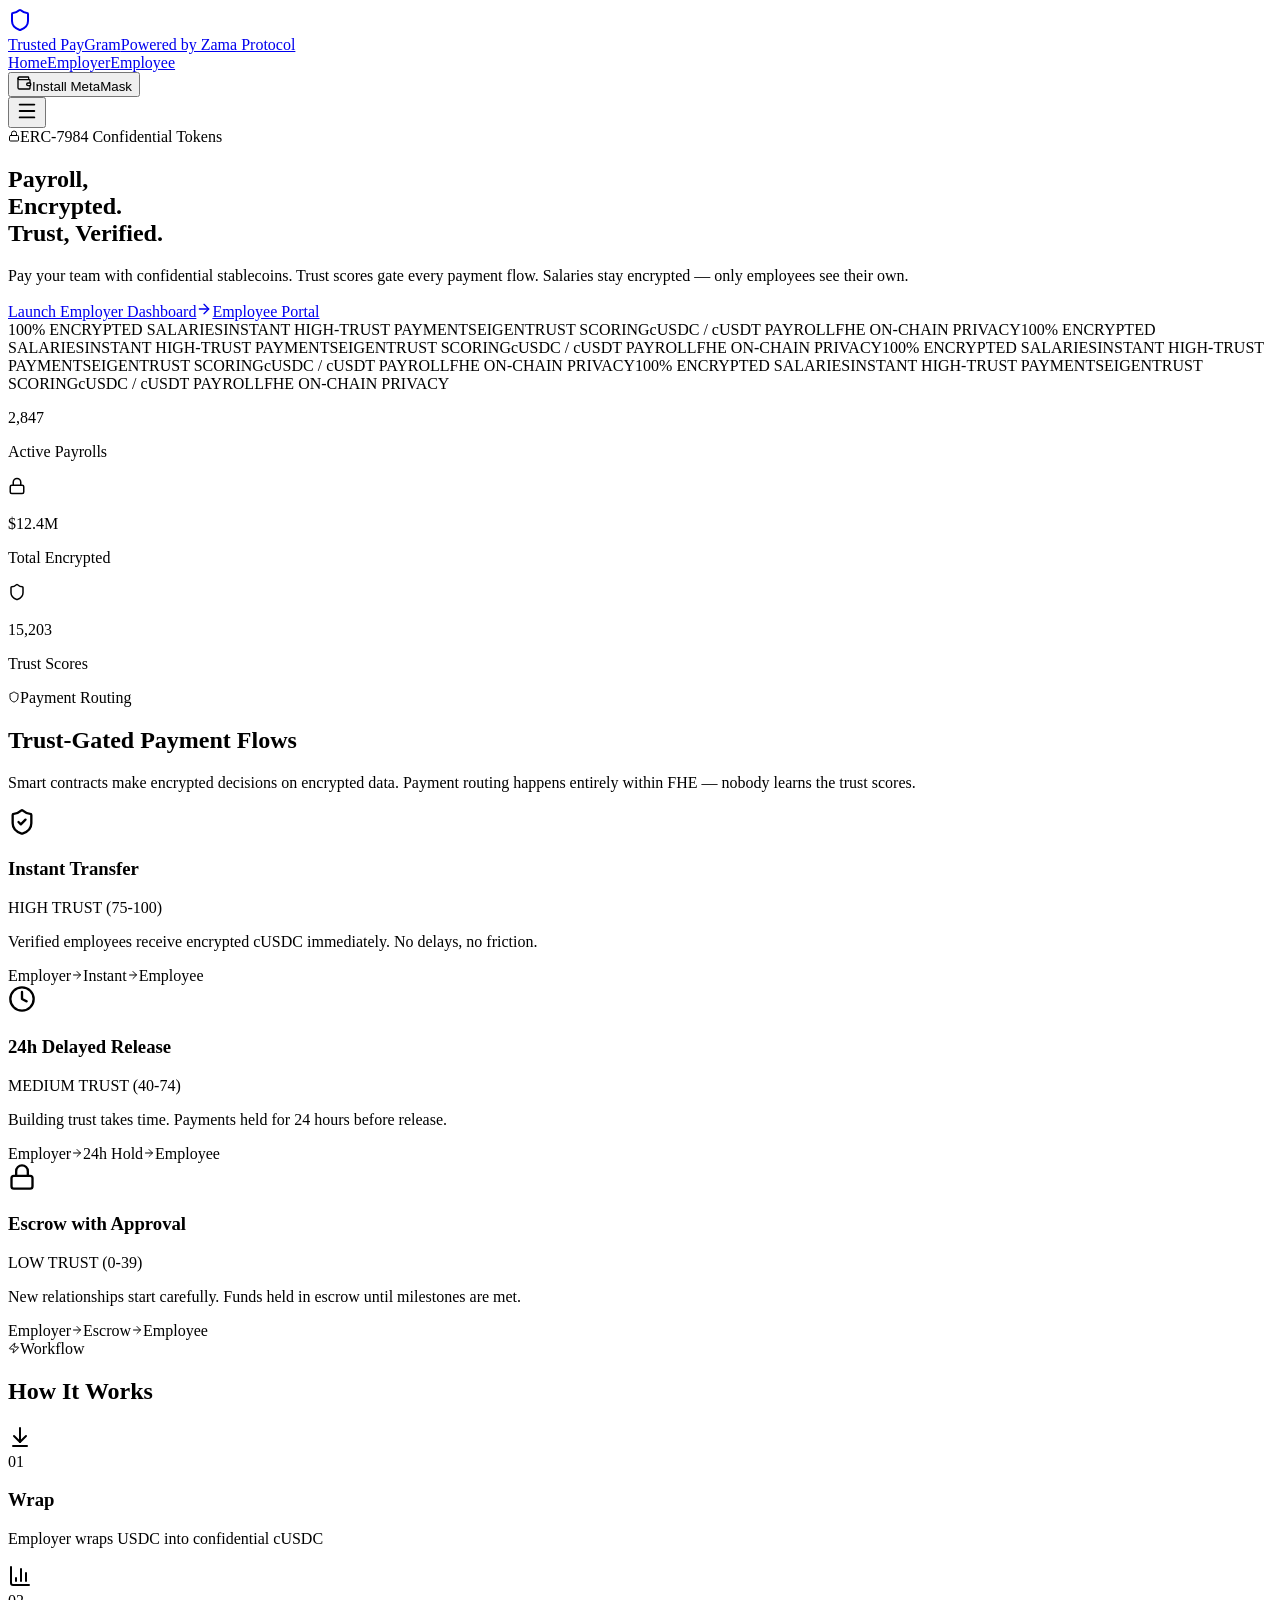
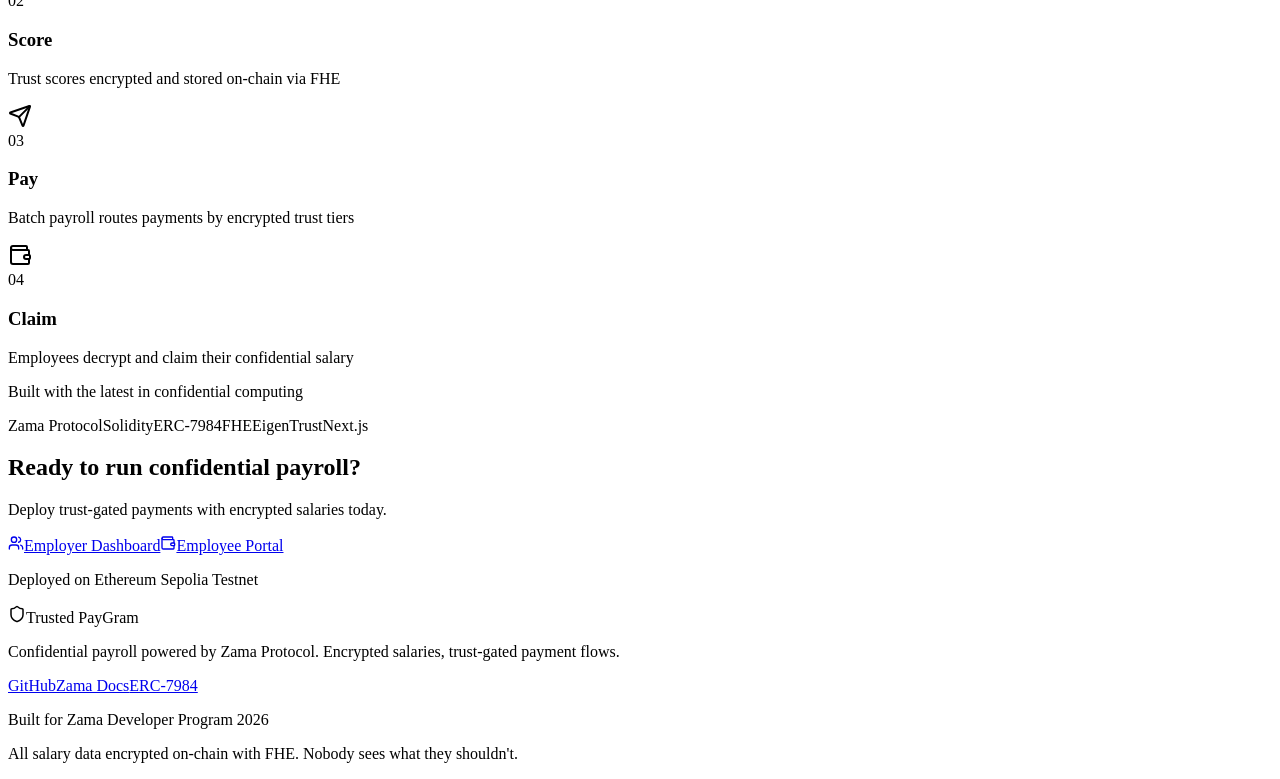
==== frontend/.next/server/app/index.html @ 5e756fe1 "feat: plaintext trust tier display and contract upgrade" ====
<!DOCTYPE html><html lang="en" class="__variable_37ef13 __variable_154f82 __variable_6d24ac"><head><meta charSet="utf-8"/><meta name="viewport" content="width=device-width, initial-scale=1"/><link rel="stylesheet" href="/_next/static/css/9f494b7a1682a3f2.css" data-precedence="next"/><link rel="preload" as="script" fetchPriority="low" href="/_next/static/chunks/webpack-3024bd38b01b03bd.js"/><script src="/_next/static/chunks/fd9d1056-b9b281d6c2728617.js" async=""></script><script src="/_next/static/chunks/117-48a2f1a945f634b1.js" async=""></script><script src="/_next/static/chunks/main-app-bf0496cb8c775556.js" async=""></script><script src="/_next/static/chunks/598-3f960936d96f4559.js" async=""></script><script src="/_next/static/chunks/app/page-cce313a6eec0b99a.js" async=""></script><script src="/_next/static/chunks/543-262f74180fcce4cf.js" async=""></script><script src="/_next/static/chunks/684-938313903425e395.js" async=""></script><script src="/_next/static/chunks/app/layout-7a5e8a3c4c52c84d.js" async=""></script><meta name="theme-color" content="#0a0a0f"/><title>Trusted PayGram — Confidential Trust-Gated Payroll</title><meta name="description" content="Pay your team with encrypted stablecoins. Trust scores gate every payment flow. Built on Zama Protocol with ERC-7984."/><meta property="og:title" content="Trusted PayGram — Confidential Trust-Gated Payroll"/><meta property="og:description" content="Pay your team with encrypted stablecoins. Trust scores gate every payment flow. Built on Zama Protocol with ERC-7984."/><meta property="og:url" content="https://trusted-paygram.vercel.app"/><meta property="og:site_name" content="Trusted PayGram"/><meta property="og:image" content="http://localhost:3000/og-image.png"/><meta property="og:image:width" content="1200"/><meta property="og:image:height" content="630"/><meta property="og:image:alt" content="Trusted PayGram — Confidential Trust-Gated Payroll on Zama FHEVM"/><meta property="og:type" content="website"/><meta name="twitter:card" content="summary_large_image"/><meta name="twitter:title" content="Trusted PayGram — Confidential Trust-Gated Payroll"/><meta name="twitter:description" content="Pay your team with encrypted stablecoins. Trust scores gate every payment flow. Built on Zama Protocol with ERC-7984."/><meta name="twitter:image" content="http://localhost:3000/og-image.png"/><link rel="icon" href="/favicon.svg" type="image/svg+xml"/><link rel="icon" href="/favicon.ico" sizes="32x32"/><link rel="apple-touch-icon" href="/apple-touch-icon.png"/><script src="/_next/static/chunks/polyfills-42372ed130431b0a.js" noModule=""></script></head><body class="__className_37ef13"><div class="flex flex-col min-h-screen"><nav class="glass-nav sticky top-0 z-50"><div class="max-w-7xl mx-auto px-4 sm:px-6 lg:px-8"><div class="flex items-center justify-between h-16"><a class="flex items-center gap-2.5 shrink-0 group" href="/"><div class="relative"><svg xmlns="http://www.w3.org/2000/svg" width="24" height="24" viewBox="0 0 24 24" fill="none" stroke="currentColor" stroke-width="2" stroke-linecap="round" stroke-linejoin="round" class="lucide lucide-shield text-primary transition-colors group-hover:text-primary-hover" aria-hidden="true"><path d="M20 13c0 5-3.5 7.5-7.66 8.95a1 1 0 0 1-.67-.01C7.5 20.5 4 18 4 13V6a1 1 0 0 1 1-1c2 0 4.5-1.2 6.24-2.72a1.17 1.17 0 0 1 1.52 0C14.51 3.81 17 5 19 5a1 1 0 0 1 1 1z"></path></svg><div class="absolute inset-0 bg-primary/20 blur-lg rounded-full opacity-0 group-hover:opacity-100 transition-opacity"></div></div><div class="flex flex-col"><span class="text-base font-heading font-bold text-text leading-tight">Trusted PayGram</span><span class="text-[9px] text-text-muted leading-tight tracking-wider uppercase">Powered by Zama Protocol</span></div></a><div class="hidden md:flex items-center gap-1"><a class="relative px-4 py-2 text-sm font-medium rounded-lg transition-all duration-200 text-text" href="/">Home<span class="absolute bottom-0 left-1/2 -translate-x-1/2 w-6 h-0.5 bg-primary rounded-full"></span></a><a class="relative px-4 py-2 text-sm font-medium rounded-lg transition-all duration-200 text-text-muted hover:text-text-secondary" href="/employer">Employer</a><a class="relative px-4 py-2 text-sm font-medium rounded-lg transition-all duration-200 text-text-muted hover:text-text-secondary" href="/employee">Employee</a></div><div class="flex items-center gap-3"><div class="hidden md:block"><button type="button" class="inline-flex items-center gap-2 px-4 py-2 rounded-xl text-sm font-semibold bg-primary text-black hover:bg-primary-hover active:scale-[0.98] transition-all duration-200 shadow-lg shadow-primary/20"><svg xmlns="http://www.w3.org/2000/svg" width="16" height="16" viewBox="0 0 24 24" fill="none" stroke="currentColor" stroke-width="2" stroke-linecap="round" stroke-linejoin="round" class="lucide lucide-wallet" aria-hidden="true"><path d="M19 7V4a1 1 0 0 0-1-1H5a2 2 0 0 0 0 4h15a1 1 0 0 1 1 1v4h-3a2 2 0 0 0 0 4h3a1 1 0 0 0 1-1v-2a1 1 0 0 0-1-1"></path><path d="M3 5v14a2 2 0 0 0 2 2h15a1 1 0 0 0 1-1v-4"></path></svg>Install MetaMask</button></div><button type="button" class="md:hidden p-2 rounded-lg text-text-muted hover:text-text hover:bg-white/5 transition-colors" aria-label="Toggle menu"><svg xmlns="http://www.w3.org/2000/svg" width="22" height="22" viewBox="0 0 24 24" fill="none" stroke="currentColor" stroke-width="2" stroke-linecap="round" stroke-linejoin="round" class="lucide lucide-menu" aria-hidden="true"><path d="M4 5h16"></path><path d="M4 12h16"></path><path d="M4 19h16"></path></svg></button></div></div></div></nav><main class="flex-1"><div class="relative overflow-hidden"><section class="relative min-h-[90vh] flex flex-col items-center justify-center px-4 sm:px-6 lg:px-8 gradient-mesh dot-pattern"><div class="max-w-5xl mx-auto text-center relative z-10"><div class="inline-flex items-center gap-2 px-4 py-1.5 rounded-full glass-card-static text-xs font-medium text-primary mb-8 animate-fade-in"><svg xmlns="http://www.w3.org/2000/svg" width="12" height="12" viewBox="0 0 24 24" fill="none" stroke="currentColor" stroke-width="2" stroke-linecap="round" stroke-linejoin="round" class="lucide lucide-lock" aria-hidden="true"><rect width="18" height="11" x="3" y="11" rx="2" ry="2"></rect><path d="M7 11V7a5 5 0 0 1 10 0v4"></path></svg>ERC-7984 Confidential Tokens</div><h1 class="font-heading font-extrabold tracking-tight leading-[1.1] animate-fade-in text-4xl sm:text-5xl md:text-6xl lg:text-7xl xl:text-8xl"><span class="text-text">Payroll,</span><br/><span class="text-primary">Encrypted.</span><br class="sm:hidden"/><span class="text-text"> Trust, </span><span class="text-secondary">Verified.</span></h1><p class="mt-6 max-w-2xl mx-auto text-base sm:text-lg text-text-secondary leading-relaxed opacity-0 animate-slide-up" style="animation-delay:0.2s">Pay your team with confidential stablecoins. Trust scores gate every payment flow. Salaries stay encrypted — only employees see their own.</p><div class="mt-10 flex flex-col sm:flex-row items-center justify-center gap-4 opacity-0 animate-slide-up" style="animation-delay:0.4s"><a class="inline-flex items-center gap-2 px-7 py-3.5 rounded-xl text-sm font-semibold bg-primary text-black hover:bg-primary-hover active:scale-[0.98] transition-all duration-200 shadow-lg shadow-primary/20" href="/employer">Launch Employer Dashboard<svg xmlns="http://www.w3.org/2000/svg" width="16" height="16" viewBox="0 0 24 24" fill="none" stroke="currentColor" stroke-width="2" stroke-linecap="round" stroke-linejoin="round" class="lucide lucide-arrow-right" aria-hidden="true"><path d="M5 12h14"></path><path d="m12 5 7 7-7 7"></path></svg></a><a class="inline-flex items-center gap-2 px-7 py-3.5 rounded-xl text-sm font-medium glass-card-static text-text hover:border-white/[0.12] transition-all duration-200" href="/employee">Employee Portal</a></div></div><div class="w-full max-w-5xl mx-auto"><div class="w-full overflow-hidden glass-card-static py-3 my-12"><div class="flex gap-8 animate-marquee" style="--duration:25s"><span class="flex items-center gap-2 text-xs font-mono font-medium text-text-muted whitespace-nowrap tracking-widest uppercase"><span class="h-1 w-1 rounded-full bg-primary"></span>100% ENCRYPTED SALARIES</span><span class="flex items-center gap-2 text-xs font-mono font-medium text-text-muted whitespace-nowrap tracking-widest uppercase"><span class="h-1 w-1 rounded-full bg-primary"></span>INSTANT HIGH-TRUST PAYMENTS</span><span class="flex items-center gap-2 text-xs font-mono font-medium text-text-muted whitespace-nowrap tracking-widest uppercase"><span class="h-1 w-1 rounded-full bg-primary"></span>EIGENTRUST SCORING</span><span class="flex items-center gap-2 text-xs font-mono font-medium text-text-muted whitespace-nowrap tracking-widest uppercase"><span class="h-1 w-1 rounded-full bg-primary"></span>cUSDC / cUSDT PAYROLL</span><span class="flex items-center gap-2 text-xs font-mono font-medium text-text-muted whitespace-nowrap tracking-widest uppercase"><span class="h-1 w-1 rounded-full bg-primary"></span>FHE ON-CHAIN PRIVACY</span><span class="flex items-center gap-2 text-xs font-mono font-medium text-text-muted whitespace-nowrap tracking-widest uppercase"><span class="h-1 w-1 rounded-full bg-primary"></span>100% ENCRYPTED SALARIES</span><span class="flex items-center gap-2 text-xs font-mono font-medium text-text-muted whitespace-nowrap tracking-widest uppercase"><span class="h-1 w-1 rounded-full bg-primary"></span>INSTANT HIGH-TRUST PAYMENTS</span><span class="flex items-center gap-2 text-xs font-mono font-medium text-text-muted whitespace-nowrap tracking-widest uppercase"><span class="h-1 w-1 rounded-full bg-primary"></span>EIGENTRUST SCORING</span><span class="flex items-center gap-2 text-xs font-mono font-medium text-text-muted whitespace-nowrap tracking-widest uppercase"><span class="h-1 w-1 rounded-full bg-primary"></span>cUSDC / cUSDT PAYROLL</span><span class="flex items-center gap-2 text-xs font-mono font-medium text-text-muted whitespace-nowrap tracking-widest uppercase"><span class="h-1 w-1 rounded-full bg-primary"></span>FHE ON-CHAIN PRIVACY</span><span class="flex items-center gap-2 text-xs font-mono font-medium text-text-muted whitespace-nowrap tracking-widest uppercase"><span class="h-1 w-1 rounded-full bg-primary"></span>100% ENCRYPTED SALARIES</span><span class="flex items-center gap-2 text-xs font-mono font-medium text-text-muted whitespace-nowrap tracking-widest uppercase"><span class="h-1 w-1 rounded-full bg-primary"></span>INSTANT HIGH-TRUST PAYMENTS</span><span class="flex items-center gap-2 text-xs font-mono font-medium text-text-muted whitespace-nowrap tracking-widest uppercase"><span class="h-1 w-1 rounded-full bg-primary"></span>EIGENTRUST SCORING</span><span class="flex items-center gap-2 text-xs font-mono font-medium text-text-muted whitespace-nowrap tracking-widest uppercase"><span class="h-1 w-1 rounded-full bg-primary"></span>cUSDC / cUSDT PAYROLL</span><span class="flex items-center gap-2 text-xs font-mono font-medium text-text-muted whitespace-nowrap tracking-widest uppercase"><span class="h-1 w-1 rounded-full bg-primary"></span>FHE ON-CHAIN PRIVACY</span><span class="flex items-center gap-2 text-xs font-mono font-medium text-text-muted whitespace-nowrap tracking-widest uppercase"><span class="h-1 w-1 rounded-full bg-primary"></span>100% ENCRYPTED SALARIES</span><span class="flex items-center gap-2 text-xs font-mono font-medium text-text-muted whitespace-nowrap tracking-widest uppercase"><span class="h-1 w-1 rounded-full bg-primary"></span>INSTANT HIGH-TRUST PAYMENTS</span><span class="flex items-center gap-2 text-xs font-mono font-medium text-text-muted whitespace-nowrap tracking-widest uppercase"><span class="h-1 w-1 rounded-full bg-primary"></span>EIGENTRUST SCORING</span><span class="flex items-center gap-2 text-xs font-mono font-medium text-text-muted whitespace-nowrap tracking-widest uppercase"><span class="h-1 w-1 rounded-full bg-primary"></span>cUSDC / cUSDT PAYROLL</span><span class="flex items-center gap-2 text-xs font-mono font-medium text-text-muted whitespace-nowrap tracking-widest uppercase"><span class="h-1 w-1 rounded-full bg-primary"></span>FHE ON-CHAIN PRIVACY</span></div></div></div><div class="w-full max-w-4xl mx-auto grid grid-cols-1 sm:grid-cols-3 gap-4 pb-12"><div class="glass-card px-5 py-4 opacity-0 animate-slide-up" style="animation-delay:0.6s"><div class="flex items-center gap-3"><div class="text-primary"><span class="relative inline-flex h-2 w-2"><span class="absolute inline-flex h-full w-full rounded-full opacity-75 animate-ping bg-primary"></span><span class="relative inline-flex rounded-full h-2 w-2 bg-primary"></span></span></div><div><p class="text-lg font-heading font-bold text-text">2,847</p><p class="text-[11px] text-text-muted">Active Payrolls</p></div></div></div><div class="glass-card px-5 py-4 opacity-0 animate-slide-up" style="animation-delay:0.7s"><div class="flex items-center gap-3"><div class="text-primary"><svg xmlns="http://www.w3.org/2000/svg" width="18" height="18" viewBox="0 0 24 24" fill="none" stroke="currentColor" stroke-width="2" stroke-linecap="round" stroke-linejoin="round" class="lucide lucide-lock" aria-hidden="true"><rect width="18" height="11" x="3" y="11" rx="2" ry="2"></rect><path d="M7 11V7a5 5 0 0 1 10 0v4"></path></svg></div><div><p class="text-lg font-heading font-bold text-text">$12.4M</p><p class="text-[11px] text-text-muted">Total Encrypted</p></div></div></div><div class="glass-card px-5 py-4 opacity-0 animate-slide-up" style="animation-delay:0.8s"><div class="flex items-center gap-3"><div class="text-primary"><svg xmlns="http://www.w3.org/2000/svg" width="18" height="18" viewBox="0 0 24 24" fill="none" stroke="currentColor" stroke-width="2" stroke-linecap="round" stroke-linejoin="round" class="lucide lucide-shield" aria-hidden="true"><path d="M20 13c0 5-3.5 7.5-7.66 8.95a1 1 0 0 1-.67-.01C7.5 20.5 4 18 4 13V6a1 1 0 0 1 1-1c2 0 4.5-1.2 6.24-2.72a1.17 1.17 0 0 1 1.52 0C14.51 3.81 17 5 19 5a1 1 0 0 1 1 1z"></path></svg></div><div><p class="text-lg font-heading font-bold text-text">15,203</p><p class="text-[11px] text-text-muted">Trust Scores</p></div></div></div></div></section><section class="py-24 px-4 sm:px-6 lg:px-8 relative"><div class="max-w-6xl mx-auto"><div class="text-center mb-14"><span class="inline-flex items-center gap-1 rounded-full border font-medium bg-primary-muted text-primary border-primary/20 px-2.5 py-0.5 text-xs mb-4"><svg xmlns="http://www.w3.org/2000/svg" width="12" height="12" viewBox="0 0 24 24" fill="none" stroke="currentColor" stroke-width="2" stroke-linecap="round" stroke-linejoin="round" class="lucide lucide-shield" aria-hidden="true"><path d="M20 13c0 5-3.5 7.5-7.66 8.95a1 1 0 0 1-.67-.01C7.5 20.5 4 18 4 13V6a1 1 0 0 1 1-1c2 0 4.5-1.2 6.24-2.72a1.17 1.17 0 0 1 1.52 0C14.51 3.81 17 5 19 5a1 1 0 0 1 1 1z"></path></svg>Payment Routing</span><h2 class="text-3xl sm:text-4xl font-heading font-bold text-text">Trust-Gated Payment Flows</h2><p class="mt-3 text-sm text-text-secondary max-w-lg mx-auto">Smart contracts make encrypted decisions on encrypted data. Payment routing happens entirely within FHE — nobody learns the trust scores.</p></div><div class="grid md:grid-cols-3 gap-6"><div class="glass-card p-6 opacity-0 animate-slide-up glow-green" style="animation-delay:0.1s"><div class="inline-flex p-3 rounded-xl mb-4 bg-primary-muted"><svg xmlns="http://www.w3.org/2000/svg" width="28" height="28" viewBox="0 0 24 24" fill="none" stroke="currentColor" stroke-width="2" stroke-linecap="round" stroke-linejoin="round" class="lucide lucide-shield-check text-primary" aria-hidden="true"><path d="M20 13c0 5-3.5 7.5-7.66 8.95a1 1 0 0 1-.67-.01C7.5 20.5 4 18 4 13V6a1 1 0 0 1 1-1c2 0 4.5-1.2 6.24-2.72a1.17 1.17 0 0 1 1.52 0C14.51 3.81 17 5 19 5a1 1 0 0 1 1 1z"></path><path d="m9 12 2 2 4-4"></path></svg></div><h3 class="text-lg font-heading font-bold text-text mb-1">Instant Transfer</h3><p class="text-xs font-mono font-medium mb-3 text-primary">HIGH TRUST (75-100)</p><p class="text-sm text-text-secondary leading-relaxed mb-4">Verified employees receive encrypted cUSDC immediately. No delays, no friction.</p><div class="flex items-center gap-2 text-xs text-text-muted"><span class="px-2 py-0.5 rounded bg-white/[0.03] border border-white/[0.06]">Employer</span><svg xmlns="http://www.w3.org/2000/svg" width="12" height="12" viewBox="0 0 24 24" fill="none" stroke="currentColor" stroke-width="2" stroke-linecap="round" stroke-linejoin="round" class="lucide lucide-arrow-right text-primary" aria-hidden="true"><path d="M5 12h14"></path><path d="m12 5 7 7-7 7"></path></svg><span class="px-2 py-0.5 rounded border bg-primary-muted border-primary/20 text-primary">Instant</span><svg xmlns="http://www.w3.org/2000/svg" width="12" height="12" viewBox="0 0 24 24" fill="none" stroke="currentColor" stroke-width="2" stroke-linecap="round" stroke-linejoin="round" class="lucide lucide-arrow-right text-primary" aria-hidden="true"><path d="M5 12h14"></path><path d="m12 5 7 7-7 7"></path></svg><span class="px-2 py-0.5 rounded bg-white/[0.03] border border-white/[0.06]">Employee</span></div></div><div class="glass-card p-6 opacity-0 animate-slide-up glow-yellow" style="animation-delay:0.2s"><div class="inline-flex p-3 rounded-xl mb-4 bg-warning-muted"><svg xmlns="http://www.w3.org/2000/svg" width="28" height="28" viewBox="0 0 24 24" fill="none" stroke="currentColor" stroke-width="2" stroke-linecap="round" stroke-linejoin="round" class="lucide lucide-clock text-warning" aria-hidden="true"><circle cx="12" cy="12" r="10"></circle><path d="M12 6v6l4 2"></path></svg></div><h3 class="text-lg font-heading font-bold text-text mb-1">24h Delayed Release</h3><p class="text-xs font-mono font-medium mb-3 text-warning">MEDIUM TRUST (40-74)</p><p class="text-sm text-text-secondary leading-relaxed mb-4">Building trust takes time. Payments held for 24 hours before release.</p><div class="flex items-center gap-2 text-xs text-text-muted"><span class="px-2 py-0.5 rounded bg-white/[0.03] border border-white/[0.06]">Employer</span><svg xmlns="http://www.w3.org/2000/svg" width="12" height="12" viewBox="0 0 24 24" fill="none" stroke="currentColor" stroke-width="2" stroke-linecap="round" stroke-linejoin="round" class="lucide lucide-arrow-right text-warning" aria-hidden="true"><path d="M5 12h14"></path><path d="m12 5 7 7-7 7"></path></svg><span class="px-2 py-0.5 rounded border bg-warning-muted border-warning/20 text-warning">24h Hold</span><svg xmlns="http://www.w3.org/2000/svg" width="12" height="12" viewBox="0 0 24 24" fill="none" stroke="currentColor" stroke-width="2" stroke-linecap="round" stroke-linejoin="round" class="lucide lucide-arrow-right text-warning" aria-hidden="true"><path d="M5 12h14"></path><path d="m12 5 7 7-7 7"></path></svg><span class="px-2 py-0.5 rounded bg-white/[0.03] border border-white/[0.06]">Employee</span></div></div><div class="glass-card p-6 opacity-0 animate-slide-up glow-red" style="animation-delay:0.3s"><div class="inline-flex p-3 rounded-xl mb-4 bg-danger-muted"><svg xmlns="http://www.w3.org/2000/svg" width="28" height="28" viewBox="0 0 24 24" fill="none" stroke="currentColor" stroke-width="2" stroke-linecap="round" stroke-linejoin="round" class="lucide lucide-lock text-danger" aria-hidden="true"><rect width="18" height="11" x="3" y="11" rx="2" ry="2"></rect><path d="M7 11V7a5 5 0 0 1 10 0v4"></path></svg></div><h3 class="text-lg font-heading font-bold text-text mb-1">Escrow with Approval</h3><p class="text-xs font-mono font-medium mb-3 text-danger">LOW TRUST (0-39)</p><p class="text-sm text-text-secondary leading-relaxed mb-4">New relationships start carefully. Funds held in escrow until milestones are met.</p><div class="flex items-center gap-2 text-xs text-text-muted"><span class="px-2 py-0.5 rounded bg-white/[0.03] border border-white/[0.06]">Employer</span><svg xmlns="http://www.w3.org/2000/svg" width="12" height="12" viewBox="0 0 24 24" fill="none" stroke="currentColor" stroke-width="2" stroke-linecap="round" stroke-linejoin="round" class="lucide lucide-arrow-right text-danger" aria-hidden="true"><path d="M5 12h14"></path><path d="m12 5 7 7-7 7"></path></svg><span class="px-2 py-0.5 rounded border bg-danger-muted border-danger/20 text-danger">Escrow</span><svg xmlns="http://www.w3.org/2000/svg" width="12" height="12" viewBox="0 0 24 24" fill="none" stroke="currentColor" stroke-width="2" stroke-linecap="round" stroke-linejoin="round" class="lucide lucide-arrow-right text-danger" aria-hidden="true"><path d="M5 12h14"></path><path d="m12 5 7 7-7 7"></path></svg><span class="px-2 py-0.5 rounded bg-white/[0.03] border border-white/[0.06]">Employee</span></div></div></div></div></section><section class="py-24 px-4 sm:px-6 lg:px-8 dot-pattern"><div class="max-w-4xl mx-auto"><div class="text-center mb-14"><span class="inline-flex items-center gap-1 rounded-full border font-medium bg-secondary-muted text-secondary border-secondary/20 px-2.5 py-0.5 text-xs mb-4"><svg xmlns="http://www.w3.org/2000/svg" width="12" height="12" viewBox="0 0 24 24" fill="none" stroke="currentColor" stroke-width="2" stroke-linecap="round" stroke-linejoin="round" class="lucide lucide-zap" aria-hidden="true"><path d="M4 14a1 1 0 0 1-.78-1.63l9.9-10.2a.5.5 0 0 1 .86.46l-1.92 6.02A1 1 0 0 0 13 10h7a1 1 0 0 1 .78 1.63l-9.9 10.2a.5.5 0 0 1-.86-.46l1.92-6.02A1 1 0 0 0 11 14z"></path></svg>Workflow</span><h2 class="text-3xl sm:text-4xl font-heading font-bold text-text">How It Works</h2></div><div class="grid grid-cols-2 md:grid-cols-4 gap-8"><div class="relative flex flex-col items-center text-center"><div class="hidden md:block absolute top-8 left-[calc(50%+40px)] w-[calc(100%-80px)] h-px bg-gradient-to-r from-primary/30 to-secondary/30"></div><div class="relative mb-4"><div class="w-16 h-16 rounded-2xl glass-card-static flex items-center justify-center"><svg xmlns="http://www.w3.org/2000/svg" width="24" height="24" viewBox="0 0 24 24" fill="none" stroke="currentColor" stroke-width="2" stroke-linecap="round" stroke-linejoin="round" class="lucide lucide-arrow-down-to-line text-primary" aria-hidden="true"><path d="M12 17V3"></path><path d="m6 11 6 6 6-6"></path><path d="M19 21H5"></path></svg></div><span class="absolute -top-2 -right-2 w-6 h-6 rounded-full bg-surface border border-primary/30 flex items-center justify-center text-[10px] font-mono font-bold text-primary">01</span></div><h3 class="text-sm font-heading font-bold text-text mb-1.5">Wrap</h3><p class="text-xs text-text-secondary leading-relaxed max-w-[200px]">Employer wraps USDC into confidential cUSDC</p></div><div class="relative flex flex-col items-center text-center"><div class="hidden md:block absolute top-8 left-[calc(50%+40px)] w-[calc(100%-80px)] h-px bg-gradient-to-r from-primary/30 to-secondary/30"></div><div class="relative mb-4"><div class="w-16 h-16 rounded-2xl glass-card-static flex items-center justify-center"><svg xmlns="http://www.w3.org/2000/svg" width="24" height="24" viewBox="0 0 24 24" fill="none" stroke="currentColor" stroke-width="2" stroke-linecap="round" stroke-linejoin="round" class="lucide lucide-chart-column text-primary" aria-hidden="true"><path d="M3 3v16a2 2 0 0 0 2 2h16"></path><path d="M18 17V9"></path><path d="M13 17V5"></path><path d="M8 17v-3"></path></svg></div><span class="absolute -top-2 -right-2 w-6 h-6 rounded-full bg-surface border border-primary/30 flex items-center justify-center text-[10px] font-mono font-bold text-primary">02</span></div><h3 class="text-sm font-heading font-bold text-text mb-1.5">Score</h3><p class="text-xs text-text-secondary leading-relaxed max-w-[200px]">Trust scores encrypted and stored on-chain via FHE</p></div><div class="relative flex flex-col items-center text-center"><div class="hidden md:block absolute top-8 left-[calc(50%+40px)] w-[calc(100%-80px)] h-px bg-gradient-to-r from-primary/30 to-secondary/30"></div><div class="relative mb-4"><div class="w-16 h-16 rounded-2xl glass-card-static flex items-center justify-center"><svg xmlns="http://www.w3.org/2000/svg" width="24" height="24" viewBox="0 0 24 24" fill="none" stroke="currentColor" stroke-width="2" stroke-linecap="round" stroke-linejoin="round" class="lucide lucide-send text-primary" aria-hidden="true"><path d="M14.536 21.686a.5.5 0 0 0 .937-.024l6.5-19a.496.496 0 0 0-.635-.635l-19 6.5a.5.5 0 0 0-.024.937l7.93 3.18a2 2 0 0 1 1.112 1.11z"></path><path d="m21.854 2.147-10.94 10.939"></path></svg></div><span class="absolute -top-2 -right-2 w-6 h-6 rounded-full bg-surface border border-primary/30 flex items-center justify-center text-[10px] font-mono font-bold text-primary">03</span></div><h3 class="text-sm font-heading font-bold text-text mb-1.5">Pay</h3><p class="text-xs text-text-secondary leading-relaxed max-w-[200px]">Batch payroll routes payments by encrypted trust tiers</p></div><div class="relative flex flex-col items-center text-center"><div class="relative mb-4"><div class="w-16 h-16 rounded-2xl glass-card-static flex items-center justify-center"><svg xmlns="http://www.w3.org/2000/svg" width="24" height="24" viewBox="0 0 24 24" fill="none" stroke="currentColor" stroke-width="2" stroke-linecap="round" stroke-linejoin="round" class="lucide lucide-wallet text-primary" aria-hidden="true"><path d="M19 7V4a1 1 0 0 0-1-1H5a2 2 0 0 0 0 4h15a1 1 0 0 1 1 1v4h-3a2 2 0 0 0 0 4h3a1 1 0 0 0 1-1v-2a1 1 0 0 0-1-1"></path><path d="M3 5v14a2 2 0 0 0 2 2h15a1 1 0 0 0 1-1v-4"></path></svg></div><span class="absolute -top-2 -right-2 w-6 h-6 rounded-full bg-surface border border-primary/30 flex items-center justify-center text-[10px] font-mono font-bold text-primary">04</span></div><h3 class="text-sm font-heading font-bold text-text mb-1.5">Claim</h3><p class="text-xs text-text-secondary leading-relaxed max-w-[200px]">Employees decrypt and claim their confidential salary</p></div></div></div></section><section class="py-16 px-4 sm:px-6 lg:px-8"><div class="max-w-3xl mx-auto text-center"><p class="text-xs text-text-muted uppercase tracking-widest mb-6">Built with the latest in confidential computing</p><div class="flex flex-wrap items-center justify-center gap-3"><span class="px-4 py-2 rounded-full glass-card-static text-xs font-medium text-text-secondary hover:text-text hover:border-white/[0.12] transition-all duration-200 cursor-default">Zama Protocol</span><span class="px-4 py-2 rounded-full glass-card-static text-xs font-medium text-text-secondary hover:text-text hover:border-white/[0.12] transition-all duration-200 cursor-default">Solidity</span><span class="px-4 py-2 rounded-full glass-card-static text-xs font-medium text-text-secondary hover:text-text hover:border-white/[0.12] transition-all duration-200 cursor-default">ERC-7984</span><span class="px-4 py-2 rounded-full glass-card-static text-xs font-medium text-text-secondary hover:text-text hover:border-white/[0.12] transition-all duration-200 cursor-default">FHE</span><span class="px-4 py-2 rounded-full glass-card-static text-xs font-medium text-text-secondary hover:text-text hover:border-white/[0.12] transition-all duration-200 cursor-default">EigenTrust</span><span class="px-4 py-2 rounded-full glass-card-static text-xs font-medium text-text-secondary hover:text-text hover:border-white/[0.12] transition-all duration-200 cursor-default">Next.js</span></div></div></section><section class="py-24 px-4 sm:px-6 lg:px-8"><div class="max-w-2xl mx-auto"><div class="glass-card glow-green p-10 text-center"><h2 class="text-2xl sm:text-3xl font-heading font-bold text-text mb-3">Ready to run confidential payroll?</h2><p class="text-sm text-text-secondary mb-8">Deploy trust-gated payments with encrypted salaries today.</p><div class="flex flex-col sm:flex-row items-center justify-center gap-4"><a class="inline-flex items-center gap-2 px-6 py-3 rounded-xl text-sm font-semibold bg-primary text-black hover:bg-primary-hover active:scale-[0.98] transition-all duration-200 shadow-lg shadow-primary/20" href="/employer"><svg xmlns="http://www.w3.org/2000/svg" width="16" height="16" viewBox="0 0 24 24" fill="none" stroke="currentColor" stroke-width="2" stroke-linecap="round" stroke-linejoin="round" class="lucide lucide-users" aria-hidden="true"><path d="M16 21v-2a4 4 0 0 0-4-4H6a4 4 0 0 0-4 4v2"></path><path d="M16 3.128a4 4 0 0 1 0 7.744"></path><path d="M22 21v-2a4 4 0 0 0-3-3.87"></path><circle cx="9" cy="7" r="4"></circle></svg>Employer Dashboard</a><a class="inline-flex items-center gap-2 px-6 py-3 rounded-xl text-sm font-medium bg-white/[0.05] border border-white/[0.08] text-text hover:border-white/[0.15] transition-all duration-200" href="/employee"><svg xmlns="http://www.w3.org/2000/svg" width="16" height="16" viewBox="0 0 24 24" fill="none" stroke="currentColor" stroke-width="2" stroke-linecap="round" stroke-linejoin="round" class="lucide lucide-wallet" aria-hidden="true"><path d="M19 7V4a1 1 0 0 0-1-1H5a2 2 0 0 0 0 4h15a1 1 0 0 1 1 1v4h-3a2 2 0 0 0 0 4h3a1 1 0 0 0 1-1v-2a1 1 0 0 0-1-1"></path><path d="M3 5v14a2 2 0 0 0 2 2h15a1 1 0 0 0 1-1v-4"></path></svg>Employee Portal</a></div><p class="mt-6 text-xs text-text-muted">Deployed on Ethereum Sepolia Testnet</p></div></div></section></div></main><footer class="relative dot-pattern"><div class="h-px bg-gradient-to-r from-transparent via-primary/30 to-transparent"></div><div class="max-w-7xl mx-auto px-4 sm:px-6 lg:px-8 py-10"><div class="grid grid-cols-1 md:grid-cols-3 gap-8 items-start"><div class="space-y-2"><div class="flex items-center gap-2"><svg xmlns="http://www.w3.org/2000/svg" width="18" height="18" viewBox="0 0 24 24" fill="none" stroke="currentColor" stroke-width="2" stroke-linecap="round" stroke-linejoin="round" class="lucide lucide-shield text-primary" aria-hidden="true"><path d="M20 13c0 5-3.5 7.5-7.66 8.95a1 1 0 0 1-.67-.01C7.5 20.5 4 18 4 13V6a1 1 0 0 1 1-1c2 0 4.5-1.2 6.24-2.72a1.17 1.17 0 0 1 1.52 0C14.51 3.81 17 5 19 5a1 1 0 0 1 1 1z"></path></svg><span class="font-heading font-bold text-text">Trusted PayGram</span></div><p class="text-xs text-text-muted leading-relaxed max-w-xs">Confidential payroll powered by Zama Protocol. Encrypted salaries, trust-gated payment flows.</p></div><div class="flex items-center justify-start md:justify-center gap-6"><a href="https://github.com" target="_blank" rel="noopener noreferrer" class="text-sm text-text-muted hover:text-text transition-colors">GitHub</a><a href="https://docs.zama.ai/fhevm" target="_blank" rel="noopener noreferrer" class="text-sm text-text-muted hover:text-text transition-colors">Zama Docs</a><a href="https://eips.ethereum.org/EIPS/eip-7984" target="_blank" rel="noopener noreferrer" class="text-sm text-text-muted hover:text-text transition-colors">ERC-7984</a></div><div class="text-left md:text-right"><p class="text-xs text-text-muted">Built for Zama Developer Program 2026</p></div></div><div class="mt-8 pt-6 border-t border-white/[0.04]"><p class="text-center text-[11px] text-text-muted">All salary data encrypted on-chain with FHE. Nobody sees what they shouldn&#x27;t.</p></div></div></footer></div><script src="/_next/static/chunks/webpack-3024bd38b01b03bd.js" async=""></script><script>(self.__next_f=self.__next_f||[]).push([0]);self.__next_f.push([2,null])</script><script>self.__next_f.push([1,"1:HL[\"/_next/static/css/9f494b7a1682a3f2.css\",\"style\"]\n"])</script><script>self.__next_f.push([1,"2:I[2846,[],\"\"]\n4:I[9107,[],\"ClientPageRoot\"]\n5:I[4016,[\"598\",\"static/chunks/598-3f960936d96f4559.js\",\"931\",\"static/chunks/app/page-cce313a6eec0b99a.js\"],\"default\",1]\n6:I[3478,[\"598\",\"static/chunks/598-3f960936d96f4559.js\",\"543\",\"static/chunks/543-262f74180fcce4cf.js\",\"684\",\"static/chunks/684-938313903425e395.js\",\"185\",\"static/chunks/app/layout-7a5e8a3c4c52c84d.js\"],\"Web3Provider\"]\n7:I[4308,[\"598\",\"static/chunks/598-3f960936d96f4559.js\",\"543\",\"static/chunks/543-262f74180fcce4cf.js\",\"684\",\"static/chunks/684-938313903425e395.js\",\"185\",\"static/chunks/app/layout-7a5e8a3c4c52c84d.js\"],\"default\"]\n8:I[4707,[],\"\"]\n9:I[6423,[],\"\"]\nb:I[1060,[],\"\"]\nc:[]\n"])</script><script>self.__next_f.push([1,"0:[\"$\",\"$L2\",null,{\"buildId\":\"_Fw-3cd2JGjOew0PUAkHX\",\"assetPrefix\":\"\",\"urlParts\":[\"\",\"\"],\"initialTree\":[\"\",{\"children\":[\"__PAGE__\",{}]},\"$undefined\",\"$undefined\",true],\"initialSeedData\":[\"\",{\"children\":[\"__PAGE__\",{},[[\"$L3\",[\"$\",\"$L4\",null,{\"props\":{\"params\":{},\"searchParams\":{}},\"Component\":\"$5\"}],null],null],null]},[[[[\"$\",\"link\",\"0\",{\"rel\":\"stylesheet\",\"href\":\"/_next/static/css/9f494b7a1682a3f2.css\",\"precedence\":\"next\",\"crossOrigin\":\"$undefined\"}]],[\"$\",\"html\",null,{\"lang\":\"en\",\"className\":\"__variable_37ef13 __variable_154f82 __variable_6d24ac\",\"children\":[\"$\",\"body\",null,{\"className\":\"__className_37ef13\",\"children\":[\"$\",\"$L6\",null,{\"children\":[\"$\",\"div\",null,{\"className\":\"flex flex-col min-h-screen\",\"children\":[[\"$\",\"$L7\",null,{}],[\"$\",\"main\",null,{\"className\":\"flex-1\",\"children\":[\"$\",\"$L8\",null,{\"parallelRouterKey\":\"children\",\"segmentPath\":[\"children\"],\"error\":\"$undefined\",\"errorStyles\":\"$undefined\",\"errorScripts\":\"$undefined\",\"template\":[\"$\",\"$L9\",null,{}],\"templateStyles\":\"$undefined\",\"templateScripts\":\"$undefined\",\"notFound\":[[\"$\",\"title\",null,{\"children\":\"404: This page could not be found.\"}],[\"$\",\"div\",null,{\"style\":{\"fontFamily\":\"system-ui,\\\"Segoe UI\\\",Roboto,Helvetica,Arial,sans-serif,\\\"Apple Color Emoji\\\",\\\"Segoe UI Emoji\\\"\",\"height\":\"100vh\",\"textAlign\":\"center\",\"display\":\"flex\",\"flexDirection\":\"column\",\"alignItems\":\"center\",\"justifyContent\":\"center\"},\"children\":[\"$\",\"div\",null,{\"children\":[[\"$\",\"style\",null,{\"dangerouslySetInnerHTML\":{\"__html\":\"body{color:#000;background:#fff;margin:0}.next-error-h1{border-right:1px solid rgba(0,0,0,.3)}@media (prefers-color-scheme:dark){body{color:#fff;background:#000}.next-error-h1{border-right:1px solid rgba(255,255,255,.3)}}\"}}],[\"$\",\"h1\",null,{\"className\":\"next-error-h1\",\"style\":{\"display\":\"inline-block\",\"margin\":\"0 20px 0 0\",\"padding\":\"0 23px 0 0\",\"fontSize\":24,\"fontWeight\":500,\"verticalAlign\":\"top\",\"lineHeight\":\"49px\"},\"children\":\"404\"}],[\"$\",\"div\",null,{\"style\":{\"display\":\"inline-block\"},\"children\":[\"$\",\"h2\",null,{\"style\":{\"fontSize\":14,\"fontWeight\":400,\"lineHeight\":\"49px\",\"margin\":0},\"children\":\"This page could not be found.\"}]}]]}]}]],\"notFoundStyles\":[]}]}],[\"$\",\"footer\",null,{\"className\":\"relative dot-pattern\",\"children\":[[\"$\",\"div\",null,{\"className\":\"h-px bg-gradient-to-r from-transparent via-primary/30 to-transparent\"}],[\"$\",\"div\",null,{\"className\":\"max-w-7xl mx-auto px-4 sm:px-6 lg:px-8 py-10\",\"children\":[[\"$\",\"div\",null,{\"className\":\"grid grid-cols-1 md:grid-cols-3 gap-8 items-start\",\"children\":[[\"$\",\"div\",null,{\"className\":\"space-y-2\",\"children\":[[\"$\",\"div\",null,{\"className\":\"flex items-center gap-2\",\"children\":[[\"$\",\"svg\",null,{\"xmlns\":\"http://www.w3.org/2000/svg\",\"width\":18,\"height\":18,\"viewBox\":\"0 0 24 24\",\"fill\":\"none\",\"stroke\":\"currentColor\",\"strokeWidth\":2,\"strokeLinecap\":\"round\",\"strokeLinejoin\":\"round\",\"className\":\"lucide lucide-shield text-primary\",\"aria-hidden\":\"true\",\"children\":[[\"$\",\"path\",\"oel41y\",{\"d\":\"M20 13c0 5-3.5 7.5-7.66 8.95a1 1 0 0 1-.67-.01C7.5 20.5 4 18 4 13V6a1 1 0 0 1 1-1c2 0 4.5-1.2 6.24-2.72a1.17 1.17 0 0 1 1.52 0C14.51 3.81 17 5 19 5a1 1 0 0 1 1 1z\"}],\"$undefined\"]}],[\"$\",\"span\",null,{\"className\":\"font-heading font-bold text-text\",\"children\":\"Trusted PayGram\"}]]}],[\"$\",\"p\",null,{\"className\":\"text-xs text-text-muted leading-relaxed max-w-xs\",\"children\":\"Confidential payroll powered by Zama Protocol. Encrypted salaries, trust-gated payment flows.\"}]]}],[\"$\",\"div\",null,{\"className\":\"flex items-center justify-start md:justify-center gap-6\",\"children\":[[\"$\",\"a\",null,{\"href\":\"https://github.com\",\"target\":\"_blank\",\"rel\":\"noopener noreferrer\",\"className\":\"text-sm text-text-muted hover:text-text transition-colors\",\"children\":\"GitHub\"}],[\"$\",\"a\",null,{\"href\":\"https://docs.zama.ai/fhevm\",\"target\":\"_blank\",\"rel\":\"noopener noreferrer\",\"className\":\"text-sm text-text-muted hover:text-text transition-colors\",\"children\":\"Zama Docs\"}],[\"$\",\"a\",null,{\"href\":\"https://eips.ethereum.org/EIPS/eip-7984\",\"target\":\"_blank\",\"rel\":\"noopener noreferrer\",\"className\":\"text-sm text-text-muted hover:text-text transition-colors\",\"children\":\"ERC-7984\"}]]}],[\"$\",\"div\",null,{\"className\":\"text-left md:text-right\",\"children\":[\"$\",\"p\",null,{\"className\":\"text-xs text-text-muted\",\"children\":\"Built for Zama Developer Program 2026\"}]}]]}],[\"$\",\"div\",null,{\"className\":\"mt-8 pt-6 border-t border-white/[0.04]\",\"children\":[\"$\",\"p\",null,{\"className\":\"text-center text-[11px] text-text-muted\",\"children\":\"All salary data encrypted on-chain with FHE. Nobody sees what they shouldn't.\"}]}]]}]]}]]}]}]}]}]],null],null],\"couldBeIntercepted\":false,\"initialHead\":[null,\"$La\"],\"globalErrorComponent\":\"$b\",\"missingSlots\":\"$Wc\"}]\n"])</script><script>self.__next_f.push([1,"a:[[\"$\",\"meta\",\"0\",{\"name\":\"viewport\",\"content\":\"width=device-width, initial-scale=1\"}],[\"$\",\"meta\",\"1\",{\"name\":\"theme-color\",\"content\":\"#0a0a0f\"}],[\"$\",\"meta\",\"2\",{\"charSet\":\"utf-8\"}],[\"$\",\"title\",\"3\",{\"children\":\"Trusted PayGram — Confidential Trust-Gated Payroll\"}],[\"$\",\"meta\",\"4\",{\"name\":\"description\",\"content\":\"Pay your team with encrypted stablecoins. Trust scores gate every payment flow. Built on Zama Protocol with ERC-7984.\"}],[\"$\",\"meta\",\"5\",{\"property\":\"og:title\",\"content\":\"Trusted PayGram — Confidential Trust-Gated Payroll\"}],[\"$\",\"meta\",\"6\",{\"property\":\"og:description\",\"content\":\"Pay your team with encrypted stablecoins. Trust scores gate every payment flow. Built on Zama Protocol with ERC-7984.\"}],[\"$\",\"meta\",\"7\",{\"property\":\"og:url\",\"content\":\"https://trusted-paygram.vercel.app\"}],[\"$\",\"meta\",\"8\",{\"property\":\"og:site_name\",\"content\":\"Trusted PayGram\"}],[\"$\",\"meta\",\"9\",{\"property\":\"og:image\",\"content\":\"http://localhost:3000/og-image.png\"}],[\"$\",\"meta\",\"10\",{\"property\":\"og:image:width\",\"content\":\"1200\"}],[\"$\",\"meta\",\"11\",{\"property\":\"og:image:height\",\"content\":\"630\"}],[\"$\",\"meta\",\"12\",{\"property\":\"og:image:alt\",\"content\":\"Trusted PayGram — Confidential Trust-Gated Payroll on Zama FHEVM\"}],[\"$\",\"meta\",\"13\",{\"property\":\"og:type\",\"content\":\"website\"}],[\"$\",\"meta\",\"14\",{\"name\":\"twitter:card\",\"content\":\"summary_large_image\"}],[\"$\",\"meta\",\"15\",{\"name\":\"twitter:title\",\"content\":\"Trusted PayGram — Confidential Trust-Gated Payroll\"}],[\"$\",\"meta\",\"16\",{\"name\":\"twitter:description\",\"content\":\"Pay your team with encrypted stablecoins. Trust scores gate every payment flow. Built on Zama Protocol with ERC-7984.\"}],[\"$\",\"meta\",\"17\",{\"name\":\"twitter:image\",\"content\":\"http://localhost:3000/og-image.png\"}],[\"$\",\"link\",\"18\",{\"rel\":\"icon\",\"href\":\"/favicon.svg\",\"type\":\"image/svg+xml\"}],[\"$\",\"link\",\"19\",{\"rel\":\"icon\",\"href\":\"/favicon.ico\",\"sizes\":\"32x32\"}],[\"$\",\"link\",\"20\",{\"rel\":\"apple-touch-icon\",\"href\":\"/apple-touch-icon.png\"}]]\n3:null\n"])</script></body></html>
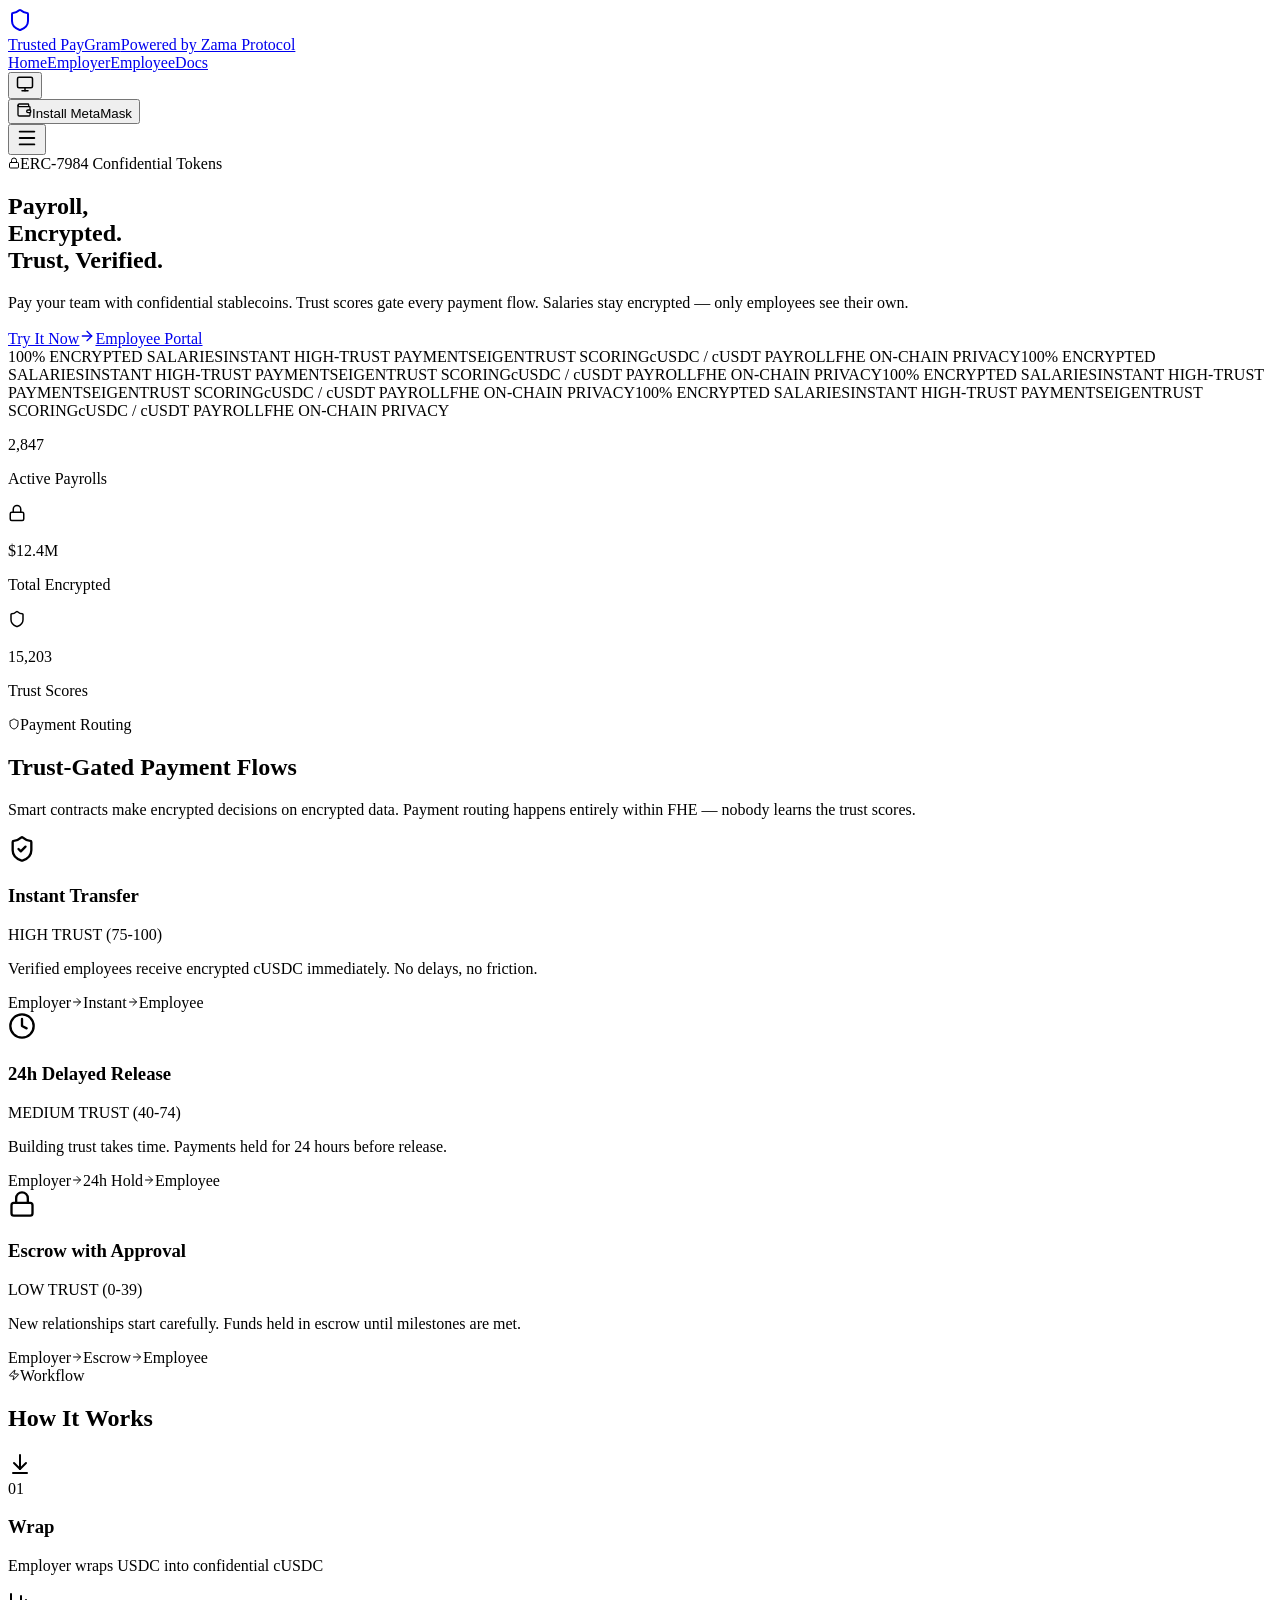
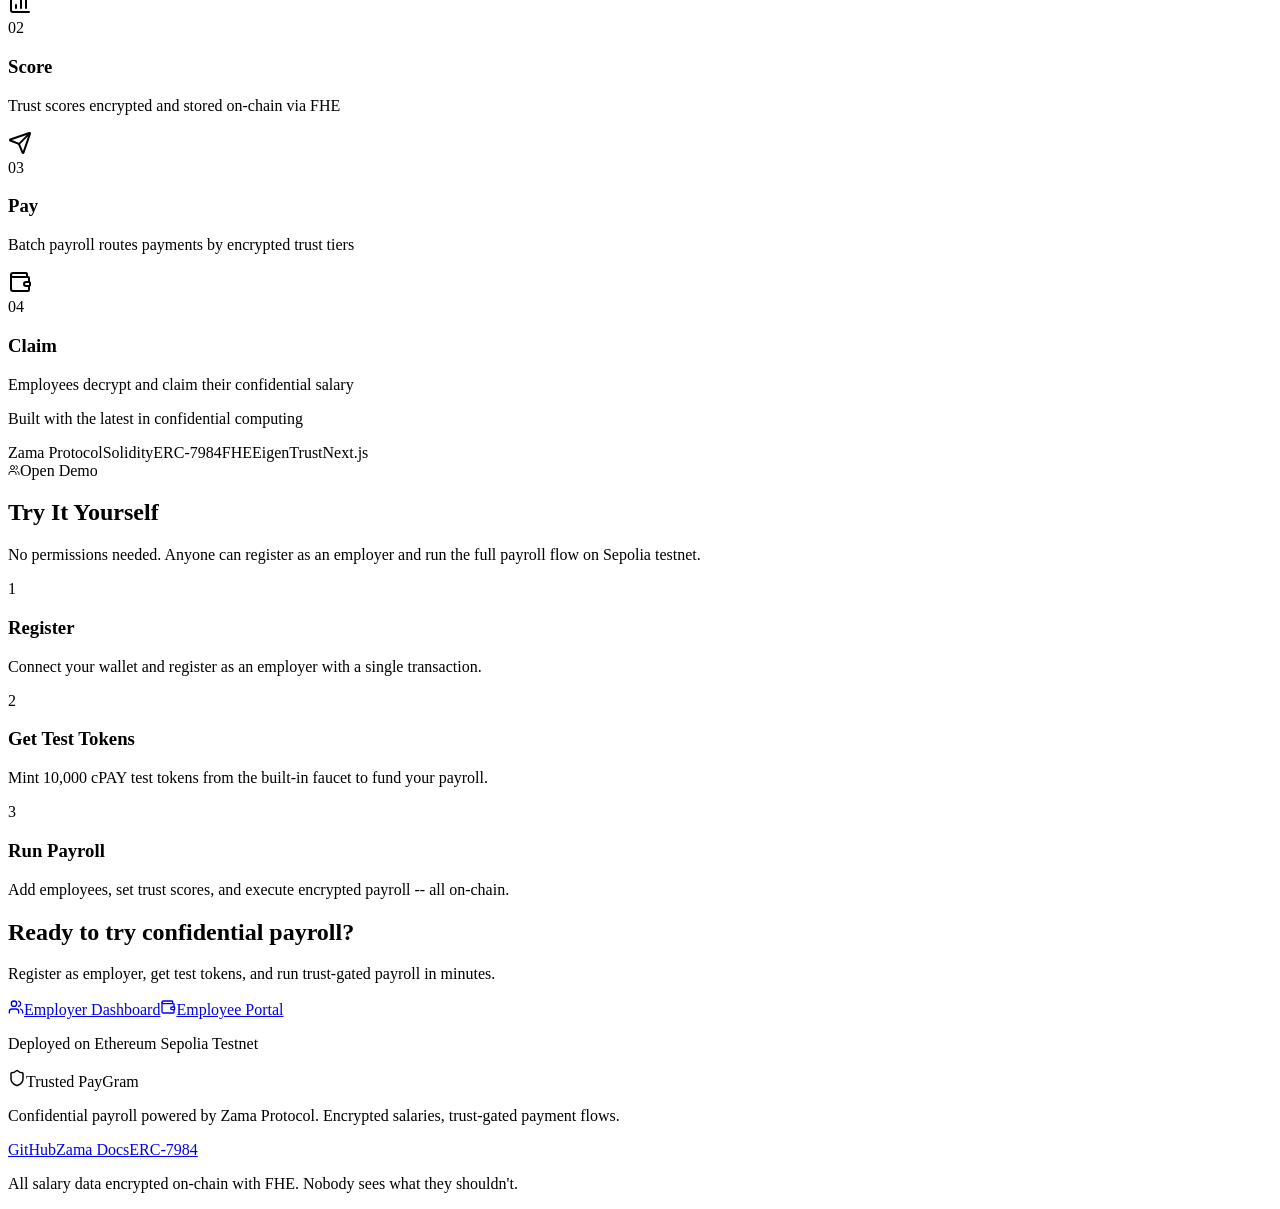
==== commit 94d2d1e5: "multi-employer support" ====
--- a/frontend/.next/server/app/index.html
+++ b/frontend/.next/server/app/index.html
@@ -1 +1 @@
-<!DOCTYPE html><html lang="en" class="__variable_37ef13 __variable_154f82 __variable_6d24ac"><head><meta charSet="utf-8"/><meta name="viewport" content="width=device-width, initial-scale=1"/><link rel="stylesheet" href="/_next/static/css/9f494b7a1682a3f2.css" data-precedence="next"/><link rel="preload" as="script" fetchPriority="low" href="/_next/static/chunks/webpack-3024bd38b01b03bd.js"/><script src="/_next/static/chunks/fd9d1056-b9b281d6c2728617.js" async=""></script><script src="/_next/static/chunks/117-48a2f1a945f634b1.js" async=""></script><script src="/_next/static/chunks/main-app-bf0496cb8c775556.js" async=""></script><script src="/_next/static/chunks/598-3f960936d96f4559.js" async=""></script><script src="/_next/static/chunks/app/page-cce313a6eec0b99a.js" async=""></script><script src="/_next/static/chunks/543-262f74180fcce4cf.js" async=""></script><script src="/_next/static/chunks/684-938313903425e395.js" async=""></script><script src="/_next/static/chunks/app/layout-7a5e8a3c4c52c84d.js" async=""></script><meta name="theme-color" content="#0a0a0f"/><title>Trusted PayGram — Confidential Trust-Gated Payroll</title><meta name="description" content="Pay your team with encrypted stablecoins. Trust scores gate every payment flow. Built on Zama Protocol with ERC-7984."/><meta property="og:title" content="Trusted PayGram — Confidential Trust-Gated Payroll"/><meta property="og:description" content="Pay your team with encrypted stablecoins. Trust scores gate every payment flow. Built on Zama Protocol with ERC-7984."/><meta property="og:url" content="https://trusted-paygram.vercel.app"/><meta property="og:site_name" content="Trusted PayGram"/><meta property="og:image" content="http://localhost:3000/og-image.png"/><meta property="og:image:width" content="1200"/><meta property="og:image:height" content="630"/><meta property="og:image:alt" content="Trusted PayGram — Confidential Trust-Gated Payroll on Zama FHEVM"/><meta property="og:type" content="website"/><meta name="twitter:card" content="summary_large_image"/><meta name="twitter:title" content="Trusted PayGram — Confidential Trust-Gated Payroll"/><meta name="twitter:description" content="Pay your team with encrypted stablecoins. Trust scores gate every payment flow. Built on Zama Protocol with ERC-7984."/><meta name="twitter:image" content="http://localhost:3000/og-image.png"/><link rel="icon" href="/favicon.svg" type="image/svg+xml"/><link rel="icon" href="/favicon.ico" sizes="32x32"/><link rel="apple-touch-icon" href="/apple-touch-icon.png"/><script src="/_next/static/chunks/polyfills-42372ed130431b0a.js" noModule=""></script></head><body class="__className_37ef13"><div class="flex flex-col min-h-screen"><nav class="glass-nav sticky top-0 z-50"><div class="max-w-7xl mx-auto px-4 sm:px-6 lg:px-8"><div class="flex items-center justify-between h-16"><a class="flex items-center gap-2.5 shrink-0 group" href="/"><div class="relative"><svg xmlns="http://www.w3.org/2000/svg" width="24" height="24" viewBox="0 0 24 24" fill="none" stroke="currentColor" stroke-width="2" stroke-linecap="round" stroke-linejoin="round" class="lucide lucide-shield text-primary transition-colors group-hover:text-primary-hover" aria-hidden="true"><path d="M20 13c0 5-3.5 7.5-7.66 8.95a1 1 0 0 1-.67-.01C7.5 20.5 4 18 4 13V6a1 1 0 0 1 1-1c2 0 4.5-1.2 6.24-2.72a1.17 1.17 0 0 1 1.52 0C14.51 3.81 17 5 19 5a1 1 0 0 1 1 1z"></path></svg><div class="absolute inset-0 bg-primary/20 blur-lg rounded-full opacity-0 group-hover:opacity-100 transition-opacity"></div></div><div class="flex flex-col"><span class="text-base font-heading font-bold text-text leading-tight">Trusted PayGram</span><span class="text-[9px] text-text-muted leading-tight tracking-wider uppercase">Powered by Zama Protocol</span></div></a><div class="hidden md:flex items-center gap-1"><a class="relative px-4 py-2 text-sm font-medium rounded-lg transition-all duration-200 text-text" href="/">Home<span class="absolute bottom-0 left-1/2 -translate-x-1/2 w-6 h-0.5 bg-primary rounded-full"></span></a><a class="relative px-4 py-2 text-sm font-medium rounded-lg transition-all duration-200 text-text-muted hover:text-text-secondary" href="/employer">Employer</a><a class="relative px-4 py-2 text-sm font-medium rounded-lg transition-all duration-200 text-text-muted hover:text-text-secondary" href="/employee">Employee</a></div><div class="flex items-center gap-3"><div class="hidden md:block"><button type="button" class="inline-flex items-center gap-2 px-4 py-2 rounded-xl text-sm font-semibold bg-primary text-black hover:bg-primary-hover active:scale-[0.98] transition-all duration-200 shadow-lg shadow-primary/20"><svg xmlns="http://www.w3.org/2000/svg" width="16" height="16" viewBox="0 0 24 24" fill="none" stroke="currentColor" stroke-width="2" stroke-linecap="round" stroke-linejoin="round" class="lucide lucide-wallet" aria-hidden="true"><path d="M19 7V4a1 1 0 0 0-1-1H5a2 2 0 0 0 0 4h15a1 1 0 0 1 1 1v4h-3a2 2 0 0 0 0 4h3a1 1 0 0 0 1-1v-2a1 1 0 0 0-1-1"></path><path d="M3 5v14a2 2 0 0 0 2 2h15a1 1 0 0 0 1-1v-4"></path></svg>Install MetaMask</button></div><button type="button" class="md:hidden p-2 rounded-lg text-text-muted hover:text-text hover:bg-white/5 transition-colors" aria-label="Toggle menu"><svg xmlns="http://www.w3.org/2000/svg" width="22" height="22" viewBox="0 0 24 24" fill="none" stroke="currentColor" stroke-width="2" stroke-linecap="round" stroke-linejoin="round" class="lucide lucide-menu" aria-hidden="true"><path d="M4 5h16"></path><path d="M4 12h16"></path><path d="M4 19h16"></path></svg></button></div></div></div></nav><main class="flex-1"><div class="relative overflow-hidden"><section class="relative min-h-[90vh] flex flex-col items-center justify-center px-4 sm:px-6 lg:px-8 gradient-mesh dot-pattern"><div class="max-w-5xl mx-auto text-center relative z-10"><div class="inline-flex items-center gap-2 px-4 py-1.5 rounded-full glass-card-static text-xs font-medium text-primary mb-8 animate-fade-in"><svg xmlns="http://www.w3.org/2000/svg" width="12" height="12" viewBox="0 0 24 24" fill="none" stroke="currentColor" stroke-width="2" stroke-linecap="round" stroke-linejoin="round" class="lucide lucide-lock" aria-hidden="true"><rect width="18" height="11" x="3" y="11" rx="2" ry="2"></rect><path d="M7 11V7a5 5 0 0 1 10 0v4"></path></svg>ERC-7984 Confidential Tokens</div><h1 class="font-heading font-extrabold tracking-tight leading-[1.1] animate-fade-in text-4xl sm:text-5xl md:text-6xl lg:text-7xl xl:text-8xl"><span class="text-text">Payroll,</span><br/><span class="text-primary">Encrypted.</span><br class="sm:hidden"/><span class="text-text"> Trust, </span><span class="text-secondary">Verified.</span></h1><p class="mt-6 max-w-2xl mx-auto text-base sm:text-lg text-text-secondary leading-relaxed opacity-0 animate-slide-up" style="animation-delay:0.2s">Pay your team with confidential stablecoins. Trust scores gate every payment flow. Salaries stay encrypted — only employees see their own.</p><div class="mt-10 flex flex-col sm:flex-row items-center justify-center gap-4 opacity-0 animate-slide-up" style="animation-delay:0.4s"><a class="inline-flex items-center gap-2 px-7 py-3.5 rounded-xl text-sm font-semibold bg-primary text-black hover:bg-primary-hover active:scale-[0.98] transition-all duration-200 shadow-lg shadow-primary/20" href="/employer">Launch Employer Dashboard<svg xmlns="http://www.w3.org/2000/svg" width="16" height="16" viewBox="0 0 24 24" fill="none" stroke="currentColor" stroke-width="2" stroke-linecap="round" stroke-linejoin="round" class="lucide lucide-arrow-right" aria-hidden="true"><path d="M5 12h14"></path><path d="m12 5 7 7-7 7"></path></svg></a><a class="inline-flex items-center gap-2 px-7 py-3.5 rounded-xl text-sm font-medium glass-card-static text-text hover:border-white/[0.12] transition-all duration-200" href="/employee">Employee Portal</a></div></div><div class="w-full max-w-5xl mx-auto"><div class="w-full overflow-hidden glass-card-static py-3 my-12"><div class="flex gap-8 animate-marquee" style="--duration:25s"><span class="flex items-center gap-2 text-xs font-mono font-medium text-text-muted whitespace-nowrap tracking-widest uppercase"><span class="h-1 w-1 rounded-full bg-primary"></span>100% ENCRYPTED SALARIES</span><span class="flex items-center gap-2 text-xs font-mono font-medium text-text-muted whitespace-nowrap tracking-widest uppercase"><span class="h-1 w-1 rounded-full bg-primary"></span>INSTANT HIGH-TRUST PAYMENTS</span><span class="flex items-center gap-2 text-xs font-mono font-medium text-text-muted whitespace-nowrap tracking-widest uppercase"><span class="h-1 w-1 rounded-full bg-primary"></span>EIGENTRUST SCORING</span><span class="flex items-center gap-2 text-xs font-mono font-medium text-text-muted whitespace-nowrap tracking-widest uppercase"><span class="h-1 w-1 rounded-full bg-primary"></span>cUSDC / cUSDT PAYROLL</span><span class="flex items-center gap-2 text-xs font-mono font-medium text-text-muted whitespace-nowrap tracking-widest uppercase"><span class="h-1 w-1 rounded-full bg-primary"></span>FHE ON-CHAIN PRIVACY</span><span class="flex items-center gap-2 text-xs font-mono font-medium text-text-muted whitespace-nowrap tracking-widest uppercase"><span class="h-1 w-1 rounded-full bg-primary"></span>100% ENCRYPTED SALARIES</span><span class="flex items-center gap-2 text-xs font-mono font-medium text-text-muted whitespace-nowrap tracking-widest uppercase"><span class="h-1 w-1 rounded-full bg-primary"></span>INSTANT HIGH-TRUST PAYMENTS</span><span class="flex items-center gap-2 text-xs font-mono font-medium text-text-muted whitespace-nowrap tracking-widest uppercase"><span class="h-1 w-1 rounded-full bg-primary"></span>EIGENTRUST SCORING</span><span class="flex items-center gap-2 text-xs font-mono font-medium text-text-muted whitespace-nowrap tracking-widest uppercase"><span class="h-1 w-1 rounded-full bg-primary"></span>cUSDC / cUSDT PAYROLL</span><span class="flex items-center gap-2 text-xs font-mono font-medium text-text-muted whitespace-nowrap tracking-widest uppercase"><span class="h-1 w-1 rounded-full bg-primary"></span>FHE ON-CHAIN PRIVACY</span><span class="flex items-center gap-2 text-xs font-mono font-medium text-text-muted whitespace-nowrap tracking-widest uppercase"><span class="h-1 w-1 rounded-full bg-primary"></span>100% ENCRYPTED SALARIES</span><span class="flex items-center gap-2 text-xs font-mono font-medium text-text-muted whitespace-nowrap tracking-widest uppercase"><span class="h-1 w-1 rounded-full bg-primary"></span>INSTANT HIGH-TRUST PAYMENTS</span><span class="flex items-center gap-2 text-xs font-mono font-medium text-text-muted whitespace-nowrap tracking-widest uppercase"><span class="h-1 w-1 rounded-full bg-primary"></span>EIGENTRUST SCORING</span><span class="flex items-center gap-2 text-xs font-mono font-medium text-text-muted whitespace-nowrap tracking-widest uppercase"><span class="h-1 w-1 rounded-full bg-primary"></span>cUSDC / cUSDT PAYROLL</span><span class="flex items-center gap-2 text-xs font-mono font-medium text-text-muted whitespace-nowrap tracking-widest uppercase"><span class="h-1 w-1 rounded-full bg-primary"></span>FHE ON-CHAIN PRIVACY</span><span class="flex items-center gap-2 text-xs font-mono font-medium text-text-muted whitespace-nowrap tracking-widest uppercase"><span class="h-1 w-1 rounded-full bg-primary"></span>100% ENCRYPTED SALARIES</span><span class="flex items-center gap-2 text-xs font-mono font-medium text-text-muted whitespace-nowrap tracking-widest uppercase"><span class="h-1 w-1 rounded-full bg-primary"></span>INSTANT HIGH-TRUST PAYMENTS</span><span class="flex items-center gap-2 text-xs font-mono font-medium text-text-muted whitespace-nowrap tracking-widest uppercase"><span class="h-1 w-1 rounded-full bg-primary"></span>EIGENTRUST SCORING</span><span class="flex items-center gap-2 text-xs font-mono font-medium text-text-muted whitespace-nowrap tracking-widest uppercase"><span class="h-1 w-1 rounded-full bg-primary"></span>cUSDC / cUSDT PAYROLL</span><span class="flex items-center gap-2 text-xs font-mono font-medium text-text-muted whitespace-nowrap tracking-widest uppercase"><span class="h-1 w-1 rounded-full bg-primary"></span>FHE ON-CHAIN PRIVACY</span></div></div></div><div class="w-full max-w-4xl mx-auto grid grid-cols-1 sm:grid-cols-3 gap-4 pb-12"><div class="glass-card px-5 py-4 opacity-0 animate-slide-up" style="animation-delay:0.6s"><div class="flex items-center gap-3"><div class="text-primary"><span class="relative inline-flex h-2 w-2"><span class="absolute inline-flex h-full w-full rounded-full opacity-75 animate-ping bg-primary"></span><span class="relative inline-flex rounded-full h-2 w-2 bg-primary"></span></span></div><div><p class="text-lg font-heading font-bold text-text">2,847</p><p class="text-[11px] text-text-muted">Active Payrolls</p></div></div></div><div class="glass-card px-5 py-4 opacity-0 animate-slide-up" style="animation-delay:0.7s"><div class="flex items-center gap-3"><div class="text-primary"><svg xmlns="http://www.w3.org/2000/svg" width="18" height="18" viewBox="0 0 24 24" fill="none" stroke="currentColor" stroke-width="2" stroke-linecap="round" stroke-linejoin="round" class="lucide lucide-lock" aria-hidden="true"><rect width="18" height="11" x="3" y="11" rx="2" ry="2"></rect><path d="M7 11V7a5 5 0 0 1 10 0v4"></path></svg></div><div><p class="text-lg font-heading font-bold text-text">$12.4M</p><p class="text-[11px] text-text-muted">Total Encrypted</p></div></div></div><div class="glass-card px-5 py-4 opacity-0 animate-slide-up" style="animation-delay:0.8s"><div class="flex items-center gap-3"><div class="text-primary"><svg xmlns="http://www.w3.org/2000/svg" width="18" height="18" viewBox="0 0 24 24" fill="none" stroke="currentColor" stroke-width="2" stroke-linecap="round" stroke-linejoin="round" class="lucide lucide-shield" aria-hidden="true"><path d="M20 13c0 5-3.5 7.5-7.66 8.95a1 1 0 0 1-.67-.01C7.5 20.5 4 18 4 13V6a1 1 0 0 1 1-1c2 0 4.5-1.2 6.24-2.72a1.17 1.17 0 0 1 1.52 0C14.51 3.81 17 5 19 5a1 1 0 0 1 1 1z"></path></svg></div><div><p class="text-lg font-heading font-bold text-text">15,203</p><p class="text-[11px] text-text-muted">Trust Scores</p></div></div></div></div></section><section class="py-24 px-4 sm:px-6 lg:px-8 relative"><div class="max-w-6xl mx-auto"><div class="text-center mb-14"><span class="inline-flex items-center gap-1 rounded-full border font-medium bg-primary-muted text-primary border-primary/20 px-2.5 py-0.5 text-xs mb-4"><svg xmlns="http://www.w3.org/2000/svg" width="12" height="12" viewBox="0 0 24 24" fill="none" stroke="currentColor" stroke-width="2" stroke-linecap="round" stroke-linejoin="round" class="lucide lucide-shield" aria-hidden="true"><path d="M20 13c0 5-3.5 7.5-7.66 8.95a1 1 0 0 1-.67-.01C7.5 20.5 4 18 4 13V6a1 1 0 0 1 1-1c2 0 4.5-1.2 6.24-2.72a1.17 1.17 0 0 1 1.52 0C14.51 3.81 17 5 19 5a1 1 0 0 1 1 1z"></path></svg>Payment Routing</span><h2 class="text-3xl sm:text-4xl font-heading font-bold text-text">Trust-Gated Payment Flows</h2><p class="mt-3 text-sm text-text-secondary max-w-lg mx-auto">Smart contracts make encrypted decisions on encrypted data. Payment routing happens entirely within FHE — nobody learns the trust scores.</p></div><div class="grid md:grid-cols-3 gap-6"><div class="glass-card p-6 opacity-0 animate-slide-up glow-green" style="animation-delay:0.1s"><div class="inline-flex p-3 rounded-xl mb-4 bg-primary-muted"><svg xmlns="http://www.w3.org/2000/svg" width="28" height="28" viewBox="0 0 24 24" fill="none" stroke="currentColor" stroke-width="2" stroke-linecap="round" stroke-linejoin="round" class="lucide lucide-shield-check text-primary" aria-hidden="true"><path d="M20 13c0 5-3.5 7.5-7.66 8.95a1 1 0 0 1-.67-.01C7.5 20.5 4 18 4 13V6a1 1 0 0 1 1-1c2 0 4.5-1.2 6.24-2.72a1.17 1.17 0 0 1 1.52 0C14.51 3.81 17 5 19 5a1 1 0 0 1 1 1z"></path><path d="m9 12 2 2 4-4"></path></svg></div><h3 class="text-lg font-heading font-bold text-text mb-1">Instant Transfer</h3><p class="text-xs font-mono font-medium mb-3 text-primary">HIGH TRUST (75-100)</p><p class="text-sm text-text-secondary leading-relaxed mb-4">Verified employees receive encrypted cUSDC immediately. No delays, no friction.</p><div class="flex items-center gap-2 text-xs text-text-muted"><span class="px-2 py-0.5 rounded bg-white/[0.03] border border-white/[0.06]">Employer</span><svg xmlns="http://www.w3.org/2000/svg" width="12" height="12" viewBox="0 0 24 24" fill="none" stroke="currentColor" stroke-width="2" stroke-linecap="round" stroke-linejoin="round" class="lucide lucide-arrow-right text-primary" aria-hidden="true"><path d="M5 12h14"></path><path d="m12 5 7 7-7 7"></path></svg><span class="px-2 py-0.5 rounded border bg-primary-muted border-primary/20 text-primary">Instant</span><svg xmlns="http://www.w3.org/2000/svg" width="12" height="12" viewBox="0 0 24 24" fill="none" stroke="currentColor" stroke-width="2" stroke-linecap="round" stroke-linejoin="round" class="lucide lucide-arrow-right text-primary" aria-hidden="true"><path d="M5 12h14"></path><path d="m12 5 7 7-7 7"></path></svg><span class="px-2 py-0.5 rounded bg-white/[0.03] border border-white/[0.06]">Employee</span></div></div><div class="glass-card p-6 opacity-0 animate-slide-up glow-yellow" style="animation-delay:0.2s"><div class="inline-flex p-3 rounded-xl mb-4 bg-warning-muted"><svg xmlns="http://www.w3.org/2000/svg" width="28" height="28" viewBox="0 0 24 24" fill="none" stroke="currentColor" stroke-width="2" stroke-linecap="round" stroke-linejoin="round" class="lucide lucide-clock text-warning" aria-hidden="true"><circle cx="12" cy="12" r="10"></circle><path d="M12 6v6l4 2"></path></svg></div><h3 class="text-lg font-heading font-bold text-text mb-1">24h Delayed Release</h3><p class="text-xs font-mono font-medium mb-3 text-warning">MEDIUM TRUST (40-74)</p><p class="text-sm text-text-secondary leading-relaxed mb-4">Building trust takes time. Payments held for 24 hours before release.</p><div class="flex items-center gap-2 text-xs text-text-muted"><span class="px-2 py-0.5 rounded bg-white/[0.03] border border-white/[0.06]">Employer</span><svg xmlns="http://www.w3.org/2000/svg" width="12" height="12" viewBox="0 0 24 24" fill="none" stroke="currentColor" stroke-width="2" stroke-linecap="round" stroke-linejoin="round" class="lucide lucide-arrow-right text-warning" aria-hidden="true"><path d="M5 12h14"></path><path d="m12 5 7 7-7 7"></path></svg><span class="px-2 py-0.5 rounded border bg-warning-muted border-warning/20 text-warning">24h Hold</span><svg xmlns="http://www.w3.org/2000/svg" width="12" height="12" viewBox="0 0 24 24" fill="none" stroke="currentColor" stroke-width="2" stroke-linecap="round" stroke-linejoin="round" class="lucide lucide-arrow-right text-warning" aria-hidden="true"><path d="M5 12h14"></path><path d="m12 5 7 7-7 7"></path></svg><span class="px-2 py-0.5 rounded bg-white/[0.03] border border-white/[0.06]">Employee</span></div></div><div class="glass-card p-6 opacity-0 animate-slide-up glow-red" style="animation-delay:0.3s"><div class="inline-flex p-3 rounded-xl mb-4 bg-danger-muted"><svg xmlns="http://www.w3.org/2000/svg" width="28" height="28" viewBox="0 0 24 24" fill="none" stroke="currentColor" stroke-width="2" stroke-linecap="round" stroke-linejoin="round" class="lucide lucide-lock text-danger" aria-hidden="true"><rect width="18" height="11" x="3" y="11" rx="2" ry="2"></rect><path d="M7 11V7a5 5 0 0 1 10 0v4"></path></svg></div><h3 class="text-lg font-heading font-bold text-text mb-1">Escrow with Approval</h3><p class="text-xs font-mono font-medium mb-3 text-danger">LOW TRUST (0-39)</p><p class="text-sm text-text-secondary leading-relaxed mb-4">New relationships start carefully. Funds held in escrow until milestones are met.</p><div class="flex items-center gap-2 text-xs text-text-muted"><span class="px-2 py-0.5 rounded bg-white/[0.03] border border-white/[0.06]">Employer</span><svg xmlns="http://www.w3.org/2000/svg" width="12" height="12" viewBox="0 0 24 24" fill="none" stroke="currentColor" stroke-width="2" stroke-linecap="round" stroke-linejoin="round" class="lucide lucide-arrow-right text-danger" aria-hidden="true"><path d="M5 12h14"></path><path d="m12 5 7 7-7 7"></path></svg><span class="px-2 py-0.5 rounded border bg-danger-muted border-danger/20 text-danger">Escrow</span><svg xmlns="http://www.w3.org/2000/svg" width="12" height="12" viewBox="0 0 24 24" fill="none" stroke="currentColor" stroke-width="2" stroke-linecap="round" stroke-linejoin="round" class="lucide lucide-arrow-right text-danger" aria-hidden="true"><path d="M5 12h14"></path><path d="m12 5 7 7-7 7"></path></svg><span class="px-2 py-0.5 rounded bg-white/[0.03] border border-white/[0.06]">Employee</span></div></div></div></div></section><section class="py-24 px-4 sm:px-6 lg:px-8 dot-pattern"><div class="max-w-4xl mx-auto"><div class="text-center mb-14"><span class="inline-flex items-center gap-1 rounded-full border font-medium bg-secondary-muted text-secondary border-secondary/20 px-2.5 py-0.5 text-xs mb-4"><svg xmlns="http://www.w3.org/2000/svg" width="12" height="12" viewBox="0 0 24 24" fill="none" stroke="currentColor" stroke-width="2" stroke-linecap="round" stroke-linejoin="round" class="lucide lucide-zap" aria-hidden="true"><path d="M4 14a1 1 0 0 1-.78-1.63l9.9-10.2a.5.5 0 0 1 .86.46l-1.92 6.02A1 1 0 0 0 13 10h7a1 1 0 0 1 .78 1.63l-9.9 10.2a.5.5 0 0 1-.86-.46l1.92-6.02A1 1 0 0 0 11 14z"></path></svg>Workflow</span><h2 class="text-3xl sm:text-4xl font-heading font-bold text-text">How It Works</h2></div><div class="grid grid-cols-2 md:grid-cols-4 gap-8"><div class="relative flex flex-col items-center text-center"><div class="hidden md:block absolute top-8 left-[calc(50%+40px)] w-[calc(100%-80px)] h-px bg-gradient-to-r from-primary/30 to-secondary/30"></div><div class="relative mb-4"><div class="w-16 h-16 rounded-2xl glass-card-static flex items-center justify-center"><svg xmlns="http://www.w3.org/2000/svg" width="24" height="24" viewBox="0 0 24 24" fill="none" stroke="currentColor" stroke-width="2" stroke-linecap="round" stroke-linejoin="round" class="lucide lucide-arrow-down-to-line text-primary" aria-hidden="true"><path d="M12 17V3"></path><path d="m6 11 6 6 6-6"></path><path d="M19 21H5"></path></svg></div><span class="absolute -top-2 -right-2 w-6 h-6 rounded-full bg-surface border border-primary/30 flex items-center justify-center text-[10px] font-mono font-bold text-primary">01</span></div><h3 class="text-sm font-heading font-bold text-text mb-1.5">Wrap</h3><p class="text-xs text-text-secondary leading-relaxed max-w-[200px]">Employer wraps USDC into confidential cUSDC</p></div><div class="relative flex flex-col items-center text-center"><div class="hidden md:block absolute top-8 left-[calc(50%+40px)] w-[calc(100%-80px)] h-px bg-gradient-to-r from-primary/30 to-secondary/30"></div><div class="relative mb-4"><div class="w-16 h-16 rounded-2xl glass-card-static flex items-center justify-center"><svg xmlns="http://www.w3.org/2000/svg" width="24" height="24" viewBox="0 0 24 24" fill="none" stroke="currentColor" stroke-width="2" stroke-linecap="round" stroke-linejoin="round" class="lucide lucide-chart-column text-primary" aria-hidden="true"><path d="M3 3v16a2 2 0 0 0 2 2h16"></path><path d="M18 17V9"></path><path d="M13 17V5"></path><path d="M8 17v-3"></path></svg></div><span class="absolute -top-2 -right-2 w-6 h-6 rounded-full bg-surface border border-primary/30 flex items-center justify-center text-[10px] font-mono font-bold text-primary">02</span></div><h3 class="text-sm font-heading font-bold text-text mb-1.5">Score</h3><p class="text-xs text-text-secondary leading-relaxed max-w-[200px]">Trust scores encrypted and stored on-chain via FHE</p></div><div class="relative flex flex-col items-center text-center"><div class="hidden md:block absolute top-8 left-[calc(50%+40px)] w-[calc(100%-80px)] h-px bg-gradient-to-r from-primary/30 to-secondary/30"></div><div class="relative mb-4"><div class="w-16 h-16 rounded-2xl glass-card-static flex items-center justify-center"><svg xmlns="http://www.w3.org/2000/svg" width="24" height="24" viewBox="0 0 24 24" fill="none" stroke="currentColor" stroke-width="2" stroke-linecap="round" stroke-linejoin="round" class="lucide lucide-send text-primary" aria-hidden="true"><path d="M14.536 21.686a.5.5 0 0 0 .937-.024l6.5-19a.496.496 0 0 0-.635-.635l-19 6.5a.5.5 0 0 0-.024.937l7.93 3.18a2 2 0 0 1 1.112 1.11z"></path><path d="m21.854 2.147-10.94 10.939"></path></svg></div><span class="absolute -top-2 -right-2 w-6 h-6 rounded-full bg-surface border border-primary/30 flex items-center justify-center text-[10px] font-mono font-bold text-primary">03</span></div><h3 class="text-sm font-heading font-bold text-text mb-1.5">Pay</h3><p class="text-xs text-text-secondary leading-relaxed max-w-[200px]">Batch payroll routes payments by encrypted trust tiers</p></div><div class="relative flex flex-col items-center text-center"><div class="relative mb-4"><div class="w-16 h-16 rounded-2xl glass-card-static flex items-center justify-center"><svg xmlns="http://www.w3.org/2000/svg" width="24" height="24" viewBox="0 0 24 24" fill="none" stroke="currentColor" stroke-width="2" stroke-linecap="round" stroke-linejoin="round" class="lucide lucide-wallet text-primary" aria-hidden="true"><path d="M19 7V4a1 1 0 0 0-1-1H5a2 2 0 0 0 0 4h15a1 1 0 0 1 1 1v4h-3a2 2 0 0 0 0 4h3a1 1 0 0 0 1-1v-2a1 1 0 0 0-1-1"></path><path d="M3 5v14a2 2 0 0 0 2 2h15a1 1 0 0 0 1-1v-4"></path></svg></div><span class="absolute -top-2 -right-2 w-6 h-6 rounded-full bg-surface border border-primary/30 flex items-center justify-center text-[10px] font-mono font-bold text-primary">04</span></div><h3 class="text-sm font-heading font-bold text-text mb-1.5">Claim</h3><p class="text-xs text-text-secondary leading-relaxed max-w-[200px]">Employees decrypt and claim their confidential salary</p></div></div></div></section><section class="py-16 px-4 sm:px-6 lg:px-8"><div class="max-w-3xl mx-auto text-center"><p class="text-xs text-text-muted uppercase tracking-widest mb-6">Built with the latest in confidential computing</p><div class="flex flex-wrap items-center justify-center gap-3"><span class="px-4 py-2 rounded-full glass-card-static text-xs font-medium text-text-secondary hover:text-text hover:border-white/[0.12] transition-all duration-200 cursor-default">Zama Protocol</span><span class="px-4 py-2 rounded-full glass-card-static text-xs font-medium text-text-secondary hover:text-text hover:border-white/[0.12] transition-all duration-200 cursor-default">Solidity</span><span class="px-4 py-2 rounded-full glass-card-static text-xs font-medium text-text-secondary hover:text-text hover:border-white/[0.12] transition-all duration-200 cursor-default">ERC-7984</span><span class="px-4 py-2 rounded-full glass-card-static text-xs font-medium text-text-secondary hover:text-text hover:border-white/[0.12] transition-all duration-200 cursor-default">FHE</span><span class="px-4 py-2 rounded-full glass-card-static text-xs font-medium text-text-secondary hover:text-text hover:border-white/[0.12] transition-all duration-200 cursor-default">EigenTrust</span><span class="px-4 py-2 rounded-full glass-card-static text-xs font-medium text-text-secondary hover:text-text hover:border-white/[0.12] transition-all duration-200 cursor-default">Next.js</span></div></div></section><section class="py-24 px-4 sm:px-6 lg:px-8"><div class="max-w-2xl mx-auto"><div class="glass-card glow-green p-10 text-center"><h2 class="text-2xl sm:text-3xl font-heading font-bold text-text mb-3">Ready to run confidential payroll?</h2><p class="text-sm text-text-secondary mb-8">Deploy trust-gated payments with encrypted salaries today.</p><div class="flex flex-col sm:flex-row items-center justify-center gap-4"><a class="inline-flex items-center gap-2 px-6 py-3 rounded-xl text-sm font-semibold bg-primary text-black hover:bg-primary-hover active:scale-[0.98] transition-all duration-200 shadow-lg shadow-primary/20" href="/employer"><svg xmlns="http://www.w3.org/2000/svg" width="16" height="16" viewBox="0 0 24 24" fill="none" stroke="currentColor" stroke-width="2" stroke-linecap="round" stroke-linejoin="round" class="lucide lucide-users" aria-hidden="true"><path d="M16 21v-2a4 4 0 0 0-4-4H6a4 4 0 0 0-4 4v2"></path><path d="M16 3.128a4 4 0 0 1 0 7.744"></path><path d="M22 21v-2a4 4 0 0 0-3-3.87"></path><circle cx="9" cy="7" r="4"></circle></svg>Employer Dashboard</a><a class="inline-flex items-center gap-2 px-6 py-3 rounded-xl text-sm font-medium bg-white/[0.05] border border-white/[0.08] text-text hover:border-white/[0.15] transition-all duration-200" href="/employee"><svg xmlns="http://www.w3.org/2000/svg" width="16" height="16" viewBox="0 0 24 24" fill="none" stroke="currentColor" stroke-width="2" stroke-linecap="round" stroke-linejoin="round" class="lucide lucide-wallet" aria-hidden="true"><path d="M19 7V4a1 1 0 0 0-1-1H5a2 2 0 0 0 0 4h15a1 1 0 0 1 1 1v4h-3a2 2 0 0 0 0 4h3a1 1 0 0 0 1-1v-2a1 1 0 0 0-1-1"></path><path d="M3 5v14a2 2 0 0 0 2 2h15a1 1 0 0 0 1-1v-4"></path></svg>Employee Portal</a></div><p class="mt-6 text-xs text-text-muted">Deployed on Ethereum Sepolia Testnet</p></div></div></section></div></main><footer class="relative dot-pattern"><div class="h-px bg-gradient-to-r from-transparent via-primary/30 to-transparent"></div><div class="max-w-7xl mx-auto px-4 sm:px-6 lg:px-8 py-10"><div class="grid grid-cols-1 md:grid-cols-3 gap-8 items-start"><div class="space-y-2"><div class="flex items-center gap-2"><svg xmlns="http://www.w3.org/2000/svg" width="18" height="18" viewBox="0 0 24 24" fill="none" stroke="currentColor" stroke-width="2" stroke-linecap="round" stroke-linejoin="round" class="lucide lucide-shield text-primary" aria-hidden="true"><path d="M20 13c0 5-3.5 7.5-7.66 8.95a1 1 0 0 1-.67-.01C7.5 20.5 4 18 4 13V6a1 1 0 0 1 1-1c2 0 4.5-1.2 6.24-2.72a1.17 1.17 0 0 1 1.52 0C14.51 3.81 17 5 19 5a1 1 0 0 1 1 1z"></path></svg><span class="font-heading font-bold text-text">Trusted PayGram</span></div><p class="text-xs text-text-muted leading-relaxed max-w-xs">Confidential payroll powered by Zama Protocol. Encrypted salaries, trust-gated payment flows.</p></div><div class="flex items-center justify-start md:justify-center gap-6"><a href="https://github.com" target="_blank" rel="noopener noreferrer" class="text-sm text-text-muted hover:text-text transition-colors">GitHub</a><a href="https://docs.zama.ai/fhevm" target="_blank" rel="noopener noreferrer" class="text-sm text-text-muted hover:text-text transition-colors">Zama Docs</a><a href="https://eips.ethereum.org/EIPS/eip-7984" target="_blank" rel="noopener noreferrer" class="text-sm text-text-muted hover:text-text transition-colors">ERC-7984</a></div><div class="text-left md:text-right"><p class="text-xs text-text-muted">Built for Zama Developer Program 2026</p></div></div><div class="mt-8 pt-6 border-t border-white/[0.04]"><p class="text-center text-[11px] text-text-muted">All salary data encrypted on-chain with FHE. Nobody sees what they shouldn&#x27;t.</p></div></div></footer></div><script src="/_next/static/chunks/webpack-3024bd38b01b03bd.js" async=""></script><script>(self.__next_f=self.__next_f||[]).push([0]);self.__next_f.push([2,null])</script><script>self.__next_f.push([1,"1:HL[\"/_next/static/css/9f494b7a1682a3f2.css\",\"style\"]\n"])</script><script>self.__next_f.push([1,"2:I[2846,[],\"\"]\n4:I[9107,[],\"ClientPageRoot\"]\n5:I[4016,[\"598\",\"static/chunks/598-3f960936d96f4559.js\",\"931\",\"static/chunks/app/page-cce313a6eec0b99a.js\"],\"default\",1]\n6:I[3478,[\"598\",\"static/chunks/598-3f960936d96f4559.js\",\"543\",\"static/chunks/543-262f74180fcce4cf.js\",\"684\",\"static/chunks/684-938313903425e395.js\",\"185\",\"static/chunks/app/layout-7a5e8a3c4c52c84d.js\"],\"Web3Provider\"]\n7:I[4308,[\"598\",\"static/chunks/598-3f960936d96f4559.js\",\"543\",\"static/chunks/543-262f74180fcce4cf.js\",\"684\",\"static/chunks/684-938313903425e395.js\",\"185\",\"static/chunks/app/layout-7a5e8a3c4c52c84d.js\"],\"default\"]\n8:I[4707,[],\"\"]\n9:I[6423,[],\"\"]\nb:I[1060,[],\"\"]\nc:[]\n"])</script><script>self.__next_f.push([1,"0:[\"$\",\"$L2\",null,{\"buildId\":\"_Fw-3cd2JGjOew0PUAkHX\",\"assetPrefix\":\"\",\"urlParts\":[\"\",\"\"],\"initialTree\":[\"\",{\"children\":[\"__PAGE__\",{}]},\"$undefined\",\"$undefined\",true],\"initialSeedData\":[\"\",{\"children\":[\"__PAGE__\",{},[[\"$L3\",[\"$\",\"$L4\",null,{\"props\":{\"params\":{},\"searchParams\":{}},\"Component\":\"$5\"}],null],null],null]},[[[[\"$\",\"link\",\"0\",{\"rel\":\"stylesheet\",\"href\":\"/_next/static/css/9f494b7a1682a3f2.css\",\"precedence\":\"next\",\"crossOrigin\":\"$undefined\"}]],[\"$\",\"html\",null,{\"lang\":\"en\",\"className\":\"__variable_37ef13 __variable_154f82 __variable_6d24ac\",\"children\":[\"$\",\"body\",null,{\"className\":\"__className_37ef13\",\"children\":[\"$\",\"$L6\",null,{\"children\":[\"$\",\"div\",null,{\"className\":\"flex flex-col min-h-screen\",\"children\":[[\"$\",\"$L7\",null,{}],[\"$\",\"main\",null,{\"className\":\"flex-1\",\"children\":[\"$\",\"$L8\",null,{\"parallelRouterKey\":\"children\",\"segmentPath\":[\"children\"],\"error\":\"$undefined\",\"errorStyles\":\"$undefined\",\"errorScripts\":\"$undefined\",\"template\":[\"$\",\"$L9\",null,{}],\"templateStyles\":\"$undefined\",\"templateScripts\":\"$undefined\",\"notFound\":[[\"$\",\"title\",null,{\"children\":\"404: This page could not be found.\"}],[\"$\",\"div\",null,{\"style\":{\"fontFamily\":\"system-ui,\\\"Segoe UI\\\",Roboto,Helvetica,Arial,sans-serif,\\\"Apple Color Emoji\\\",\\\"Segoe UI Emoji\\\"\",\"height\":\"100vh\",\"textAlign\":\"center\",\"display\":\"flex\",\"flexDirection\":\"column\",\"alignItems\":\"center\",\"justifyContent\":\"center\"},\"children\":[\"$\",\"div\",null,{\"children\":[[\"$\",\"style\",null,{\"dangerouslySetInnerHTML\":{\"__html\":\"body{color:#000;background:#fff;margin:0}.next-error-h1{border-right:1px solid rgba(0,0,0,.3)}@media (prefers-color-scheme:dark){body{color:#fff;background:#000}.next-error-h1{border-right:1px solid rgba(255,255,255,.3)}}\"}}],[\"$\",\"h1\",null,{\"className\":\"next-error-h1\",\"style\":{\"display\":\"inline-block\",\"margin\":\"0 20px 0 0\",\"padding\":\"0 23px 0 0\",\"fontSize\":24,\"fontWeight\":500,\"verticalAlign\":\"top\",\"lineHeight\":\"49px\"},\"children\":\"404\"}],[\"$\",\"div\",null,{\"style\":{\"display\":\"inline-block\"},\"children\":[\"$\",\"h2\",null,{\"style\":{\"fontSize\":14,\"fontWeight\":400,\"lineHeight\":\"49px\",\"margin\":0},\"children\":\"This page could not be found.\"}]}]]}]}]],\"notFoundStyles\":[]}]}],[\"$\",\"footer\",null,{\"className\":\"relative dot-pattern\",\"children\":[[\"$\",\"div\",null,{\"className\":\"h-px bg-gradient-to-r from-transparent via-primary/30 to-transparent\"}],[\"$\",\"div\",null,{\"className\":\"max-w-7xl mx-auto px-4 sm:px-6 lg:px-8 py-10\",\"children\":[[\"$\",\"div\",null,{\"className\":\"grid grid-cols-1 md:grid-cols-3 gap-8 items-start\",\"children\":[[\"$\",\"div\",null,{\"className\":\"space-y-2\",\"children\":[[\"$\",\"div\",null,{\"className\":\"flex items-center gap-2\",\"children\":[[\"$\",\"svg\",null,{\"xmlns\":\"http://www.w3.org/2000/svg\",\"width\":18,\"height\":18,\"viewBox\":\"0 0 24 24\",\"fill\":\"none\",\"stroke\":\"currentColor\",\"strokeWidth\":2,\"strokeLinecap\":\"round\",\"strokeLinejoin\":\"round\",\"className\":\"lucide lucide-shield text-primary\",\"aria-hidden\":\"true\",\"children\":[[\"$\",\"path\",\"oel41y\",{\"d\":\"M20 13c0 5-3.5 7.5-7.66 8.95a1 1 0 0 1-.67-.01C7.5 20.5 4 18 4 13V6a1 1 0 0 1 1-1c2 0 4.5-1.2 6.24-2.72a1.17 1.17 0 0 1 1.52 0C14.51 3.81 17 5 19 5a1 1 0 0 1 1 1z\"}],\"$undefined\"]}],[\"$\",\"span\",null,{\"className\":\"font-heading font-bold text-text\",\"children\":\"Trusted PayGram\"}]]}],[\"$\",\"p\",null,{\"className\":\"text-xs text-text-muted leading-relaxed max-w-xs\",\"children\":\"Confidential payroll powered by Zama Protocol. Encrypted salaries, trust-gated payment flows.\"}]]}],[\"$\",\"div\",null,{\"className\":\"flex items-center justify-start md:justify-center gap-6\",\"children\":[[\"$\",\"a\",null,{\"href\":\"https://github.com\",\"target\":\"_blank\",\"rel\":\"noopener noreferrer\",\"className\":\"text-sm text-text-muted hover:text-text transition-colors\",\"children\":\"GitHub\"}],[\"$\",\"a\",null,{\"href\":\"https://docs.zama.ai/fhevm\",\"target\":\"_blank\",\"rel\":\"noopener noreferrer\",\"className\":\"text-sm text-text-muted hover:text-text transition-colors\",\"children\":\"Zama Docs\"}],[\"$\",\"a\",null,{\"href\":\"https://eips.ethereum.org/EIPS/eip-7984\",\"target\":\"_blank\",\"rel\":\"noopener noreferrer\",\"className\":\"text-sm text-text-muted hover:text-text transition-colors\",\"children\":\"ERC-7984\"}]]}],[\"$\",\"div\",null,{\"className\":\"text-left md:text-right\",\"children\":[\"$\",\"p\",null,{\"className\":\"text-xs text-text-muted\",\"children\":\"Built for Zama Developer Program 2026\"}]}]]}],[\"$\",\"div\",null,{\"className\":\"mt-8 pt-6 border-t border-white/[0.04]\",\"children\":[\"$\",\"p\",null,{\"className\":\"text-center text-[11px] text-text-muted\",\"children\":\"All salary data encrypted on-chain with FHE. Nobody sees what they shouldn't.\"}]}]]}]]}]]}]}]}]}]],null],null],\"couldBeIntercepted\":false,\"initialHead\":[null,\"$La\"],\"globalErrorComponent\":\"$b\",\"missingSlots\":\"$Wc\"}]\n"])</script><script>self.__next_f.push([1,"a:[[\"$\",\"meta\",\"0\",{\"name\":\"viewport\",\"content\":\"width=device-width, initial-scale=1\"}],[\"$\",\"meta\",\"1\",{\"name\":\"theme-color\",\"content\":\"#0a0a0f\"}],[\"$\",\"meta\",\"2\",{\"charSet\":\"utf-8\"}],[\"$\",\"title\",\"3\",{\"children\":\"Trusted PayGram — Confidential Trust-Gated Payroll\"}],[\"$\",\"meta\",\"4\",{\"name\":\"description\",\"content\":\"Pay your team with encrypted stablecoins. Trust scores gate every payment flow. Built on Zama Protocol with ERC-7984.\"}],[\"$\",\"meta\",\"5\",{\"property\":\"og:title\",\"content\":\"Trusted PayGram — Confidential Trust-Gated Payroll\"}],[\"$\",\"meta\",\"6\",{\"property\":\"og:description\",\"content\":\"Pay your team with encrypted stablecoins. Trust scores gate every payment flow. Built on Zama Protocol with ERC-7984.\"}],[\"$\",\"meta\",\"7\",{\"property\":\"og:url\",\"content\":\"https://trusted-paygram.vercel.app\"}],[\"$\",\"meta\",\"8\",{\"property\":\"og:site_name\",\"content\":\"Trusted PayGram\"}],[\"$\",\"meta\",\"9\",{\"property\":\"og:image\",\"content\":\"http://localhost:3000/og-image.png\"}],[\"$\",\"meta\",\"10\",{\"property\":\"og:image:width\",\"content\":\"1200\"}],[\"$\",\"meta\",\"11\",{\"property\":\"og:image:height\",\"content\":\"630\"}],[\"$\",\"meta\",\"12\",{\"property\":\"og:image:alt\",\"content\":\"Trusted PayGram — Confidential Trust-Gated Payroll on Zama FHEVM\"}],[\"$\",\"meta\",\"13\",{\"property\":\"og:type\",\"content\":\"website\"}],[\"$\",\"meta\",\"14\",{\"name\":\"twitter:card\",\"content\":\"summary_large_image\"}],[\"$\",\"meta\",\"15\",{\"name\":\"twitter:title\",\"content\":\"Trusted PayGram — Confidential Trust-Gated Payroll\"}],[\"$\",\"meta\",\"16\",{\"name\":\"twitter:description\",\"content\":\"Pay your team with encrypted stablecoins. Trust scores gate every payment flow. Built on Zama Protocol with ERC-7984.\"}],[\"$\",\"meta\",\"17\",{\"name\":\"twitter:image\",\"content\":\"http://localhost:3000/og-image.png\"}],[\"$\",\"link\",\"18\",{\"rel\":\"icon\",\"href\":\"/favicon.svg\",\"type\":\"image/svg+xml\"}],[\"$\",\"link\",\"19\",{\"rel\":\"icon\",\"href\":\"/favicon.ico\",\"sizes\":\"32x32\"}],[\"$\",\"link\",\"20\",{\"rel\":\"apple-touch-icon\",\"href\":\"/apple-touch-icon.png\"}]]\n3:null\n"])</script></body></html>+<!DOCTYPE html><html lang="en" class="__variable_923bf1 __variable_6d24ac"><head><meta charSet="utf-8"/><meta name="viewport" content="width=device-width, initial-scale=1"/><link rel="stylesheet" href="/_next/static/css/c19bb054f4fb2293.css" data-precedence="next"/><link rel="preload" as="script" fetchPriority="low" href="/_next/static/chunks/webpack-d7080059a84af820.js"/><script src="/_next/static/chunks/fd9d1056-b9b281d6c2728617.js" async=""></script><script src="/_next/static/chunks/117-48a2f1a945f634b1.js" async=""></script><script src="/_next/static/chunks/main-app-bf0496cb8c775556.js" async=""></script><script src="/_next/static/chunks/598-3f960936d96f4559.js" async=""></script><script src="/_next/static/chunks/app/page-301d546a20cbea9c.js" async=""></script><script src="/_next/static/chunks/543-262f74180fcce4cf.js" async=""></script><script src="/_next/static/chunks/684-46654d4e779cd19d.js" async=""></script><script src="/_next/static/chunks/app/layout-3247a0a3e8d6ed29.js" async=""></script><meta name="theme-color" content="#FAFBFC"/><title>Trusted PayGram — Confidential Trust-Gated Payroll</title><meta name="description" content="Pay your team with encrypted stablecoins. Trust scores gate every payment flow. Built on Zama Protocol with ERC-7984."/><meta property="og:title" content="Trusted PayGram — Confidential Trust-Gated Payroll"/><meta property="og:description" content="Pay your team with encrypted stablecoins. Trust scores gate every payment flow. Built on Zama Protocol with ERC-7984."/><meta property="og:url" content="https://trusted-paygram.vercel.app"/><meta property="og:site_name" content="Trusted PayGram"/><meta property="og:image" content="http://localhost:3000/og-image.png"/><meta property="og:image:width" content="1200"/><meta property="og:image:height" content="630"/><meta property="og:image:alt" content="Trusted PayGram — Confidential Trust-Gated Payroll on Zama FHEVM"/><meta property="og:type" content="website"/><meta name="twitter:card" content="summary_large_image"/><meta name="twitter:title" content="Trusted PayGram — Confidential Trust-Gated Payroll"/><meta name="twitter:description" content="Pay your team with encrypted stablecoins. Trust scores gate every payment flow. Built on Zama Protocol with ERC-7984."/><meta name="twitter:image" content="http://localhost:3000/og-image.png"/><link rel="icon" href="/favicon.svg" type="image/svg+xml"/><link rel="icon" href="/favicon.ico" sizes="32x32"/><link rel="apple-touch-icon" href="/apple-touch-icon.png"/><script>(function(){try{var t=localStorage.getItem("theme");var d=t==="dark"||(t!=="light"&&window.matchMedia("(prefers-color-scheme:dark)").matches);if(d)document.documentElement.classList.add("dark")}catch(e){}})();</script><script src="/_next/static/chunks/polyfills-42372ed130431b0a.js" noModule=""></script></head><body class="__className_923bf1"><div class="flex flex-col min-h-screen"><nav class="nav-bar sticky top-0 z-50"><div class="max-w-7xl mx-auto px-4 sm:px-6 lg:px-8"><div class="flex items-center justify-between h-16"><a class="flex items-center gap-2.5 shrink-0 group" href="/"><svg xmlns="http://www.w3.org/2000/svg" width="24" height="24" viewBox="0 0 24 24" fill="none" stroke="currentColor" stroke-width="2" stroke-linecap="round" stroke-linejoin="round" class="lucide lucide-shield text-primary transition-colors group-hover:text-primary-hover" aria-hidden="true"><path d="M20 13c0 5-3.5 7.5-7.66 8.95a1 1 0 0 1-.67-.01C7.5 20.5 4 18 4 13V6a1 1 0 0 1 1-1c2 0 4.5-1.2 6.24-2.72a1.17 1.17 0 0 1 1.52 0C14.51 3.81 17 5 19 5a1 1 0 0 1 1 1z"></path></svg><div class="flex flex-col"><span class="text-base font-heading font-bold text-gray-900 dark:text-slate-100 leading-tight">Trusted PayGram</span><span class="text-[9px] text-gray-400 dark:text-slate-500 leading-tight tracking-wider uppercase">Powered by Zama Protocol</span></div></a><div class="hidden md:flex items-center gap-1"><a class="relative px-4 py-2 text-sm font-medium rounded-lg transition-all duration-200 text-gray-900 dark:text-slate-100" href="/">Home<span class="absolute bottom-0 left-1/2 -translate-x-1/2 w-6 h-0.5 bg-primary rounded-full"></span></a><a class="relative px-4 py-2 text-sm font-medium rounded-lg transition-all duration-200 text-gray-500 hover:text-gray-700 dark:text-slate-400 dark:hover:text-slate-200" href="/employer">Employer</a><a class="relative px-4 py-2 text-sm font-medium rounded-lg transition-all duration-200 text-gray-500 hover:text-gray-700 dark:text-slate-400 dark:hover:text-slate-200" href="/employee">Employee</a><a class="relative px-4 py-2 text-sm font-medium rounded-lg transition-all duration-200 text-gray-500 hover:text-gray-700 dark:text-slate-400 dark:hover:text-slate-200" href="/docs">Docs</a></div><div class="flex items-center gap-3"><button type="button" class="p-2 rounded-lg transition-colors text-gray-400 hover:text-gray-700 hover:bg-gray-100 dark:text-slate-400 dark:hover:text-slate-200 dark:hover:bg-slate-700" title="Theme: system" aria-label="Switch theme (current: system)"><svg xmlns="http://www.w3.org/2000/svg" width="18" height="18" viewBox="0 0 24 24" fill="none" stroke="currentColor" stroke-width="2" stroke-linecap="round" stroke-linejoin="round" class="lucide lucide-monitor" aria-hidden="true"><rect width="20" height="14" x="2" y="3" rx="2"></rect><line x1="8" x2="16" y1="21" y2="21"></line><line x1="12" x2="12" y1="17" y2="21"></line></svg></button><div class="hidden md:block"><button type="button" class="inline-flex items-center gap-2 px-4 py-2 rounded-lg text-sm font-semibold bg-primary text-white hover:bg-primary-hover active:scale-[0.98] transition-all duration-200"><svg xmlns="http://www.w3.org/2000/svg" width="16" height="16" viewBox="0 0 24 24" fill="none" stroke="currentColor" stroke-width="2" stroke-linecap="round" stroke-linejoin="round" class="lucide lucide-wallet" aria-hidden="true"><path d="M19 7V4a1 1 0 0 0-1-1H5a2 2 0 0 0 0 4h15a1 1 0 0 1 1 1v4h-3a2 2 0 0 0 0 4h3a1 1 0 0 0 1-1v-2a1 1 0 0 0-1-1"></path><path d="M3 5v14a2 2 0 0 0 2 2h15a1 1 0 0 0 1-1v-4"></path></svg>Install MetaMask</button></div><button type="button" class="md:hidden p-2 rounded-lg text-gray-400 hover:text-gray-600 hover:bg-gray-100 dark:text-slate-400 dark:hover:text-slate-200 dark:hover:bg-slate-700 transition-colors" aria-label="Toggle menu"><svg xmlns="http://www.w3.org/2000/svg" width="22" height="22" viewBox="0 0 24 24" fill="none" stroke="currentColor" stroke-width="2" stroke-linecap="round" stroke-linejoin="round" class="lucide lucide-menu" aria-hidden="true"><path d="M4 5h16"></path><path d="M4 12h16"></path><path d="M4 19h16"></path></svg></button></div></div></div></nav><main class="flex-1"><div class="relative overflow-hidden"><section class="relative min-h-[90vh] flex flex-col items-center justify-center px-4 sm:px-6 lg:px-8 bg-gradient-to-b from-blue-50/50 to-white dark:from-slate-900 dark:to-[#0F172A]"><div class="max-w-5xl mx-auto text-center relative z-10"><div class="inline-flex items-center gap-2 px-4 py-1.5 rounded-full bg-blue-50 border border-blue-200 text-xs font-medium text-blue-700 dark:bg-blue-900/30 dark:border-blue-800 dark:text-blue-400 mb-8 animate-fade-in"><svg xmlns="http://www.w3.org/2000/svg" width="12" height="12" viewBox="0 0 24 24" fill="none" stroke="currentColor" stroke-width="2" stroke-linecap="round" stroke-linejoin="round" class="lucide lucide-lock" aria-hidden="true"><rect width="18" height="11" x="3" y="11" rx="2" ry="2"></rect><path d="M7 11V7a5 5 0 0 1 10 0v4"></path></svg>ERC-7984 Confidential Tokens</div><h1 class="font-heading font-extrabold tracking-tight leading-[1.1] animate-fade-in text-4xl sm:text-5xl md:text-6xl lg:text-7xl xl:text-8xl"><span class="text-gray-900 dark:text-slate-100">Payroll,</span><br/><span class="text-primary">Encrypted.</span><br class="sm:hidden"/><span class="text-gray-900 dark:text-slate-100"> Trust, </span><span class="text-emerald-600">Verified.</span></h1><p class="mt-6 max-w-2xl mx-auto text-base sm:text-lg text-gray-500 dark:text-slate-400 leading-relaxed opacity-0 animate-slide-up" style="animation-delay:0.2s">Pay your team with confidential stablecoins. Trust scores gate every payment flow. Salaries stay encrypted — only employees see their own.</p><div class="mt-10 flex flex-col sm:flex-row items-center justify-center gap-4 opacity-0 animate-slide-up" style="animation-delay:0.4s"><a class="inline-flex items-center gap-2 px-7 py-3.5 rounded-lg text-sm font-semibold bg-primary text-white hover:bg-primary-hover active:scale-[0.98] transition-all duration-200" href="/employer">Try It Now<svg xmlns="http://www.w3.org/2000/svg" width="16" height="16" viewBox="0 0 24 24" fill="none" stroke="currentColor" stroke-width="2" stroke-linecap="round" stroke-linejoin="round" class="lucide lucide-arrow-right" aria-hidden="true"><path d="M5 12h14"></path><path d="m12 5 7 7-7 7"></path></svg></a><a class="inline-flex items-center gap-2 px-7 py-3.5 rounded-lg text-sm font-medium bg-white border border-gray-300 text-gray-700 hover:bg-gray-50 dark:bg-slate-800 dark:border-slate-600 dark:text-slate-200 dark:hover:bg-slate-700/50 transition-all duration-200" href="/employee">Employee Portal</a></div></div><div class="w-full max-w-5xl mx-auto"><div class="w-full overflow-hidden card-static py-3 my-12"><div class="flex gap-8 animate-marquee" style="--duration:25s"><span class="flex items-center gap-2 text-xs font-mono font-medium text-gray-400 dark:text-slate-500 whitespace-nowrap tracking-widest uppercase"><span class="h-1 w-1 rounded-full bg-primary"></span>100% ENCRYPTED SALARIES</span><span class="flex items-center gap-2 text-xs font-mono font-medium text-gray-400 dark:text-slate-500 whitespace-nowrap tracking-widest uppercase"><span class="h-1 w-1 rounded-full bg-primary"></span>INSTANT HIGH-TRUST PAYMENTS</span><span class="flex items-center gap-2 text-xs font-mono font-medium text-gray-400 dark:text-slate-500 whitespace-nowrap tracking-widest uppercase"><span class="h-1 w-1 rounded-full bg-primary"></span>EIGENTRUST SCORING</span><span class="flex items-center gap-2 text-xs font-mono font-medium text-gray-400 dark:text-slate-500 whitespace-nowrap tracking-widest uppercase"><span class="h-1 w-1 rounded-full bg-primary"></span>cUSDC / cUSDT PAYROLL</span><span class="flex items-center gap-2 text-xs font-mono font-medium text-gray-400 dark:text-slate-500 whitespace-nowrap tracking-widest uppercase"><span class="h-1 w-1 rounded-full bg-primary"></span>FHE ON-CHAIN PRIVACY</span><span class="flex items-center gap-2 text-xs font-mono font-medium text-gray-400 dark:text-slate-500 whitespace-nowrap tracking-widest uppercase"><span class="h-1 w-1 rounded-full bg-primary"></span>100% ENCRYPTED SALARIES</span><span class="flex items-center gap-2 text-xs font-mono font-medium text-gray-400 dark:text-slate-500 whitespace-nowrap tracking-widest uppercase"><span class="h-1 w-1 rounded-full bg-primary"></span>INSTANT HIGH-TRUST PAYMENTS</span><span class="flex items-center gap-2 text-xs font-mono font-medium text-gray-400 dark:text-slate-500 whitespace-nowrap tracking-widest uppercase"><span class="h-1 w-1 rounded-full bg-primary"></span>EIGENTRUST SCORING</span><span class="flex items-center gap-2 text-xs font-mono font-medium text-gray-400 dark:text-slate-500 whitespace-nowrap tracking-widest uppercase"><span class="h-1 w-1 rounded-full bg-primary"></span>cUSDC / cUSDT PAYROLL</span><span class="flex items-center gap-2 text-xs font-mono font-medium text-gray-400 dark:text-slate-500 whitespace-nowrap tracking-widest uppercase"><span class="h-1 w-1 rounded-full bg-primary"></span>FHE ON-CHAIN PRIVACY</span><span class="flex items-center gap-2 text-xs font-mono font-medium text-gray-400 dark:text-slate-500 whitespace-nowrap tracking-widest uppercase"><span class="h-1 w-1 rounded-full bg-primary"></span>100% ENCRYPTED SALARIES</span><span class="flex items-center gap-2 text-xs font-mono font-medium text-gray-400 dark:text-slate-500 whitespace-nowrap tracking-widest uppercase"><span class="h-1 w-1 rounded-full bg-primary"></span>INSTANT HIGH-TRUST PAYMENTS</span><span class="flex items-center gap-2 text-xs font-mono font-medium text-gray-400 dark:text-slate-500 whitespace-nowrap tracking-widest uppercase"><span class="h-1 w-1 rounded-full bg-primary"></span>EIGENTRUST SCORING</span><span class="flex items-center gap-2 text-xs font-mono font-medium text-gray-400 dark:text-slate-500 whitespace-nowrap tracking-widest uppercase"><span class="h-1 w-1 rounded-full bg-primary"></span>cUSDC / cUSDT PAYROLL</span><span class="flex items-center gap-2 text-xs font-mono font-medium text-gray-400 dark:text-slate-500 whitespace-nowrap tracking-widest uppercase"><span class="h-1 w-1 rounded-full bg-primary"></span>FHE ON-CHAIN PRIVACY</span><span class="flex items-center gap-2 text-xs font-mono font-medium text-gray-400 dark:text-slate-500 whitespace-nowrap tracking-widest uppercase"><span class="h-1 w-1 rounded-full bg-primary"></span>100% ENCRYPTED SALARIES</span><span class="flex items-center gap-2 text-xs font-mono font-medium text-gray-400 dark:text-slate-500 whitespace-nowrap tracking-widest uppercase"><span class="h-1 w-1 rounded-full bg-primary"></span>INSTANT HIGH-TRUST PAYMENTS</span><span class="flex items-center gap-2 text-xs font-mono font-medium text-gray-400 dark:text-slate-500 whitespace-nowrap tracking-widest uppercase"><span class="h-1 w-1 rounded-full bg-primary"></span>EIGENTRUST SCORING</span><span class="flex items-center gap-2 text-xs font-mono font-medium text-gray-400 dark:text-slate-500 whitespace-nowrap tracking-widest uppercase"><span class="h-1 w-1 rounded-full bg-primary"></span>cUSDC / cUSDT PAYROLL</span><span class="flex items-center gap-2 text-xs font-mono font-medium text-gray-400 dark:text-slate-500 whitespace-nowrap tracking-widest uppercase"><span class="h-1 w-1 rounded-full bg-primary"></span>FHE ON-CHAIN PRIVACY</span></div></div></div><div class="w-full max-w-4xl mx-auto grid grid-cols-1 sm:grid-cols-3 gap-4 pb-12"><div class="card px-5 py-4 opacity-0 animate-slide-up" style="animation-delay:0.6s"><div class="flex items-center gap-3"><div class="text-primary"><span class="relative inline-flex h-2 w-2"><span class="absolute inline-flex h-full w-full rounded-full opacity-75 animate-ping bg-emerald-500"></span><span class="relative inline-flex rounded-full h-2 w-2 bg-emerald-500"></span></span></div><div><p class="text-lg font-heading font-bold text-gray-900 dark:text-slate-100">2,847</p><p class="text-[11px] text-gray-400 dark:text-slate-500">Active Payrolls</p></div></div></div><div class="card px-5 py-4 opacity-0 animate-slide-up" style="animation-delay:0.7s"><div class="flex items-center gap-3"><div class="text-primary"><svg xmlns="http://www.w3.org/2000/svg" width="18" height="18" viewBox="0 0 24 24" fill="none" stroke="currentColor" stroke-width="2" stroke-linecap="round" stroke-linejoin="round" class="lucide lucide-lock" aria-hidden="true"><rect width="18" height="11" x="3" y="11" rx="2" ry="2"></rect><path d="M7 11V7a5 5 0 0 1 10 0v4"></path></svg></div><div><p class="text-lg font-heading font-bold text-gray-900 dark:text-slate-100">$12.4M</p><p class="text-[11px] text-gray-400 dark:text-slate-500">Total Encrypted</p></div></div></div><div class="card px-5 py-4 opacity-0 animate-slide-up" style="animation-delay:0.8s"><div class="flex items-center gap-3"><div class="text-primary"><svg xmlns="http://www.w3.org/2000/svg" width="18" height="18" viewBox="0 0 24 24" fill="none" stroke="currentColor" stroke-width="2" stroke-linecap="round" stroke-linejoin="round" class="lucide lucide-shield" aria-hidden="true"><path d="M20 13c0 5-3.5 7.5-7.66 8.95a1 1 0 0 1-.67-.01C7.5 20.5 4 18 4 13V6a1 1 0 0 1 1-1c2 0 4.5-1.2 6.24-2.72a1.17 1.17 0 0 1 1.52 0C14.51 3.81 17 5 19 5a1 1 0 0 1 1 1z"></path></svg></div><div><p class="text-lg font-heading font-bold text-gray-900 dark:text-slate-100">15,203</p><p class="text-[11px] text-gray-400 dark:text-slate-500">Trust Scores</p></div></div></div></div></section><section class="py-24 px-4 sm:px-6 lg:px-8 relative"><div class="max-w-6xl mx-auto"><div class="text-center mb-14"><span class="inline-flex items-center gap-1 rounded-full border font-medium bg-blue-50 text-blue-700 border-blue-200 dark:bg-blue-900/30 dark:text-blue-400 dark:border-blue-800 px-2.5 py-0.5 text-xs mb-4"><svg xmlns="http://www.w3.org/2000/svg" width="12" height="12" viewBox="0 0 24 24" fill="none" stroke="currentColor" stroke-width="2" stroke-linecap="round" stroke-linejoin="round" class="lucide lucide-shield" aria-hidden="true"><path d="M20 13c0 5-3.5 7.5-7.66 8.95a1 1 0 0 1-.67-.01C7.5 20.5 4 18 4 13V6a1 1 0 0 1 1-1c2 0 4.5-1.2 6.24-2.72a1.17 1.17 0 0 1 1.52 0C14.51 3.81 17 5 19 5a1 1 0 0 1 1 1z"></path></svg>Payment Routing</span><h2 class="text-3xl sm:text-4xl font-heading font-bold text-gray-900 dark:text-slate-100">Trust-Gated Payment Flows</h2><p class="mt-3 text-sm text-gray-500 dark:text-slate-400 max-w-lg mx-auto">Smart contracts make encrypted decisions on encrypted data. Payment routing happens entirely within FHE — nobody learns the trust scores.</p></div><div class="grid md:grid-cols-3 gap-6"><div class="card p-6 opacity-0 animate-slide-up border-l-4 border-l-emerald-500" style="animation-delay:0.1s"><div class="inline-flex p-3 rounded-xl mb-4 bg-emerald-50 dark:bg-emerald-900/30"><svg xmlns="http://www.w3.org/2000/svg" width="28" height="28" viewBox="0 0 24 24" fill="none" stroke="currentColor" stroke-width="2" stroke-linecap="round" stroke-linejoin="round" class="lucide lucide-shield-check text-emerald-600" aria-hidden="true"><path d="M20 13c0 5-3.5 7.5-7.66 8.95a1 1 0 0 1-.67-.01C7.5 20.5 4 18 4 13V6a1 1 0 0 1 1-1c2 0 4.5-1.2 6.24-2.72a1.17 1.17 0 0 1 1.52 0C14.51 3.81 17 5 19 5a1 1 0 0 1 1 1z"></path><path d="m9 12 2 2 4-4"></path></svg></div><h3 class="text-lg font-heading font-bold text-gray-900 dark:text-slate-100 mb-1">Instant Transfer</h3><p class="text-xs font-mono font-medium mb-3 text-emerald-600">HIGH TRUST (75-100)</p><p class="text-sm text-gray-500 dark:text-slate-400 leading-relaxed mb-4">Verified employees receive encrypted cUSDC immediately. No delays, no friction.</p><div class="flex items-center gap-2 text-xs text-gray-400 dark:text-slate-500"><span class="px-2 py-0.5 rounded bg-gray-50 border border-gray-200 dark:bg-slate-800/50 dark:border-slate-700">Employer</span><svg xmlns="http://www.w3.org/2000/svg" width="12" height="12" viewBox="0 0 24 24" fill="none" stroke="currentColor" stroke-width="2" stroke-linecap="round" stroke-linejoin="round" class="lucide lucide-arrow-right text-emerald-600" aria-hidden="true"><path d="M5 12h14"></path><path d="m12 5 7 7-7 7"></path></svg><span class="px-2 py-0.5 rounded border bg-emerald-50 dark:bg-emerald-900/30 border-emerald-200 dark:border-emerald-800 text-emerald-700 dark:text-emerald-400">Instant</span><svg xmlns="http://www.w3.org/2000/svg" width="12" height="12" viewBox="0 0 24 24" fill="none" stroke="currentColor" stroke-width="2" stroke-linecap="round" stroke-linejoin="round" class="lucide lucide-arrow-right text-emerald-600" aria-hidden="true"><path d="M5 12h14"></path><path d="m12 5 7 7-7 7"></path></svg><span class="px-2 py-0.5 rounded bg-gray-50 border border-gray-200 dark:bg-slate-800/50 dark:border-slate-700">Employee</span></div></div><div class="card p-6 opacity-0 animate-slide-up border-l-4 border-l-amber-500" style="animation-delay:0.2s"><div class="inline-flex p-3 rounded-xl mb-4 bg-amber-50 dark:bg-amber-900/30"><svg xmlns="http://www.w3.org/2000/svg" width="28" height="28" viewBox="0 0 24 24" fill="none" stroke="currentColor" stroke-width="2" stroke-linecap="round" stroke-linejoin="round" class="lucide lucide-clock text-amber-600" aria-hidden="true"><circle cx="12" cy="12" r="10"></circle><path d="M12 6v6l4 2"></path></svg></div><h3 class="text-lg font-heading font-bold text-gray-900 dark:text-slate-100 mb-1">24h Delayed Release</h3><p class="text-xs font-mono font-medium mb-3 text-amber-600">MEDIUM TRUST (40-74)</p><p class="text-sm text-gray-500 dark:text-slate-400 leading-relaxed mb-4">Building trust takes time. Payments held for 24 hours before release.</p><div class="flex items-center gap-2 text-xs text-gray-400 dark:text-slate-500"><span class="px-2 py-0.5 rounded bg-gray-50 border border-gray-200 dark:bg-slate-800/50 dark:border-slate-700">Employer</span><svg xmlns="http://www.w3.org/2000/svg" width="12" height="12" viewBox="0 0 24 24" fill="none" stroke="currentColor" stroke-width="2" stroke-linecap="round" stroke-linejoin="round" class="lucide lucide-arrow-right text-amber-600" aria-hidden="true"><path d="M5 12h14"></path><path d="m12 5 7 7-7 7"></path></svg><span class="px-2 py-0.5 rounded border bg-amber-50 dark:bg-amber-900/30 border-amber-200 dark:border-amber-800 text-amber-700 dark:text-amber-400">24h Hold</span><svg xmlns="http://www.w3.org/2000/svg" width="12" height="12" viewBox="0 0 24 24" fill="none" stroke="currentColor" stroke-width="2" stroke-linecap="round" stroke-linejoin="round" class="lucide lucide-arrow-right text-amber-600" aria-hidden="true"><path d="M5 12h14"></path><path d="m12 5 7 7-7 7"></path></svg><span class="px-2 py-0.5 rounded bg-gray-50 border border-gray-200 dark:bg-slate-800/50 dark:border-slate-700">Employee</span></div></div><div class="card p-6 opacity-0 animate-slide-up border-l-4 border-l-red-500" style="animation-delay:0.3s"><div class="inline-flex p-3 rounded-xl mb-4 bg-red-50 dark:bg-red-900/30"><svg xmlns="http://www.w3.org/2000/svg" width="28" height="28" viewBox="0 0 24 24" fill="none" stroke="currentColor" stroke-width="2" stroke-linecap="round" stroke-linejoin="round" class="lucide lucide-lock text-red-600" aria-hidden="true"><rect width="18" height="11" x="3" y="11" rx="2" ry="2"></rect><path d="M7 11V7a5 5 0 0 1 10 0v4"></path></svg></div><h3 class="text-lg font-heading font-bold text-gray-900 dark:text-slate-100 mb-1">Escrow with Approval</h3><p class="text-xs font-mono font-medium mb-3 text-red-600">LOW TRUST (0-39)</p><p class="text-sm text-gray-500 dark:text-slate-400 leading-relaxed mb-4">New relationships start carefully. Funds held in escrow until milestones are met.</p><div class="flex items-center gap-2 text-xs text-gray-400 dark:text-slate-500"><span class="px-2 py-0.5 rounded bg-gray-50 border border-gray-200 dark:bg-slate-800/50 dark:border-slate-700">Employer</span><svg xmlns="http://www.w3.org/2000/svg" width="12" height="12" viewBox="0 0 24 24" fill="none" stroke="currentColor" stroke-width="2" stroke-linecap="round" stroke-linejoin="round" class="lucide lucide-arrow-right text-red-600" aria-hidden="true"><path d="M5 12h14"></path><path d="m12 5 7 7-7 7"></path></svg><span class="px-2 py-0.5 rounded border bg-red-50 dark:bg-red-900/30 border-red-200 dark:border-red-800 text-red-700 dark:text-red-400">Escrow</span><svg xmlns="http://www.w3.org/2000/svg" width="12" height="12" viewBox="0 0 24 24" fill="none" stroke="currentColor" stroke-width="2" stroke-linecap="round" stroke-linejoin="round" class="lucide lucide-arrow-right text-red-600" aria-hidden="true"><path d="M5 12h14"></path><path d="m12 5 7 7-7 7"></path></svg><span class="px-2 py-0.5 rounded bg-gray-50 border border-gray-200 dark:bg-slate-800/50 dark:border-slate-700">Employee</span></div></div></div></div></section><section class="py-24 px-4 sm:px-6 lg:px-8 bg-gray-50/50 dark:bg-slate-800/30"><div class="max-w-4xl mx-auto"><div class="text-center mb-14"><span class="inline-flex items-center gap-1 rounded-full border font-medium bg-blue-50 text-blue-700 border-blue-200 dark:bg-blue-900/30 dark:text-blue-400 dark:border-blue-800 px-2.5 py-0.5 text-xs mb-4"><svg xmlns="http://www.w3.org/2000/svg" width="12" height="12" viewBox="0 0 24 24" fill="none" stroke="currentColor" stroke-width="2" stroke-linecap="round" stroke-linejoin="round" class="lucide lucide-zap" aria-hidden="true"><path d="M4 14a1 1 0 0 1-.78-1.63l9.9-10.2a.5.5 0 0 1 .86.46l-1.92 6.02A1 1 0 0 0 13 10h7a1 1 0 0 1 .78 1.63l-9.9 10.2a.5.5 0 0 1-.86-.46l1.92-6.02A1 1 0 0 0 11 14z"></path></svg>Workflow</span><h2 class="text-3xl sm:text-4xl font-heading font-bold text-gray-900 dark:text-slate-100">How It Works</h2></div><div class="grid grid-cols-2 md:grid-cols-4 gap-8"><div class="relative flex flex-col items-center text-center"><div class="hidden md:block absolute top-8 left-[calc(50%+40px)] w-[calc(100%-80px)] h-px bg-gray-200 dark:bg-slate-700"></div><div class="relative mb-4"><div class="w-16 h-16 rounded-2xl bg-blue-50 border border-blue-100 dark:bg-blue-900/30 dark:border-blue-800 flex items-center justify-center"><svg xmlns="http://www.w3.org/2000/svg" width="24" height="24" viewBox="0 0 24 24" fill="none" stroke="currentColor" stroke-width="2" stroke-linecap="round" stroke-linejoin="round" class="lucide lucide-arrow-down-to-line text-primary" aria-hidden="true"><path d="M12 17V3"></path><path d="m6 11 6 6 6-6"></path><path d="M19 21H5"></path></svg></div><span class="absolute -top-2 -right-2 w-6 h-6 rounded-full bg-white border border-blue-200 dark:bg-slate-800 dark:border-blue-800 flex items-center justify-center text-[10px] font-mono font-bold text-primary shadow-sm">01</span></div><h3 class="text-sm font-heading font-bold text-gray-900 dark:text-slate-100 mb-1.5">Wrap</h3><p class="text-xs text-gray-500 dark:text-slate-400 leading-relaxed max-w-[200px]">Employer wraps USDC into confidential cUSDC</p></div><div class="relative flex flex-col items-center text-center"><div class="hidden md:block absolute top-8 left-[calc(50%+40px)] w-[calc(100%-80px)] h-px bg-gray-200 dark:bg-slate-700"></div><div class="relative mb-4"><div class="w-16 h-16 rounded-2xl bg-blue-50 border border-blue-100 dark:bg-blue-900/30 dark:border-blue-800 flex items-center justify-center"><svg xmlns="http://www.w3.org/2000/svg" width="24" height="24" viewBox="0 0 24 24" fill="none" stroke="currentColor" stroke-width="2" stroke-linecap="round" stroke-linejoin="round" class="lucide lucide-chart-column text-primary" aria-hidden="true"><path d="M3 3v16a2 2 0 0 0 2 2h16"></path><path d="M18 17V9"></path><path d="M13 17V5"></path><path d="M8 17v-3"></path></svg></div><span class="absolute -top-2 -right-2 w-6 h-6 rounded-full bg-white border border-blue-200 dark:bg-slate-800 dark:border-blue-800 flex items-center justify-center text-[10px] font-mono font-bold text-primary shadow-sm">02</span></div><h3 class="text-sm font-heading font-bold text-gray-900 dark:text-slate-100 mb-1.5">Score</h3><p class="text-xs text-gray-500 dark:text-slate-400 leading-relaxed max-w-[200px]">Trust scores encrypted and stored on-chain via FHE</p></div><div class="relative flex flex-col items-center text-center"><div class="hidden md:block absolute top-8 left-[calc(50%+40px)] w-[calc(100%-80px)] h-px bg-gray-200 dark:bg-slate-700"></div><div class="relative mb-4"><div class="w-16 h-16 rounded-2xl bg-blue-50 border border-blue-100 dark:bg-blue-900/30 dark:border-blue-800 flex items-center justify-center"><svg xmlns="http://www.w3.org/2000/svg" width="24" height="24" viewBox="0 0 24 24" fill="none" stroke="currentColor" stroke-width="2" stroke-linecap="round" stroke-linejoin="round" class="lucide lucide-send text-primary" aria-hidden="true"><path d="M14.536 21.686a.5.5 0 0 0 .937-.024l6.5-19a.496.496 0 0 0-.635-.635l-19 6.5a.5.5 0 0 0-.024.937l7.93 3.18a2 2 0 0 1 1.112 1.11z"></path><path d="m21.854 2.147-10.94 10.939"></path></svg></div><span class="absolute -top-2 -right-2 w-6 h-6 rounded-full bg-white border border-blue-200 dark:bg-slate-800 dark:border-blue-800 flex items-center justify-center text-[10px] font-mono font-bold text-primary shadow-sm">03</span></div><h3 class="text-sm font-heading font-bold text-gray-900 dark:text-slate-100 mb-1.5">Pay</h3><p class="text-xs text-gray-500 dark:text-slate-400 leading-relaxed max-w-[200px]">Batch payroll routes payments by encrypted trust tiers</p></div><div class="relative flex flex-col items-center text-center"><div class="relative mb-4"><div class="w-16 h-16 rounded-2xl bg-blue-50 border border-blue-100 dark:bg-blue-900/30 dark:border-blue-800 flex items-center justify-center"><svg xmlns="http://www.w3.org/2000/svg" width="24" height="24" viewBox="0 0 24 24" fill="none" stroke="currentColor" stroke-width="2" stroke-linecap="round" stroke-linejoin="round" class="lucide lucide-wallet text-primary" aria-hidden="true"><path d="M19 7V4a1 1 0 0 0-1-1H5a2 2 0 0 0 0 4h15a1 1 0 0 1 1 1v4h-3a2 2 0 0 0 0 4h3a1 1 0 0 0 1-1v-2a1 1 0 0 0-1-1"></path><path d="M3 5v14a2 2 0 0 0 2 2h15a1 1 0 0 0 1-1v-4"></path></svg></div><span class="absolute -top-2 -right-2 w-6 h-6 rounded-full bg-white border border-blue-200 dark:bg-slate-800 dark:border-blue-800 flex items-center justify-center text-[10px] font-mono font-bold text-primary shadow-sm">04</span></div><h3 class="text-sm font-heading font-bold text-gray-900 dark:text-slate-100 mb-1.5">Claim</h3><p class="text-xs text-gray-500 dark:text-slate-400 leading-relaxed max-w-[200px]">Employees decrypt and claim their confidential salary</p></div></div></div></section><section class="py-16 px-4 sm:px-6 lg:px-8"><div class="max-w-3xl mx-auto text-center"><p class="text-xs text-gray-400 dark:text-slate-500 uppercase tracking-widest mb-6">Built with the latest in confidential computing</p><div class="flex flex-wrap items-center justify-center gap-3"><span class="px-4 py-2 rounded-full bg-gray-100 border border-gray-200 text-xs font-medium text-gray-600 hover:text-gray-900 dark:bg-slate-700 dark:border-slate-600 dark:text-slate-300 dark:hover:text-slate-100 transition-all duration-200 cursor-default">Zama Protocol</span><span class="px-4 py-2 rounded-full bg-gray-100 border border-gray-200 text-xs font-medium text-gray-600 hover:text-gray-900 dark:bg-slate-700 dark:border-slate-600 dark:text-slate-300 dark:hover:text-slate-100 transition-all duration-200 cursor-default">Solidity</span><span class="px-4 py-2 rounded-full bg-gray-100 border border-gray-200 text-xs font-medium text-gray-600 hover:text-gray-900 dark:bg-slate-700 dark:border-slate-600 dark:text-slate-300 dark:hover:text-slate-100 transition-all duration-200 cursor-default">ERC-7984</span><span class="px-4 py-2 rounded-full bg-gray-100 border border-gray-200 text-xs font-medium text-gray-600 hover:text-gray-900 dark:bg-slate-700 dark:border-slate-600 dark:text-slate-300 dark:hover:text-slate-100 transition-all duration-200 cursor-default">FHE</span><span class="px-4 py-2 rounded-full bg-gray-100 border border-gray-200 text-xs font-medium text-gray-600 hover:text-gray-900 dark:bg-slate-700 dark:border-slate-600 dark:text-slate-300 dark:hover:text-slate-100 transition-all duration-200 cursor-default">EigenTrust</span><span class="px-4 py-2 rounded-full bg-gray-100 border border-gray-200 text-xs font-medium text-gray-600 hover:text-gray-900 dark:bg-slate-700 dark:border-slate-600 dark:text-slate-300 dark:hover:text-slate-100 transition-all duration-200 cursor-default">Next.js</span></div></div></section><section class="py-24 px-4 sm:px-6 lg:px-8"><div class="max-w-4xl mx-auto"><div class="text-center mb-14"><span class="inline-flex items-center gap-1 rounded-full border font-medium bg-blue-50 text-blue-700 border-blue-200 dark:bg-blue-900/30 dark:text-blue-400 dark:border-blue-800 px-2.5 py-0.5 text-xs mb-4"><svg xmlns="http://www.w3.org/2000/svg" width="12" height="12" viewBox="0 0 24 24" fill="none" stroke="currentColor" stroke-width="2" stroke-linecap="round" stroke-linejoin="round" class="lucide lucide-users" aria-hidden="true"><path d="M16 21v-2a4 4 0 0 0-4-4H6a4 4 0 0 0-4 4v2"></path><path d="M16 3.128a4 4 0 0 1 0 7.744"></path><path d="M22 21v-2a4 4 0 0 0-3-3.87"></path><circle cx="9" cy="7" r="4"></circle></svg>Open Demo</span><h2 class="text-3xl sm:text-4xl font-heading font-bold text-gray-900 dark:text-slate-100">Try It Yourself</h2><p class="mt-3 text-sm text-gray-500 dark:text-slate-400 max-w-lg mx-auto">No permissions needed. Anyone can register as an employer and run the full payroll flow on Sepolia testnet.</p></div><div class="grid md:grid-cols-3 gap-6"><div class="card p-6 text-center"><div class="w-12 h-12 rounded-xl bg-blue-50 dark:bg-blue-900/30 flex items-center justify-center mx-auto mb-4"><span class="text-lg font-heading font-bold text-primary">1</span></div><h3 class="text-sm font-heading font-bold text-gray-900 dark:text-slate-100 mb-2">Register</h3><p class="text-xs text-gray-500 dark:text-slate-400 leading-relaxed">Connect your wallet and register as an employer with a single transaction.</p></div><div class="card p-6 text-center"><div class="w-12 h-12 rounded-xl bg-blue-50 dark:bg-blue-900/30 flex items-center justify-center mx-auto mb-4"><span class="text-lg font-heading font-bold text-primary">2</span></div><h3 class="text-sm font-heading font-bold text-gray-900 dark:text-slate-100 mb-2">Get Test Tokens</h3><p class="text-xs text-gray-500 dark:text-slate-400 leading-relaxed">Mint 10,000 cPAY test tokens from the built-in faucet to fund your payroll.</p></div><div class="card p-6 text-center"><div class="w-12 h-12 rounded-xl bg-blue-50 dark:bg-blue-900/30 flex items-center justify-center mx-auto mb-4"><span class="text-lg font-heading font-bold text-primary">3</span></div><h3 class="text-sm font-heading font-bold text-gray-900 dark:text-slate-100 mb-2">Run Payroll</h3><p class="text-xs text-gray-500 dark:text-slate-400 leading-relaxed">Add employees, set trust scores, and execute encrypted payroll -- all on-chain.</p></div></div></div></section><section class="py-24 px-4 sm:px-6 lg:px-8"><div class="max-w-2xl mx-auto"><div class="card-static p-10 text-center border-l-4 border-l-primary"><h2 class="text-2xl sm:text-3xl font-heading font-bold text-gray-900 dark:text-slate-100 mb-3">Ready to try confidential payroll?</h2><p class="text-sm text-gray-500 dark:text-slate-400 mb-8">Register as employer, get test tokens, and run trust-gated payroll in minutes.</p><div class="flex flex-col sm:flex-row items-center justify-center gap-4"><a class="inline-flex items-center gap-2 px-6 py-3 rounded-lg text-sm font-semibold bg-primary text-white hover:bg-primary-hover active:scale-[0.98] transition-all duration-200" href="/employer"><svg xmlns="http://www.w3.org/2000/svg" width="16" height="16" viewBox="0 0 24 24" fill="none" stroke="currentColor" stroke-width="2" stroke-linecap="round" stroke-linejoin="round" class="lucide lucide-users" aria-hidden="true"><path d="M16 21v-2a4 4 0 0 0-4-4H6a4 4 0 0 0-4 4v2"></path><path d="M16 3.128a4 4 0 0 1 0 7.744"></path><path d="M22 21v-2a4 4 0 0 0-3-3.87"></path><circle cx="9" cy="7" r="4"></circle></svg>Employer Dashboard</a><a class="inline-flex items-center gap-2 px-6 py-3 rounded-lg text-sm font-medium bg-white border border-gray-300 text-gray-700 hover:bg-gray-50 dark:bg-slate-800 dark:border-slate-600 dark:text-slate-200 dark:hover:bg-slate-700/50 transition-all duration-200" href="/employee"><svg xmlns="http://www.w3.org/2000/svg" width="16" height="16" viewBox="0 0 24 24" fill="none" stroke="currentColor" stroke-width="2" stroke-linecap="round" stroke-linejoin="round" class="lucide lucide-wallet" aria-hidden="true"><path d="M19 7V4a1 1 0 0 0-1-1H5a2 2 0 0 0 0 4h15a1 1 0 0 1 1 1v4h-3a2 2 0 0 0 0 4h3a1 1 0 0 0 1-1v-2a1 1 0 0 0-1-1"></path><path d="M3 5v14a2 2 0 0 0 2 2h15a1 1 0 0 0 1-1v-4"></path></svg>Employee Portal</a></div><p class="mt-6 text-xs text-gray-400 dark:text-slate-500">Deployed on Ethereum Sepolia Testnet</p></div></div></section></div></main><footer class="bg-gray-900"><div class="h-px bg-gray-800"></div><div class="max-w-7xl mx-auto px-4 sm:px-6 lg:px-8 py-10"><div class="flex flex-col md:flex-row items-start md:items-center justify-between gap-6"><div class="space-y-2"><div class="flex items-center gap-2"><svg xmlns="http://www.w3.org/2000/svg" width="18" height="18" viewBox="0 0 24 24" fill="none" stroke="currentColor" stroke-width="2" stroke-linecap="round" stroke-linejoin="round" class="lucide lucide-shield text-blue-400" aria-hidden="true"><path d="M20 13c0 5-3.5 7.5-7.66 8.95a1 1 0 0 1-.67-.01C7.5 20.5 4 18 4 13V6a1 1 0 0 1 1-1c2 0 4.5-1.2 6.24-2.72a1.17 1.17 0 0 1 1.52 0C14.51 3.81 17 5 19 5a1 1 0 0 1 1 1z"></path></svg><span class="font-heading font-bold text-white">Trusted PayGram</span></div><p class="text-xs text-gray-400 leading-relaxed max-w-xs">Confidential payroll powered by Zama Protocol. Encrypted salaries, trust-gated payment flows.</p></div><div class="flex items-center gap-6"><a href="https://github.com" target="_blank" rel="noopener noreferrer" class="text-sm text-gray-400 hover:text-white transition-colors">GitHub</a><a href="https://docs.zama.ai/fhevm" target="_blank" rel="noopener noreferrer" class="text-sm text-gray-400 hover:text-white transition-colors">Zama Docs</a><a href="https://eips.ethereum.org/EIPS/eip-7984" target="_blank" rel="noopener noreferrer" class="text-sm text-gray-400 hover:text-white transition-colors">ERC-7984</a></div></div><div class="mt-8 pt-6 border-t border-gray-800"><p class="text-center text-[11px] text-gray-500">All salary data encrypted on-chain with FHE. Nobody sees what they shouldn&#x27;t.</p></div></div></footer></div><script src="/_next/static/chunks/webpack-d7080059a84af820.js" async=""></script><script>(self.__next_f=self.__next_f||[]).push([0]);self.__next_f.push([2,null])</script><script>self.__next_f.push([1,"1:HL[\"/_next/static/css/c19bb054f4fb2293.css\",\"style\"]\n"])</script><script>self.__next_f.push([1,"2:I[2846,[],\"\"]\n4:I[9107,[],\"ClientPageRoot\"]\n5:I[5561,[\"598\",\"static/chunks/598-3f960936d96f4559.js\",\"931\",\"static/chunks/app/page-301d546a20cbea9c.js\"],\"default\",1]\n6:I[5070,[\"598\",\"static/chunks/598-3f960936d96f4559.js\",\"543\",\"static/chunks/543-262f74180fcce4cf.js\",\"684\",\"static/chunks/684-46654d4e779cd19d.js\",\"185\",\"static/chunks/app/layout-3247a0a3e8d6ed29.js\"],\"ThemeProvider\"]\n7:I[3478,[\"598\",\"static/chunks/598-3f960936d96f4559.js\",\"543\",\"static/chunks/543-262f74180fcce4cf.js\",\"684\",\"static/chunks/684-46654d4e779cd19d.js\",\"185\",\"static/chunks/app/layout-3247a0a3e8d6ed29.js\"],\"Web3Provider\"]\n8:I[4703,[\"598\",\"static/chunks/598-3f960936d96f4559.js\",\"543\",\"static/chunks/543-262f74180fcce4cf.js\",\"684\",\"static/chunks/684-46654d4e779cd19d.js\",\"185\",\"static/chunks/app/layout-3247a0a3e8d6ed29.js\"],\"default\"]\n9:I[4707,[],\"\"]\na:I[6423,[],\"\"]\nc:I[1060,[],\"\"]\nd:[]\n"])</script><script>self.__next_f.push([1,"0:[\"$\",\"$L2\",null,{\"buildId\":\"xry6cccX56p8flZjgX-s1\",\"assetPrefix\":\"\",\"urlParts\":[\"\",\"\"],\"initialTree\":[\"\",{\"children\":[\"__PAGE__\",{}]},\"$undefined\",\"$undefined\",true],\"initialSeedData\":[\"\",{\"children\":[\"__PAGE__\",{},[[\"$L3\",[\"$\",\"$L4\",null,{\"props\":{\"params\":{},\"searchParams\":{}},\"Component\":\"$5\"}],null],null],null]},[[[[\"$\",\"link\",\"0\",{\"rel\":\"stylesheet\",\"href\":\"/_next/static/css/c19bb054f4fb2293.css\",\"precedence\":\"next\",\"crossOrigin\":\"$undefined\"}]],[\"$\",\"html\",null,{\"lang\":\"en\",\"className\":\"__variable_923bf1 __variable_6d24ac\",\"suppressHydrationWarning\":true,\"children\":[[\"$\",\"head\",null,{\"children\":[\"$\",\"script\",null,{\"dangerouslySetInnerHTML\":{\"__html\":\"(function(){try{var t=localStorage.getItem(\\\"theme\\\");var d=t===\\\"dark\\\"||(t!==\\\"light\\\"\u0026\u0026window.matchMedia(\\\"(prefers-color-scheme:dark)\\\").matches);if(d)document.documentElement.classList.add(\\\"dark\\\")}catch(e){}})();\"}}]}],[\"$\",\"body\",null,{\"className\":\"__className_923bf1\",\"children\":[\"$\",\"$L6\",null,{\"children\":[\"$\",\"$L7\",null,{\"children\":[\"$\",\"div\",null,{\"className\":\"flex flex-col min-h-screen\",\"children\":[[\"$\",\"$L8\",null,{}],[\"$\",\"main\",null,{\"className\":\"flex-1\",\"children\":[\"$\",\"$L9\",null,{\"parallelRouterKey\":\"children\",\"segmentPath\":[\"children\"],\"error\":\"$undefined\",\"errorStyles\":\"$undefined\",\"errorScripts\":\"$undefined\",\"template\":[\"$\",\"$La\",null,{}],\"templateStyles\":\"$undefined\",\"templateScripts\":\"$undefined\",\"notFound\":[[\"$\",\"title\",null,{\"children\":\"404: This page could not be found.\"}],[\"$\",\"div\",null,{\"style\":{\"fontFamily\":\"system-ui,\\\"Segoe UI\\\",Roboto,Helvetica,Arial,sans-serif,\\\"Apple Color Emoji\\\",\\\"Segoe UI Emoji\\\"\",\"height\":\"100vh\",\"textAlign\":\"center\",\"display\":\"flex\",\"flexDirection\":\"column\",\"alignItems\":\"center\",\"justifyContent\":\"center\"},\"children\":[\"$\",\"div\",null,{\"children\":[[\"$\",\"style\",null,{\"dangerouslySetInnerHTML\":{\"__html\":\"body{color:#000;background:#fff;margin:0}.next-error-h1{border-right:1px solid rgba(0,0,0,.3)}@media (prefers-color-scheme:dark){body{color:#fff;background:#000}.next-error-h1{border-right:1px solid rgba(255,255,255,.3)}}\"}}],[\"$\",\"h1\",null,{\"className\":\"next-error-h1\",\"style\":{\"display\":\"inline-block\",\"margin\":\"0 20px 0 0\",\"padding\":\"0 23px 0 0\",\"fontSize\":24,\"fontWeight\":500,\"verticalAlign\":\"top\",\"lineHeight\":\"49px\"},\"children\":\"404\"}],[\"$\",\"div\",null,{\"style\":{\"display\":\"inline-block\"},\"children\":[\"$\",\"h2\",null,{\"style\":{\"fontSize\":14,\"fontWeight\":400,\"lineHeight\":\"49px\",\"margin\":0},\"children\":\"This page could not be found.\"}]}]]}]}]],\"notFoundStyles\":[]}]}],[\"$\",\"footer\",null,{\"className\":\"bg-gray-900\",\"children\":[[\"$\",\"div\",null,{\"className\":\"h-px bg-gray-800\"}],[\"$\",\"div\",null,{\"className\":\"max-w-7xl mx-auto px-4 sm:px-6 lg:px-8 py-10\",\"children\":[[\"$\",\"div\",null,{\"className\":\"flex flex-col md:flex-row items-start md:items-center justify-between gap-6\",\"children\":[[\"$\",\"div\",null,{\"className\":\"space-y-2\",\"children\":[[\"$\",\"div\",null,{\"className\":\"flex items-center gap-2\",\"children\":[[\"$\",\"svg\",null,{\"xmlns\":\"http://www.w3.org/2000/svg\",\"width\":18,\"height\":18,\"viewBox\":\"0 0 24 24\",\"fill\":\"none\",\"stroke\":\"currentColor\",\"strokeWidth\":2,\"strokeLinecap\":\"round\",\"strokeLinejoin\":\"round\",\"className\":\"lucide lucide-shield text-blue-400\",\"aria-hidden\":\"true\",\"children\":[[\"$\",\"path\",\"oel41y\",{\"d\":\"M20 13c0 5-3.5 7.5-7.66 8.95a1 1 0 0 1-.67-.01C7.5 20.5 4 18 4 13V6a1 1 0 0 1 1-1c2 0 4.5-1.2 6.24-2.72a1.17 1.17 0 0 1 1.52 0C14.51 3.81 17 5 19 5a1 1 0 0 1 1 1z\"}],\"$undefined\"]}],[\"$\",\"span\",null,{\"className\":\"font-heading font-bold text-white\",\"children\":\"Trusted PayGram\"}]]}],[\"$\",\"p\",null,{\"className\":\"text-xs text-gray-400 leading-relaxed max-w-xs\",\"children\":\"Confidential payroll powered by Zama Protocol. Encrypted salaries, trust-gated payment flows.\"}]]}],[\"$\",\"div\",null,{\"className\":\"flex items-center gap-6\",\"children\":[[\"$\",\"a\",null,{\"href\":\"https://github.com\",\"target\":\"_blank\",\"rel\":\"noopener noreferrer\",\"className\":\"text-sm text-gray-400 hover:text-white transition-colors\",\"children\":\"GitHub\"}],[\"$\",\"a\",null,{\"href\":\"https://docs.zama.ai/fhevm\",\"target\":\"_blank\",\"rel\":\"noopener noreferrer\",\"className\":\"text-sm text-gray-400 hover:text-white transition-colors\",\"children\":\"Zama Docs\"}],[\"$\",\"a\",null,{\"href\":\"https://eips.ethereum.org/EIPS/eip-7984\",\"target\":\"_blank\",\"rel\":\"noopener noreferrer\",\"className\":\"text-sm text-gray-400 hover:text-white transition-colors\",\"children\":\"ERC-7984\"}]]}]]}],[\"$\",\"div\",null,{\"className\":\"mt-8 pt-6 border-t border-gray-800\",\"children\":[\"$\",\"p\",null,{\"className\":\"text-center text-[11px] text-gray-500\",\"children\":\"All salary data encrypted on-chain with FHE. Nobody sees what they shouldn't.\"}]}]]}]]}]]}]}]}]}]]}]],null],null],\"couldBeIntercepted\":false,\"initialHead\":[null,\"$Lb\"],\"globalErrorComponent\":\"$c\",\"missingSlots\":\"$Wd\"}]\n"])</script><script>self.__next_f.push([1,"b:[[\"$\",\"meta\",\"0\",{\"name\":\"viewport\",\"content\":\"width=device-width, initial-scale=1\"}],[\"$\",\"meta\",\"1\",{\"name\":\"theme-color\",\"content\":\"#FAFBFC\"}],[\"$\",\"meta\",\"2\",{\"charSet\":\"utf-8\"}],[\"$\",\"title\",\"3\",{\"children\":\"Trusted PayGram — Confidential Trust-Gated Payroll\"}],[\"$\",\"meta\",\"4\",{\"name\":\"description\",\"content\":\"Pay your team with encrypted stablecoins. Trust scores gate every payment flow. Built on Zama Protocol with ERC-7984.\"}],[\"$\",\"meta\",\"5\",{\"property\":\"og:title\",\"content\":\"Trusted PayGram — Confidential Trust-Gated Payroll\"}],[\"$\",\"meta\",\"6\",{\"property\":\"og:description\",\"content\":\"Pay your team with encrypted stablecoins. Trust scores gate every payment flow. Built on Zama Protocol with ERC-7984.\"}],[\"$\",\"meta\",\"7\",{\"property\":\"og:url\",\"content\":\"https://trusted-paygram.vercel.app\"}],[\"$\",\"meta\",\"8\",{\"property\":\"og:site_name\",\"content\":\"Trusted PayGram\"}],[\"$\",\"meta\",\"9\",{\"property\":\"og:image\",\"content\":\"http://localhost:3000/og-image.png\"}],[\"$\",\"meta\",\"10\",{\"property\":\"og:image:width\",\"content\":\"1200\"}],[\"$\",\"meta\",\"11\",{\"property\":\"og:image:height\",\"content\":\"630\"}],[\"$\",\"meta\",\"12\",{\"property\":\"og:image:alt\",\"content\":\"Trusted PayGram — Confidential Trust-Gated Payroll on Zama FHEVM\"}],[\"$\",\"meta\",\"13\",{\"property\":\"og:type\",\"content\":\"website\"}],[\"$\",\"meta\",\"14\",{\"name\":\"twitter:card\",\"content\":\"summary_large_image\"}],[\"$\",\"meta\",\"15\",{\"name\":\"twitter:title\",\"content\":\"Trusted PayGram — Confidential Trust-Gated Payroll\"}],[\"$\",\"meta\",\"16\",{\"name\":\"twitter:description\",\"content\":\"Pay your team with encrypted stablecoins. Trust scores gate every payment flow. Built on Zama Protocol with ERC-7984.\"}],[\"$\",\"meta\",\"17\",{\"name\":\"twitter:image\",\"content\":\"http://localhost:3000/og-image.png\"}],[\"$\",\"link\",\"18\",{\"rel\":\"icon\",\"href\":\"/favicon.svg\",\"type\":\"image/svg+xml\"}],[\"$\",\"link\",\"19\",{\"rel\":\"icon\",\"href\":\"/favicon.ico\",\"sizes\":\"32x32\"}],[\"$\",\"link\",\"20\",{\"rel\":\"apple-touch-icon\",\"href\":\"/apple-touch-icon.png\"}]]\n3:null\n"])</script></body></html>
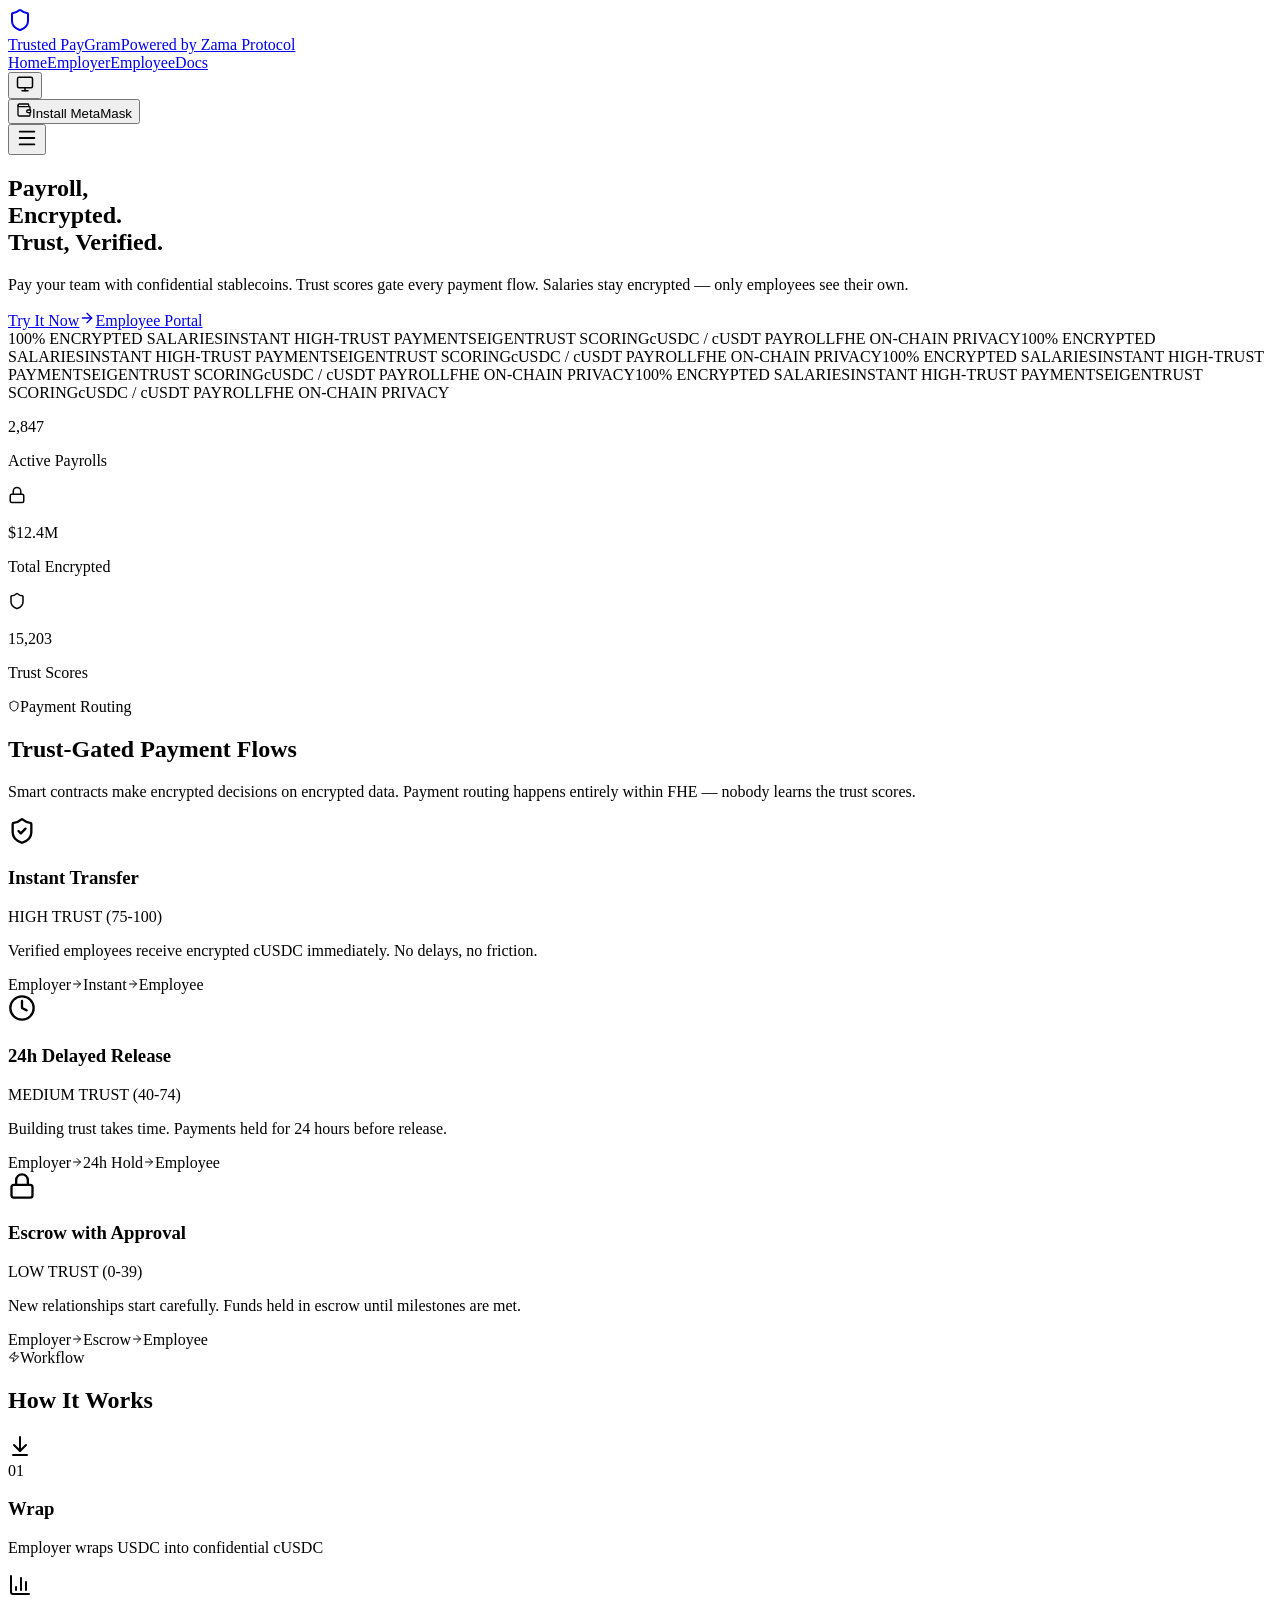
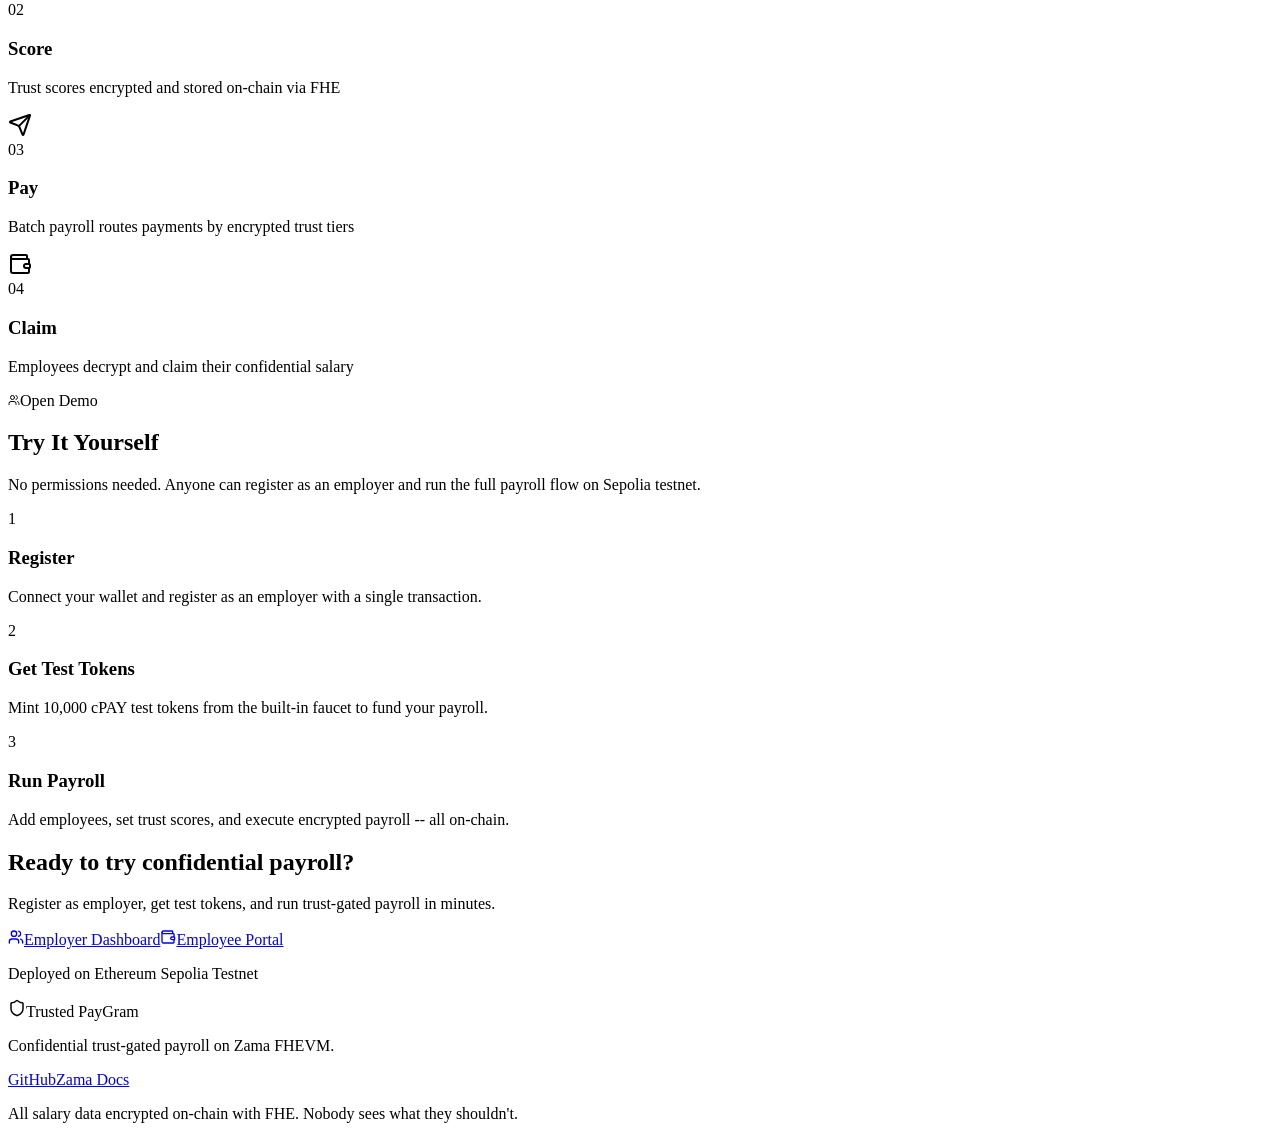
==== commit 1ff7ba0e: "employee portal" ====
--- a/frontend/.next/server/app/index.html
+++ b/frontend/.next/server/app/index.html
@@ -1 +1 @@
-<!DOCTYPE html><html lang="en" class="__variable_923bf1 __variable_6d24ac"><head><meta charSet="utf-8"/><meta name="viewport" content="width=device-width, initial-scale=1"/><link rel="stylesheet" href="/_next/static/css/c19bb054f4fb2293.css" data-precedence="next"/><link rel="preload" as="script" fetchPriority="low" href="/_next/static/chunks/webpack-d7080059a84af820.js"/><script src="/_next/static/chunks/fd9d1056-b9b281d6c2728617.js" async=""></script><script src="/_next/static/chunks/117-48a2f1a945f634b1.js" async=""></script><script src="/_next/static/chunks/main-app-bf0496cb8c775556.js" async=""></script><script src="/_next/static/chunks/598-3f960936d96f4559.js" async=""></script><script src="/_next/static/chunks/app/page-301d546a20cbea9c.js" async=""></script><script src="/_next/static/chunks/543-262f74180fcce4cf.js" async=""></script><script src="/_next/static/chunks/684-46654d4e779cd19d.js" async=""></script><script src="/_next/static/chunks/app/layout-3247a0a3e8d6ed29.js" async=""></script><meta name="theme-color" content="#FAFBFC"/><title>Trusted PayGram — Confidential Trust-Gated Payroll</title><meta name="description" content="Pay your team with encrypted stablecoins. Trust scores gate every payment flow. Built on Zama Protocol with ERC-7984."/><meta property="og:title" content="Trusted PayGram — Confidential Trust-Gated Payroll"/><meta property="og:description" content="Pay your team with encrypted stablecoins. Trust scores gate every payment flow. Built on Zama Protocol with ERC-7984."/><meta property="og:url" content="https://trusted-paygram.vercel.app"/><meta property="og:site_name" content="Trusted PayGram"/><meta property="og:image" content="http://localhost:3000/og-image.png"/><meta property="og:image:width" content="1200"/><meta property="og:image:height" content="630"/><meta property="og:image:alt" content="Trusted PayGram — Confidential Trust-Gated Payroll on Zama FHEVM"/><meta property="og:type" content="website"/><meta name="twitter:card" content="summary_large_image"/><meta name="twitter:title" content="Trusted PayGram — Confidential Trust-Gated Payroll"/><meta name="twitter:description" content="Pay your team with encrypted stablecoins. Trust scores gate every payment flow. Built on Zama Protocol with ERC-7984."/><meta name="twitter:image" content="http://localhost:3000/og-image.png"/><link rel="icon" href="/favicon.svg" type="image/svg+xml"/><link rel="icon" href="/favicon.ico" sizes="32x32"/><link rel="apple-touch-icon" href="/apple-touch-icon.png"/><script>(function(){try{var t=localStorage.getItem("theme");var d=t==="dark"||(t!=="light"&&window.matchMedia("(prefers-color-scheme:dark)").matches);if(d)document.documentElement.classList.add("dark")}catch(e){}})();</script><script src="/_next/static/chunks/polyfills-42372ed130431b0a.js" noModule=""></script></head><body class="__className_923bf1"><div class="flex flex-col min-h-screen"><nav class="nav-bar sticky top-0 z-50"><div class="max-w-7xl mx-auto px-4 sm:px-6 lg:px-8"><div class="flex items-center justify-between h-16"><a class="flex items-center gap-2.5 shrink-0 group" href="/"><svg xmlns="http://www.w3.org/2000/svg" width="24" height="24" viewBox="0 0 24 24" fill="none" stroke="currentColor" stroke-width="2" stroke-linecap="round" stroke-linejoin="round" class="lucide lucide-shield text-primary transition-colors group-hover:text-primary-hover" aria-hidden="true"><path d="M20 13c0 5-3.5 7.5-7.66 8.95a1 1 0 0 1-.67-.01C7.5 20.5 4 18 4 13V6a1 1 0 0 1 1-1c2 0 4.5-1.2 6.24-2.72a1.17 1.17 0 0 1 1.52 0C14.51 3.81 17 5 19 5a1 1 0 0 1 1 1z"></path></svg><div class="flex flex-col"><span class="text-base font-heading font-bold text-gray-900 dark:text-slate-100 leading-tight">Trusted PayGram</span><span class="text-[9px] text-gray-400 dark:text-slate-500 leading-tight tracking-wider uppercase">Powered by Zama Protocol</span></div></a><div class="hidden md:flex items-center gap-1"><a class="relative px-4 py-2 text-sm font-medium rounded-lg transition-all duration-200 text-gray-900 dark:text-slate-100" href="/">Home<span class="absolute bottom-0 left-1/2 -translate-x-1/2 w-6 h-0.5 bg-primary rounded-full"></span></a><a class="relative px-4 py-2 text-sm font-medium rounded-lg transition-all duration-200 text-gray-500 hover:text-gray-700 dark:text-slate-400 dark:hover:text-slate-200" href="/employer">Employer</a><a class="relative px-4 py-2 text-sm font-medium rounded-lg transition-all duration-200 text-gray-500 hover:text-gray-700 dark:text-slate-400 dark:hover:text-slate-200" href="/employee">Employee</a><a class="relative px-4 py-2 text-sm font-medium rounded-lg transition-all duration-200 text-gray-500 hover:text-gray-700 dark:text-slate-400 dark:hover:text-slate-200" href="/docs">Docs</a></div><div class="flex items-center gap-3"><button type="button" class="p-2 rounded-lg transition-colors text-gray-400 hover:text-gray-700 hover:bg-gray-100 dark:text-slate-400 dark:hover:text-slate-200 dark:hover:bg-slate-700" title="Theme: system" aria-label="Switch theme (current: system)"><svg xmlns="http://www.w3.org/2000/svg" width="18" height="18" viewBox="0 0 24 24" fill="none" stroke="currentColor" stroke-width="2" stroke-linecap="round" stroke-linejoin="round" class="lucide lucide-monitor" aria-hidden="true"><rect width="20" height="14" x="2" y="3" rx="2"></rect><line x1="8" x2="16" y1="21" y2="21"></line><line x1="12" x2="12" y1="17" y2="21"></line></svg></button><div class="hidden md:block"><button type="button" class="inline-flex items-center gap-2 px-4 py-2 rounded-lg text-sm font-semibold bg-primary text-white hover:bg-primary-hover active:scale-[0.98] transition-all duration-200"><svg xmlns="http://www.w3.org/2000/svg" width="16" height="16" viewBox="0 0 24 24" fill="none" stroke="currentColor" stroke-width="2" stroke-linecap="round" stroke-linejoin="round" class="lucide lucide-wallet" aria-hidden="true"><path d="M19 7V4a1 1 0 0 0-1-1H5a2 2 0 0 0 0 4h15a1 1 0 0 1 1 1v4h-3a2 2 0 0 0 0 4h3a1 1 0 0 0 1-1v-2a1 1 0 0 0-1-1"></path><path d="M3 5v14a2 2 0 0 0 2 2h15a1 1 0 0 0 1-1v-4"></path></svg>Install MetaMask</button></div><button type="button" class="md:hidden p-2 rounded-lg text-gray-400 hover:text-gray-600 hover:bg-gray-100 dark:text-slate-400 dark:hover:text-slate-200 dark:hover:bg-slate-700 transition-colors" aria-label="Toggle menu"><svg xmlns="http://www.w3.org/2000/svg" width="22" height="22" viewBox="0 0 24 24" fill="none" stroke="currentColor" stroke-width="2" stroke-linecap="round" stroke-linejoin="round" class="lucide lucide-menu" aria-hidden="true"><path d="M4 5h16"></path><path d="M4 12h16"></path><path d="M4 19h16"></path></svg></button></div></div></div></nav><main class="flex-1"><div class="relative overflow-hidden"><section class="relative min-h-[90vh] flex flex-col items-center justify-center px-4 sm:px-6 lg:px-8 bg-gradient-to-b from-blue-50/50 to-white dark:from-slate-900 dark:to-[#0F172A]"><div class="max-w-5xl mx-auto text-center relative z-10"><div class="inline-flex items-center gap-2 px-4 py-1.5 rounded-full bg-blue-50 border border-blue-200 text-xs font-medium text-blue-700 dark:bg-blue-900/30 dark:border-blue-800 dark:text-blue-400 mb-8 animate-fade-in"><svg xmlns="http://www.w3.org/2000/svg" width="12" height="12" viewBox="0 0 24 24" fill="none" stroke="currentColor" stroke-width="2" stroke-linecap="round" stroke-linejoin="round" class="lucide lucide-lock" aria-hidden="true"><rect width="18" height="11" x="3" y="11" rx="2" ry="2"></rect><path d="M7 11V7a5 5 0 0 1 10 0v4"></path></svg>ERC-7984 Confidential Tokens</div><h1 class="font-heading font-extrabold tracking-tight leading-[1.1] animate-fade-in text-4xl sm:text-5xl md:text-6xl lg:text-7xl xl:text-8xl"><span class="text-gray-900 dark:text-slate-100">Payroll,</span><br/><span class="text-primary">Encrypted.</span><br class="sm:hidden"/><span class="text-gray-900 dark:text-slate-100"> Trust, </span><span class="text-emerald-600">Verified.</span></h1><p class="mt-6 max-w-2xl mx-auto text-base sm:text-lg text-gray-500 dark:text-slate-400 leading-relaxed opacity-0 animate-slide-up" style="animation-delay:0.2s">Pay your team with confidential stablecoins. Trust scores gate every payment flow. Salaries stay encrypted — only employees see their own.</p><div class="mt-10 flex flex-col sm:flex-row items-center justify-center gap-4 opacity-0 animate-slide-up" style="animation-delay:0.4s"><a class="inline-flex items-center gap-2 px-7 py-3.5 rounded-lg text-sm font-semibold bg-primary text-white hover:bg-primary-hover active:scale-[0.98] transition-all duration-200" href="/employer">Try It Now<svg xmlns="http://www.w3.org/2000/svg" width="16" height="16" viewBox="0 0 24 24" fill="none" stroke="currentColor" stroke-width="2" stroke-linecap="round" stroke-linejoin="round" class="lucide lucide-arrow-right" aria-hidden="true"><path d="M5 12h14"></path><path d="m12 5 7 7-7 7"></path></svg></a><a class="inline-flex items-center gap-2 px-7 py-3.5 rounded-lg text-sm font-medium bg-white border border-gray-300 text-gray-700 hover:bg-gray-50 dark:bg-slate-800 dark:border-slate-600 dark:text-slate-200 dark:hover:bg-slate-700/50 transition-all duration-200" href="/employee">Employee Portal</a></div></div><div class="w-full max-w-5xl mx-auto"><div class="w-full overflow-hidden card-static py-3 my-12"><div class="flex gap-8 animate-marquee" style="--duration:25s"><span class="flex items-center gap-2 text-xs font-mono font-medium text-gray-400 dark:text-slate-500 whitespace-nowrap tracking-widest uppercase"><span class="h-1 w-1 rounded-full bg-primary"></span>100% ENCRYPTED SALARIES</span><span class="flex items-center gap-2 text-xs font-mono font-medium text-gray-400 dark:text-slate-500 whitespace-nowrap tracking-widest uppercase"><span class="h-1 w-1 rounded-full bg-primary"></span>INSTANT HIGH-TRUST PAYMENTS</span><span class="flex items-center gap-2 text-xs font-mono font-medium text-gray-400 dark:text-slate-500 whitespace-nowrap tracking-widest uppercase"><span class="h-1 w-1 rounded-full bg-primary"></span>EIGENTRUST SCORING</span><span class="flex items-center gap-2 text-xs font-mono font-medium text-gray-400 dark:text-slate-500 whitespace-nowrap tracking-widest uppercase"><span class="h-1 w-1 rounded-full bg-primary"></span>cUSDC / cUSDT PAYROLL</span><span class="flex items-center gap-2 text-xs font-mono font-medium text-gray-400 dark:text-slate-500 whitespace-nowrap tracking-widest uppercase"><span class="h-1 w-1 rounded-full bg-primary"></span>FHE ON-CHAIN PRIVACY</span><span class="flex items-center gap-2 text-xs font-mono font-medium text-gray-400 dark:text-slate-500 whitespace-nowrap tracking-widest uppercase"><span class="h-1 w-1 rounded-full bg-primary"></span>100% ENCRYPTED SALARIES</span><span class="flex items-center gap-2 text-xs font-mono font-medium text-gray-400 dark:text-slate-500 whitespace-nowrap tracking-widest uppercase"><span class="h-1 w-1 rounded-full bg-primary"></span>INSTANT HIGH-TRUST PAYMENTS</span><span class="flex items-center gap-2 text-xs font-mono font-medium text-gray-400 dark:text-slate-500 whitespace-nowrap tracking-widest uppercase"><span class="h-1 w-1 rounded-full bg-primary"></span>EIGENTRUST SCORING</span><span class="flex items-center gap-2 text-xs font-mono font-medium text-gray-400 dark:text-slate-500 whitespace-nowrap tracking-widest uppercase"><span class="h-1 w-1 rounded-full bg-primary"></span>cUSDC / cUSDT PAYROLL</span><span class="flex items-center gap-2 text-xs font-mono font-medium text-gray-400 dark:text-slate-500 whitespace-nowrap tracking-widest uppercase"><span class="h-1 w-1 rounded-full bg-primary"></span>FHE ON-CHAIN PRIVACY</span><span class="flex items-center gap-2 text-xs font-mono font-medium text-gray-400 dark:text-slate-500 whitespace-nowrap tracking-widest uppercase"><span class="h-1 w-1 rounded-full bg-primary"></span>100% ENCRYPTED SALARIES</span><span class="flex items-center gap-2 text-xs font-mono font-medium text-gray-400 dark:text-slate-500 whitespace-nowrap tracking-widest uppercase"><span class="h-1 w-1 rounded-full bg-primary"></span>INSTANT HIGH-TRUST PAYMENTS</span><span class="flex items-center gap-2 text-xs font-mono font-medium text-gray-400 dark:text-slate-500 whitespace-nowrap tracking-widest uppercase"><span class="h-1 w-1 rounded-full bg-primary"></span>EIGENTRUST SCORING</span><span class="flex items-center gap-2 text-xs font-mono font-medium text-gray-400 dark:text-slate-500 whitespace-nowrap tracking-widest uppercase"><span class="h-1 w-1 rounded-full bg-primary"></span>cUSDC / cUSDT PAYROLL</span><span class="flex items-center gap-2 text-xs font-mono font-medium text-gray-400 dark:text-slate-500 whitespace-nowrap tracking-widest uppercase"><span class="h-1 w-1 rounded-full bg-primary"></span>FHE ON-CHAIN PRIVACY</span><span class="flex items-center gap-2 text-xs font-mono font-medium text-gray-400 dark:text-slate-500 whitespace-nowrap tracking-widest uppercase"><span class="h-1 w-1 rounded-full bg-primary"></span>100% ENCRYPTED SALARIES</span><span class="flex items-center gap-2 text-xs font-mono font-medium text-gray-400 dark:text-slate-500 whitespace-nowrap tracking-widest uppercase"><span class="h-1 w-1 rounded-full bg-primary"></span>INSTANT HIGH-TRUST PAYMENTS</span><span class="flex items-center gap-2 text-xs font-mono font-medium text-gray-400 dark:text-slate-500 whitespace-nowrap tracking-widest uppercase"><span class="h-1 w-1 rounded-full bg-primary"></span>EIGENTRUST SCORING</span><span class="flex items-center gap-2 text-xs font-mono font-medium text-gray-400 dark:text-slate-500 whitespace-nowrap tracking-widest uppercase"><span class="h-1 w-1 rounded-full bg-primary"></span>cUSDC / cUSDT PAYROLL</span><span class="flex items-center gap-2 text-xs font-mono font-medium text-gray-400 dark:text-slate-500 whitespace-nowrap tracking-widest uppercase"><span class="h-1 w-1 rounded-full bg-primary"></span>FHE ON-CHAIN PRIVACY</span></div></div></div><div class="w-full max-w-4xl mx-auto grid grid-cols-1 sm:grid-cols-3 gap-4 pb-12"><div class="card px-5 py-4 opacity-0 animate-slide-up" style="animation-delay:0.6s"><div class="flex items-center gap-3"><div class="text-primary"><span class="relative inline-flex h-2 w-2"><span class="absolute inline-flex h-full w-full rounded-full opacity-75 animate-ping bg-emerald-500"></span><span class="relative inline-flex rounded-full h-2 w-2 bg-emerald-500"></span></span></div><div><p class="text-lg font-heading font-bold text-gray-900 dark:text-slate-100">2,847</p><p class="text-[11px] text-gray-400 dark:text-slate-500">Active Payrolls</p></div></div></div><div class="card px-5 py-4 opacity-0 animate-slide-up" style="animation-delay:0.7s"><div class="flex items-center gap-3"><div class="text-primary"><svg xmlns="http://www.w3.org/2000/svg" width="18" height="18" viewBox="0 0 24 24" fill="none" stroke="currentColor" stroke-width="2" stroke-linecap="round" stroke-linejoin="round" class="lucide lucide-lock" aria-hidden="true"><rect width="18" height="11" x="3" y="11" rx="2" ry="2"></rect><path d="M7 11V7a5 5 0 0 1 10 0v4"></path></svg></div><div><p class="text-lg font-heading font-bold text-gray-900 dark:text-slate-100">$12.4M</p><p class="text-[11px] text-gray-400 dark:text-slate-500">Total Encrypted</p></div></div></div><div class="card px-5 py-4 opacity-0 animate-slide-up" style="animation-delay:0.8s"><div class="flex items-center gap-3"><div class="text-primary"><svg xmlns="http://www.w3.org/2000/svg" width="18" height="18" viewBox="0 0 24 24" fill="none" stroke="currentColor" stroke-width="2" stroke-linecap="round" stroke-linejoin="round" class="lucide lucide-shield" aria-hidden="true"><path d="M20 13c0 5-3.5 7.5-7.66 8.95a1 1 0 0 1-.67-.01C7.5 20.5 4 18 4 13V6a1 1 0 0 1 1-1c2 0 4.5-1.2 6.24-2.72a1.17 1.17 0 0 1 1.52 0C14.51 3.81 17 5 19 5a1 1 0 0 1 1 1z"></path></svg></div><div><p class="text-lg font-heading font-bold text-gray-900 dark:text-slate-100">15,203</p><p class="text-[11px] text-gray-400 dark:text-slate-500">Trust Scores</p></div></div></div></div></section><section class="py-24 px-4 sm:px-6 lg:px-8 relative"><div class="max-w-6xl mx-auto"><div class="text-center mb-14"><span class="inline-flex items-center gap-1 rounded-full border font-medium bg-blue-50 text-blue-700 border-blue-200 dark:bg-blue-900/30 dark:text-blue-400 dark:border-blue-800 px-2.5 py-0.5 text-xs mb-4"><svg xmlns="http://www.w3.org/2000/svg" width="12" height="12" viewBox="0 0 24 24" fill="none" stroke="currentColor" stroke-width="2" stroke-linecap="round" stroke-linejoin="round" class="lucide lucide-shield" aria-hidden="true"><path d="M20 13c0 5-3.5 7.5-7.66 8.95a1 1 0 0 1-.67-.01C7.5 20.5 4 18 4 13V6a1 1 0 0 1 1-1c2 0 4.5-1.2 6.24-2.72a1.17 1.17 0 0 1 1.52 0C14.51 3.81 17 5 19 5a1 1 0 0 1 1 1z"></path></svg>Payment Routing</span><h2 class="text-3xl sm:text-4xl font-heading font-bold text-gray-900 dark:text-slate-100">Trust-Gated Payment Flows</h2><p class="mt-3 text-sm text-gray-500 dark:text-slate-400 max-w-lg mx-auto">Smart contracts make encrypted decisions on encrypted data. Payment routing happens entirely within FHE — nobody learns the trust scores.</p></div><div class="grid md:grid-cols-3 gap-6"><div class="card p-6 opacity-0 animate-slide-up border-l-4 border-l-emerald-500" style="animation-delay:0.1s"><div class="inline-flex p-3 rounded-xl mb-4 bg-emerald-50 dark:bg-emerald-900/30"><svg xmlns="http://www.w3.org/2000/svg" width="28" height="28" viewBox="0 0 24 24" fill="none" stroke="currentColor" stroke-width="2" stroke-linecap="round" stroke-linejoin="round" class="lucide lucide-shield-check text-emerald-600" aria-hidden="true"><path d="M20 13c0 5-3.5 7.5-7.66 8.95a1 1 0 0 1-.67-.01C7.5 20.5 4 18 4 13V6a1 1 0 0 1 1-1c2 0 4.5-1.2 6.24-2.72a1.17 1.17 0 0 1 1.52 0C14.51 3.81 17 5 19 5a1 1 0 0 1 1 1z"></path><path d="m9 12 2 2 4-4"></path></svg></div><h3 class="text-lg font-heading font-bold text-gray-900 dark:text-slate-100 mb-1">Instant Transfer</h3><p class="text-xs font-mono font-medium mb-3 text-emerald-600">HIGH TRUST (75-100)</p><p class="text-sm text-gray-500 dark:text-slate-400 leading-relaxed mb-4">Verified employees receive encrypted cUSDC immediately. No delays, no friction.</p><div class="flex items-center gap-2 text-xs text-gray-400 dark:text-slate-500"><span class="px-2 py-0.5 rounded bg-gray-50 border border-gray-200 dark:bg-slate-800/50 dark:border-slate-700">Employer</span><svg xmlns="http://www.w3.org/2000/svg" width="12" height="12" viewBox="0 0 24 24" fill="none" stroke="currentColor" stroke-width="2" stroke-linecap="round" stroke-linejoin="round" class="lucide lucide-arrow-right text-emerald-600" aria-hidden="true"><path d="M5 12h14"></path><path d="m12 5 7 7-7 7"></path></svg><span class="px-2 py-0.5 rounded border bg-emerald-50 dark:bg-emerald-900/30 border-emerald-200 dark:border-emerald-800 text-emerald-700 dark:text-emerald-400">Instant</span><svg xmlns="http://www.w3.org/2000/svg" width="12" height="12" viewBox="0 0 24 24" fill="none" stroke="currentColor" stroke-width="2" stroke-linecap="round" stroke-linejoin="round" class="lucide lucide-arrow-right text-emerald-600" aria-hidden="true"><path d="M5 12h14"></path><path d="m12 5 7 7-7 7"></path></svg><span class="px-2 py-0.5 rounded bg-gray-50 border border-gray-200 dark:bg-slate-800/50 dark:border-slate-700">Employee</span></div></div><div class="card p-6 opacity-0 animate-slide-up border-l-4 border-l-amber-500" style="animation-delay:0.2s"><div class="inline-flex p-3 rounded-xl mb-4 bg-amber-50 dark:bg-amber-900/30"><svg xmlns="http://www.w3.org/2000/svg" width="28" height="28" viewBox="0 0 24 24" fill="none" stroke="currentColor" stroke-width="2" stroke-linecap="round" stroke-linejoin="round" class="lucide lucide-clock text-amber-600" aria-hidden="true"><circle cx="12" cy="12" r="10"></circle><path d="M12 6v6l4 2"></path></svg></div><h3 class="text-lg font-heading font-bold text-gray-900 dark:text-slate-100 mb-1">24h Delayed Release</h3><p class="text-xs font-mono font-medium mb-3 text-amber-600">MEDIUM TRUST (40-74)</p><p class="text-sm text-gray-500 dark:text-slate-400 leading-relaxed mb-4">Building trust takes time. Payments held for 24 hours before release.</p><div class="flex items-center gap-2 text-xs text-gray-400 dark:text-slate-500"><span class="px-2 py-0.5 rounded bg-gray-50 border border-gray-200 dark:bg-slate-800/50 dark:border-slate-700">Employer</span><svg xmlns="http://www.w3.org/2000/svg" width="12" height="12" viewBox="0 0 24 24" fill="none" stroke="currentColor" stroke-width="2" stroke-linecap="round" stroke-linejoin="round" class="lucide lucide-arrow-right text-amber-600" aria-hidden="true"><path d="M5 12h14"></path><path d="m12 5 7 7-7 7"></path></svg><span class="px-2 py-0.5 rounded border bg-amber-50 dark:bg-amber-900/30 border-amber-200 dark:border-amber-800 text-amber-700 dark:text-amber-400">24h Hold</span><svg xmlns="http://www.w3.org/2000/svg" width="12" height="12" viewBox="0 0 24 24" fill="none" stroke="currentColor" stroke-width="2" stroke-linecap="round" stroke-linejoin="round" class="lucide lucide-arrow-right text-amber-600" aria-hidden="true"><path d="M5 12h14"></path><path d="m12 5 7 7-7 7"></path></svg><span class="px-2 py-0.5 rounded bg-gray-50 border border-gray-200 dark:bg-slate-800/50 dark:border-slate-700">Employee</span></div></div><div class="card p-6 opacity-0 animate-slide-up border-l-4 border-l-red-500" style="animation-delay:0.3s"><div class="inline-flex p-3 rounded-xl mb-4 bg-red-50 dark:bg-red-900/30"><svg xmlns="http://www.w3.org/2000/svg" width="28" height="28" viewBox="0 0 24 24" fill="none" stroke="currentColor" stroke-width="2" stroke-linecap="round" stroke-linejoin="round" class="lucide lucide-lock text-red-600" aria-hidden="true"><rect width="18" height="11" x="3" y="11" rx="2" ry="2"></rect><path d="M7 11V7a5 5 0 0 1 10 0v4"></path></svg></div><h3 class="text-lg font-heading font-bold text-gray-900 dark:text-slate-100 mb-1">Escrow with Approval</h3><p class="text-xs font-mono font-medium mb-3 text-red-600">LOW TRUST (0-39)</p><p class="text-sm text-gray-500 dark:text-slate-400 leading-relaxed mb-4">New relationships start carefully. Funds held in escrow until milestones are met.</p><div class="flex items-center gap-2 text-xs text-gray-400 dark:text-slate-500"><span class="px-2 py-0.5 rounded bg-gray-50 border border-gray-200 dark:bg-slate-800/50 dark:border-slate-700">Employer</span><svg xmlns="http://www.w3.org/2000/svg" width="12" height="12" viewBox="0 0 24 24" fill="none" stroke="currentColor" stroke-width="2" stroke-linecap="round" stroke-linejoin="round" class="lucide lucide-arrow-right text-red-600" aria-hidden="true"><path d="M5 12h14"></path><path d="m12 5 7 7-7 7"></path></svg><span class="px-2 py-0.5 rounded border bg-red-50 dark:bg-red-900/30 border-red-200 dark:border-red-800 text-red-700 dark:text-red-400">Escrow</span><svg xmlns="http://www.w3.org/2000/svg" width="12" height="12" viewBox="0 0 24 24" fill="none" stroke="currentColor" stroke-width="2" stroke-linecap="round" stroke-linejoin="round" class="lucide lucide-arrow-right text-red-600" aria-hidden="true"><path d="M5 12h14"></path><path d="m12 5 7 7-7 7"></path></svg><span class="px-2 py-0.5 rounded bg-gray-50 border border-gray-200 dark:bg-slate-800/50 dark:border-slate-700">Employee</span></div></div></div></div></section><section class="py-24 px-4 sm:px-6 lg:px-8 bg-gray-50/50 dark:bg-slate-800/30"><div class="max-w-4xl mx-auto"><div class="text-center mb-14"><span class="inline-flex items-center gap-1 rounded-full border font-medium bg-blue-50 text-blue-700 border-blue-200 dark:bg-blue-900/30 dark:text-blue-400 dark:border-blue-800 px-2.5 py-0.5 text-xs mb-4"><svg xmlns="http://www.w3.org/2000/svg" width="12" height="12" viewBox="0 0 24 24" fill="none" stroke="currentColor" stroke-width="2" stroke-linecap="round" stroke-linejoin="round" class="lucide lucide-zap" aria-hidden="true"><path d="M4 14a1 1 0 0 1-.78-1.63l9.9-10.2a.5.5 0 0 1 .86.46l-1.92 6.02A1 1 0 0 0 13 10h7a1 1 0 0 1 .78 1.63l-9.9 10.2a.5.5 0 0 1-.86-.46l1.92-6.02A1 1 0 0 0 11 14z"></path></svg>Workflow</span><h2 class="text-3xl sm:text-4xl font-heading font-bold text-gray-900 dark:text-slate-100">How It Works</h2></div><div class="grid grid-cols-2 md:grid-cols-4 gap-8"><div class="relative flex flex-col items-center text-center"><div class="hidden md:block absolute top-8 left-[calc(50%+40px)] w-[calc(100%-80px)] h-px bg-gray-200 dark:bg-slate-700"></div><div class="relative mb-4"><div class="w-16 h-16 rounded-2xl bg-blue-50 border border-blue-100 dark:bg-blue-900/30 dark:border-blue-800 flex items-center justify-center"><svg xmlns="http://www.w3.org/2000/svg" width="24" height="24" viewBox="0 0 24 24" fill="none" stroke="currentColor" stroke-width="2" stroke-linecap="round" stroke-linejoin="round" class="lucide lucide-arrow-down-to-line text-primary" aria-hidden="true"><path d="M12 17V3"></path><path d="m6 11 6 6 6-6"></path><path d="M19 21H5"></path></svg></div><span class="absolute -top-2 -right-2 w-6 h-6 rounded-full bg-white border border-blue-200 dark:bg-slate-800 dark:border-blue-800 flex items-center justify-center text-[10px] font-mono font-bold text-primary shadow-sm">01</span></div><h3 class="text-sm font-heading font-bold text-gray-900 dark:text-slate-100 mb-1.5">Wrap</h3><p class="text-xs text-gray-500 dark:text-slate-400 leading-relaxed max-w-[200px]">Employer wraps USDC into confidential cUSDC</p></div><div class="relative flex flex-col items-center text-center"><div class="hidden md:block absolute top-8 left-[calc(50%+40px)] w-[calc(100%-80px)] h-px bg-gray-200 dark:bg-slate-700"></div><div class="relative mb-4"><div class="w-16 h-16 rounded-2xl bg-blue-50 border border-blue-100 dark:bg-blue-900/30 dark:border-blue-800 flex items-center justify-center"><svg xmlns="http://www.w3.org/2000/svg" width="24" height="24" viewBox="0 0 24 24" fill="none" stroke="currentColor" stroke-width="2" stroke-linecap="round" stroke-linejoin="round" class="lucide lucide-chart-column text-primary" aria-hidden="true"><path d="M3 3v16a2 2 0 0 0 2 2h16"></path><path d="M18 17V9"></path><path d="M13 17V5"></path><path d="M8 17v-3"></path></svg></div><span class="absolute -top-2 -right-2 w-6 h-6 rounded-full bg-white border border-blue-200 dark:bg-slate-800 dark:border-blue-800 flex items-center justify-center text-[10px] font-mono font-bold text-primary shadow-sm">02</span></div><h3 class="text-sm font-heading font-bold text-gray-900 dark:text-slate-100 mb-1.5">Score</h3><p class="text-xs text-gray-500 dark:text-slate-400 leading-relaxed max-w-[200px]">Trust scores encrypted and stored on-chain via FHE</p></div><div class="relative flex flex-col items-center text-center"><div class="hidden md:block absolute top-8 left-[calc(50%+40px)] w-[calc(100%-80px)] h-px bg-gray-200 dark:bg-slate-700"></div><div class="relative mb-4"><div class="w-16 h-16 rounded-2xl bg-blue-50 border border-blue-100 dark:bg-blue-900/30 dark:border-blue-800 flex items-center justify-center"><svg xmlns="http://www.w3.org/2000/svg" width="24" height="24" viewBox="0 0 24 24" fill="none" stroke="currentColor" stroke-width="2" stroke-linecap="round" stroke-linejoin="round" class="lucide lucide-send text-primary" aria-hidden="true"><path d="M14.536 21.686a.5.5 0 0 0 .937-.024l6.5-19a.496.496 0 0 0-.635-.635l-19 6.5a.5.5 0 0 0-.024.937l7.93 3.18a2 2 0 0 1 1.112 1.11z"></path><path d="m21.854 2.147-10.94 10.939"></path></svg></div><span class="absolute -top-2 -right-2 w-6 h-6 rounded-full bg-white border border-blue-200 dark:bg-slate-800 dark:border-blue-800 flex items-center justify-center text-[10px] font-mono font-bold text-primary shadow-sm">03</span></div><h3 class="text-sm font-heading font-bold text-gray-900 dark:text-slate-100 mb-1.5">Pay</h3><p class="text-xs text-gray-500 dark:text-slate-400 leading-relaxed max-w-[200px]">Batch payroll routes payments by encrypted trust tiers</p></div><div class="relative flex flex-col items-center text-center"><div class="relative mb-4"><div class="w-16 h-16 rounded-2xl bg-blue-50 border border-blue-100 dark:bg-blue-900/30 dark:border-blue-800 flex items-center justify-center"><svg xmlns="http://www.w3.org/2000/svg" width="24" height="24" viewBox="0 0 24 24" fill="none" stroke="currentColor" stroke-width="2" stroke-linecap="round" stroke-linejoin="round" class="lucide lucide-wallet text-primary" aria-hidden="true"><path d="M19 7V4a1 1 0 0 0-1-1H5a2 2 0 0 0 0 4h15a1 1 0 0 1 1 1v4h-3a2 2 0 0 0 0 4h3a1 1 0 0 0 1-1v-2a1 1 0 0 0-1-1"></path><path d="M3 5v14a2 2 0 0 0 2 2h15a1 1 0 0 0 1-1v-4"></path></svg></div><span class="absolute -top-2 -right-2 w-6 h-6 rounded-full bg-white border border-blue-200 dark:bg-slate-800 dark:border-blue-800 flex items-center justify-center text-[10px] font-mono font-bold text-primary shadow-sm">04</span></div><h3 class="text-sm font-heading font-bold text-gray-900 dark:text-slate-100 mb-1.5">Claim</h3><p class="text-xs text-gray-500 dark:text-slate-400 leading-relaxed max-w-[200px]">Employees decrypt and claim their confidential salary</p></div></div></div></section><section class="py-16 px-4 sm:px-6 lg:px-8"><div class="max-w-3xl mx-auto text-center"><p class="text-xs text-gray-400 dark:text-slate-500 uppercase tracking-widest mb-6">Built with the latest in confidential computing</p><div class="flex flex-wrap items-center justify-center gap-3"><span class="px-4 py-2 rounded-full bg-gray-100 border border-gray-200 text-xs font-medium text-gray-600 hover:text-gray-900 dark:bg-slate-700 dark:border-slate-600 dark:text-slate-300 dark:hover:text-slate-100 transition-all duration-200 cursor-default">Zama Protocol</span><span class="px-4 py-2 rounded-full bg-gray-100 border border-gray-200 text-xs font-medium text-gray-600 hover:text-gray-900 dark:bg-slate-700 dark:border-slate-600 dark:text-slate-300 dark:hover:text-slate-100 transition-all duration-200 cursor-default">Solidity</span><span class="px-4 py-2 rounded-full bg-gray-100 border border-gray-200 text-xs font-medium text-gray-600 hover:text-gray-900 dark:bg-slate-700 dark:border-slate-600 dark:text-slate-300 dark:hover:text-slate-100 transition-all duration-200 cursor-default">ERC-7984</span><span class="px-4 py-2 rounded-full bg-gray-100 border border-gray-200 text-xs font-medium text-gray-600 hover:text-gray-900 dark:bg-slate-700 dark:border-slate-600 dark:text-slate-300 dark:hover:text-slate-100 transition-all duration-200 cursor-default">FHE</span><span class="px-4 py-2 rounded-full bg-gray-100 border border-gray-200 text-xs font-medium text-gray-600 hover:text-gray-900 dark:bg-slate-700 dark:border-slate-600 dark:text-slate-300 dark:hover:text-slate-100 transition-all duration-200 cursor-default">EigenTrust</span><span class="px-4 py-2 rounded-full bg-gray-100 border border-gray-200 text-xs font-medium text-gray-600 hover:text-gray-900 dark:bg-slate-700 dark:border-slate-600 dark:text-slate-300 dark:hover:text-slate-100 transition-all duration-200 cursor-default">Next.js</span></div></div></section><section class="py-24 px-4 sm:px-6 lg:px-8"><div class="max-w-4xl mx-auto"><div class="text-center mb-14"><span class="inline-flex items-center gap-1 rounded-full border font-medium bg-blue-50 text-blue-700 border-blue-200 dark:bg-blue-900/30 dark:text-blue-400 dark:border-blue-800 px-2.5 py-0.5 text-xs mb-4"><svg xmlns="http://www.w3.org/2000/svg" width="12" height="12" viewBox="0 0 24 24" fill="none" stroke="currentColor" stroke-width="2" stroke-linecap="round" stroke-linejoin="round" class="lucide lucide-users" aria-hidden="true"><path d="M16 21v-2a4 4 0 0 0-4-4H6a4 4 0 0 0-4 4v2"></path><path d="M16 3.128a4 4 0 0 1 0 7.744"></path><path d="M22 21v-2a4 4 0 0 0-3-3.87"></path><circle cx="9" cy="7" r="4"></circle></svg>Open Demo</span><h2 class="text-3xl sm:text-4xl font-heading font-bold text-gray-900 dark:text-slate-100">Try It Yourself</h2><p class="mt-3 text-sm text-gray-500 dark:text-slate-400 max-w-lg mx-auto">No permissions needed. Anyone can register as an employer and run the full payroll flow on Sepolia testnet.</p></div><div class="grid md:grid-cols-3 gap-6"><div class="card p-6 text-center"><div class="w-12 h-12 rounded-xl bg-blue-50 dark:bg-blue-900/30 flex items-center justify-center mx-auto mb-4"><span class="text-lg font-heading font-bold text-primary">1</span></div><h3 class="text-sm font-heading font-bold text-gray-900 dark:text-slate-100 mb-2">Register</h3><p class="text-xs text-gray-500 dark:text-slate-400 leading-relaxed">Connect your wallet and register as an employer with a single transaction.</p></div><div class="card p-6 text-center"><div class="w-12 h-12 rounded-xl bg-blue-50 dark:bg-blue-900/30 flex items-center justify-center mx-auto mb-4"><span class="text-lg font-heading font-bold text-primary">2</span></div><h3 class="text-sm font-heading font-bold text-gray-900 dark:text-slate-100 mb-2">Get Test Tokens</h3><p class="text-xs text-gray-500 dark:text-slate-400 leading-relaxed">Mint 10,000 cPAY test tokens from the built-in faucet to fund your payroll.</p></div><div class="card p-6 text-center"><div class="w-12 h-12 rounded-xl bg-blue-50 dark:bg-blue-900/30 flex items-center justify-center mx-auto mb-4"><span class="text-lg font-heading font-bold text-primary">3</span></div><h3 class="text-sm font-heading font-bold text-gray-900 dark:text-slate-100 mb-2">Run Payroll</h3><p class="text-xs text-gray-500 dark:text-slate-400 leading-relaxed">Add employees, set trust scores, and execute encrypted payroll -- all on-chain.</p></div></div></div></section><section class="py-24 px-4 sm:px-6 lg:px-8"><div class="max-w-2xl mx-auto"><div class="card-static p-10 text-center border-l-4 border-l-primary"><h2 class="text-2xl sm:text-3xl font-heading font-bold text-gray-900 dark:text-slate-100 mb-3">Ready to try confidential payroll?</h2><p class="text-sm text-gray-500 dark:text-slate-400 mb-8">Register as employer, get test tokens, and run trust-gated payroll in minutes.</p><div class="flex flex-col sm:flex-row items-center justify-center gap-4"><a class="inline-flex items-center gap-2 px-6 py-3 rounded-lg text-sm font-semibold bg-primary text-white hover:bg-primary-hover active:scale-[0.98] transition-all duration-200" href="/employer"><svg xmlns="http://www.w3.org/2000/svg" width="16" height="16" viewBox="0 0 24 24" fill="none" stroke="currentColor" stroke-width="2" stroke-linecap="round" stroke-linejoin="round" class="lucide lucide-users" aria-hidden="true"><path d="M16 21v-2a4 4 0 0 0-4-4H6a4 4 0 0 0-4 4v2"></path><path d="M16 3.128a4 4 0 0 1 0 7.744"></path><path d="M22 21v-2a4 4 0 0 0-3-3.87"></path><circle cx="9" cy="7" r="4"></circle></svg>Employer Dashboard</a><a class="inline-flex items-center gap-2 px-6 py-3 rounded-lg text-sm font-medium bg-white border border-gray-300 text-gray-700 hover:bg-gray-50 dark:bg-slate-800 dark:border-slate-600 dark:text-slate-200 dark:hover:bg-slate-700/50 transition-all duration-200" href="/employee"><svg xmlns="http://www.w3.org/2000/svg" width="16" height="16" viewBox="0 0 24 24" fill="none" stroke="currentColor" stroke-width="2" stroke-linecap="round" stroke-linejoin="round" class="lucide lucide-wallet" aria-hidden="true"><path d="M19 7V4a1 1 0 0 0-1-1H5a2 2 0 0 0 0 4h15a1 1 0 0 1 1 1v4h-3a2 2 0 0 0 0 4h3a1 1 0 0 0 1-1v-2a1 1 0 0 0-1-1"></path><path d="M3 5v14a2 2 0 0 0 2 2h15a1 1 0 0 0 1-1v-4"></path></svg>Employee Portal</a></div><p class="mt-6 text-xs text-gray-400 dark:text-slate-500">Deployed on Ethereum Sepolia Testnet</p></div></div></section></div></main><footer class="bg-gray-900"><div class="h-px bg-gray-800"></div><div class="max-w-7xl mx-auto px-4 sm:px-6 lg:px-8 py-10"><div class="flex flex-col md:flex-row items-start md:items-center justify-between gap-6"><div class="space-y-2"><div class="flex items-center gap-2"><svg xmlns="http://www.w3.org/2000/svg" width="18" height="18" viewBox="0 0 24 24" fill="none" stroke="currentColor" stroke-width="2" stroke-linecap="round" stroke-linejoin="round" class="lucide lucide-shield text-blue-400" aria-hidden="true"><path d="M20 13c0 5-3.5 7.5-7.66 8.95a1 1 0 0 1-.67-.01C7.5 20.5 4 18 4 13V6a1 1 0 0 1 1-1c2 0 4.5-1.2 6.24-2.72a1.17 1.17 0 0 1 1.52 0C14.51 3.81 17 5 19 5a1 1 0 0 1 1 1z"></path></svg><span class="font-heading font-bold text-white">Trusted PayGram</span></div><p class="text-xs text-gray-400 leading-relaxed max-w-xs">Confidential payroll powered by Zama Protocol. Encrypted salaries, trust-gated payment flows.</p></div><div class="flex items-center gap-6"><a href="https://github.com" target="_blank" rel="noopener noreferrer" class="text-sm text-gray-400 hover:text-white transition-colors">GitHub</a><a href="https://docs.zama.ai/fhevm" target="_blank" rel="noopener noreferrer" class="text-sm text-gray-400 hover:text-white transition-colors">Zama Docs</a><a href="https://eips.ethereum.org/EIPS/eip-7984" target="_blank" rel="noopener noreferrer" class="text-sm text-gray-400 hover:text-white transition-colors">ERC-7984</a></div></div><div class="mt-8 pt-6 border-t border-gray-800"><p class="text-center text-[11px] text-gray-500">All salary data encrypted on-chain with FHE. Nobody sees what they shouldn&#x27;t.</p></div></div></footer></div><script src="/_next/static/chunks/webpack-d7080059a84af820.js" async=""></script><script>(self.__next_f=self.__next_f||[]).push([0]);self.__next_f.push([2,null])</script><script>self.__next_f.push([1,"1:HL[\"/_next/static/css/c19bb054f4fb2293.css\",\"style\"]\n"])</script><script>self.__next_f.push([1,"2:I[2846,[],\"\"]\n4:I[9107,[],\"ClientPageRoot\"]\n5:I[5561,[\"598\",\"static/chunks/598-3f960936d96f4559.js\",\"931\",\"static/chunks/app/page-301d546a20cbea9c.js\"],\"default\",1]\n6:I[5070,[\"598\",\"static/chunks/598-3f960936d96f4559.js\",\"543\",\"static/chunks/543-262f74180fcce4cf.js\",\"684\",\"static/chunks/684-46654d4e779cd19d.js\",\"185\",\"static/chunks/app/layout-3247a0a3e8d6ed29.js\"],\"ThemeProvider\"]\n7:I[3478,[\"598\",\"static/chunks/598-3f960936d96f4559.js\",\"543\",\"static/chunks/543-262f74180fcce4cf.js\",\"684\",\"static/chunks/684-46654d4e779cd19d.js\",\"185\",\"static/chunks/app/layout-3247a0a3e8d6ed29.js\"],\"Web3Provider\"]\n8:I[4703,[\"598\",\"static/chunks/598-3f960936d96f4559.js\",\"543\",\"static/chunks/543-262f74180fcce4cf.js\",\"684\",\"static/chunks/684-46654d4e779cd19d.js\",\"185\",\"static/chunks/app/layout-3247a0a3e8d6ed29.js\"],\"default\"]\n9:I[4707,[],\"\"]\na:I[6423,[],\"\"]\nc:I[1060,[],\"\"]\nd:[]\n"])</script><script>self.__next_f.push([1,"0:[\"$\",\"$L2\",null,{\"buildId\":\"xry6cccX56p8flZjgX-s1\",\"assetPrefix\":\"\",\"urlParts\":[\"\",\"\"],\"initialTree\":[\"\",{\"children\":[\"__PAGE__\",{}]},\"$undefined\",\"$undefined\",true],\"initialSeedData\":[\"\",{\"children\":[\"__PAGE__\",{},[[\"$L3\",[\"$\",\"$L4\",null,{\"props\":{\"params\":{},\"searchParams\":{}},\"Component\":\"$5\"}],null],null],null]},[[[[\"$\",\"link\",\"0\",{\"rel\":\"stylesheet\",\"href\":\"/_next/static/css/c19bb054f4fb2293.css\",\"precedence\":\"next\",\"crossOrigin\":\"$undefined\"}]],[\"$\",\"html\",null,{\"lang\":\"en\",\"className\":\"__variable_923bf1 __variable_6d24ac\",\"suppressHydrationWarning\":true,\"children\":[[\"$\",\"head\",null,{\"children\":[\"$\",\"script\",null,{\"dangerouslySetInnerHTML\":{\"__html\":\"(function(){try{var t=localStorage.getItem(\\\"theme\\\");var d=t===\\\"dark\\\"||(t!==\\\"light\\\"\u0026\u0026window.matchMedia(\\\"(prefers-color-scheme:dark)\\\").matches);if(d)document.documentElement.classList.add(\\\"dark\\\")}catch(e){}})();\"}}]}],[\"$\",\"body\",null,{\"className\":\"__className_923bf1\",\"children\":[\"$\",\"$L6\",null,{\"children\":[\"$\",\"$L7\",null,{\"children\":[\"$\",\"div\",null,{\"className\":\"flex flex-col min-h-screen\",\"children\":[[\"$\",\"$L8\",null,{}],[\"$\",\"main\",null,{\"className\":\"flex-1\",\"children\":[\"$\",\"$L9\",null,{\"parallelRouterKey\":\"children\",\"segmentPath\":[\"children\"],\"error\":\"$undefined\",\"errorStyles\":\"$undefined\",\"errorScripts\":\"$undefined\",\"template\":[\"$\",\"$La\",null,{}],\"templateStyles\":\"$undefined\",\"templateScripts\":\"$undefined\",\"notFound\":[[\"$\",\"title\",null,{\"children\":\"404: This page could not be found.\"}],[\"$\",\"div\",null,{\"style\":{\"fontFamily\":\"system-ui,\\\"Segoe UI\\\",Roboto,Helvetica,Arial,sans-serif,\\\"Apple Color Emoji\\\",\\\"Segoe UI Emoji\\\"\",\"height\":\"100vh\",\"textAlign\":\"center\",\"display\":\"flex\",\"flexDirection\":\"column\",\"alignItems\":\"center\",\"justifyContent\":\"center\"},\"children\":[\"$\",\"div\",null,{\"children\":[[\"$\",\"style\",null,{\"dangerouslySetInnerHTML\":{\"__html\":\"body{color:#000;background:#fff;margin:0}.next-error-h1{border-right:1px solid rgba(0,0,0,.3)}@media (prefers-color-scheme:dark){body{color:#fff;background:#000}.next-error-h1{border-right:1px solid rgba(255,255,255,.3)}}\"}}],[\"$\",\"h1\",null,{\"className\":\"next-error-h1\",\"style\":{\"display\":\"inline-block\",\"margin\":\"0 20px 0 0\",\"padding\":\"0 23px 0 0\",\"fontSize\":24,\"fontWeight\":500,\"verticalAlign\":\"top\",\"lineHeight\":\"49px\"},\"children\":\"404\"}],[\"$\",\"div\",null,{\"style\":{\"display\":\"inline-block\"},\"children\":[\"$\",\"h2\",null,{\"style\":{\"fontSize\":14,\"fontWeight\":400,\"lineHeight\":\"49px\",\"margin\":0},\"children\":\"This page could not be found.\"}]}]]}]}]],\"notFoundStyles\":[]}]}],[\"$\",\"footer\",null,{\"className\":\"bg-gray-900\",\"children\":[[\"$\",\"div\",null,{\"className\":\"h-px bg-gray-800\"}],[\"$\",\"div\",null,{\"className\":\"max-w-7xl mx-auto px-4 sm:px-6 lg:px-8 py-10\",\"children\":[[\"$\",\"div\",null,{\"className\":\"flex flex-col md:flex-row items-start md:items-center justify-between gap-6\",\"children\":[[\"$\",\"div\",null,{\"className\":\"space-y-2\",\"children\":[[\"$\",\"div\",null,{\"className\":\"flex items-center gap-2\",\"children\":[[\"$\",\"svg\",null,{\"xmlns\":\"http://www.w3.org/2000/svg\",\"width\":18,\"height\":18,\"viewBox\":\"0 0 24 24\",\"fill\":\"none\",\"stroke\":\"currentColor\",\"strokeWidth\":2,\"strokeLinecap\":\"round\",\"strokeLinejoin\":\"round\",\"className\":\"lucide lucide-shield text-blue-400\",\"aria-hidden\":\"true\",\"children\":[[\"$\",\"path\",\"oel41y\",{\"d\":\"M20 13c0 5-3.5 7.5-7.66 8.95a1 1 0 0 1-.67-.01C7.5 20.5 4 18 4 13V6a1 1 0 0 1 1-1c2 0 4.5-1.2 6.24-2.72a1.17 1.17 0 0 1 1.52 0C14.51 3.81 17 5 19 5a1 1 0 0 1 1 1z\"}],\"$undefined\"]}],[\"$\",\"span\",null,{\"className\":\"font-heading font-bold text-white\",\"children\":\"Trusted PayGram\"}]]}],[\"$\",\"p\",null,{\"className\":\"text-xs text-gray-400 leading-relaxed max-w-xs\",\"children\":\"Confidential payroll powered by Zama Protocol. Encrypted salaries, trust-gated payment flows.\"}]]}],[\"$\",\"div\",null,{\"className\":\"flex items-center gap-6\",\"children\":[[\"$\",\"a\",null,{\"href\":\"https://github.com\",\"target\":\"_blank\",\"rel\":\"noopener noreferrer\",\"className\":\"text-sm text-gray-400 hover:text-white transition-colors\",\"children\":\"GitHub\"}],[\"$\",\"a\",null,{\"href\":\"https://docs.zama.ai/fhevm\",\"target\":\"_blank\",\"rel\":\"noopener noreferrer\",\"className\":\"text-sm text-gray-400 hover:text-white transition-colors\",\"children\":\"Zama Docs\"}],[\"$\",\"a\",null,{\"href\":\"https://eips.ethereum.org/EIPS/eip-7984\",\"target\":\"_blank\",\"rel\":\"noopener noreferrer\",\"className\":\"text-sm text-gray-400 hover:text-white transition-colors\",\"children\":\"ERC-7984\"}]]}]]}],[\"$\",\"div\",null,{\"className\":\"mt-8 pt-6 border-t border-gray-800\",\"children\":[\"$\",\"p\",null,{\"className\":\"text-center text-[11px] text-gray-500\",\"children\":\"All salary data encrypted on-chain with FHE. Nobody sees what they shouldn't.\"}]}]]}]]}]]}]}]}]}]]}]],null],null],\"couldBeIntercepted\":false,\"initialHead\":[null,\"$Lb\"],\"globalErrorComponent\":\"$c\",\"missingSlots\":\"$Wd\"}]\n"])</script><script>self.__next_f.push([1,"b:[[\"$\",\"meta\",\"0\",{\"name\":\"viewport\",\"content\":\"width=device-width, initial-scale=1\"}],[\"$\",\"meta\",\"1\",{\"name\":\"theme-color\",\"content\":\"#FAFBFC\"}],[\"$\",\"meta\",\"2\",{\"charSet\":\"utf-8\"}],[\"$\",\"title\",\"3\",{\"children\":\"Trusted PayGram — Confidential Trust-Gated Payroll\"}],[\"$\",\"meta\",\"4\",{\"name\":\"description\",\"content\":\"Pay your team with encrypted stablecoins. Trust scores gate every payment flow. Built on Zama Protocol with ERC-7984.\"}],[\"$\",\"meta\",\"5\",{\"property\":\"og:title\",\"content\":\"Trusted PayGram — Confidential Trust-Gated Payroll\"}],[\"$\",\"meta\",\"6\",{\"property\":\"og:description\",\"content\":\"Pay your team with encrypted stablecoins. Trust scores gate every payment flow. Built on Zama Protocol with ERC-7984.\"}],[\"$\",\"meta\",\"7\",{\"property\":\"og:url\",\"content\":\"https://trusted-paygram.vercel.app\"}],[\"$\",\"meta\",\"8\",{\"property\":\"og:site_name\",\"content\":\"Trusted PayGram\"}],[\"$\",\"meta\",\"9\",{\"property\":\"og:image\",\"content\":\"http://localhost:3000/og-image.png\"}],[\"$\",\"meta\",\"10\",{\"property\":\"og:image:width\",\"content\":\"1200\"}],[\"$\",\"meta\",\"11\",{\"property\":\"og:image:height\",\"content\":\"630\"}],[\"$\",\"meta\",\"12\",{\"property\":\"og:image:alt\",\"content\":\"Trusted PayGram — Confidential Trust-Gated Payroll on Zama FHEVM\"}],[\"$\",\"meta\",\"13\",{\"property\":\"og:type\",\"content\":\"website\"}],[\"$\",\"meta\",\"14\",{\"name\":\"twitter:card\",\"content\":\"summary_large_image\"}],[\"$\",\"meta\",\"15\",{\"name\":\"twitter:title\",\"content\":\"Trusted PayGram — Confidential Trust-Gated Payroll\"}],[\"$\",\"meta\",\"16\",{\"name\":\"twitter:description\",\"content\":\"Pay your team with encrypted stablecoins. Trust scores gate every payment flow. Built on Zama Protocol with ERC-7984.\"}],[\"$\",\"meta\",\"17\",{\"name\":\"twitter:image\",\"content\":\"http://localhost:3000/og-image.png\"}],[\"$\",\"link\",\"18\",{\"rel\":\"icon\",\"href\":\"/favicon.svg\",\"type\":\"image/svg+xml\"}],[\"$\",\"link\",\"19\",{\"rel\":\"icon\",\"href\":\"/favicon.ico\",\"sizes\":\"32x32\"}],[\"$\",\"link\",\"20\",{\"rel\":\"apple-touch-icon\",\"href\":\"/apple-touch-icon.png\"}]]\n3:null\n"])</script></body></html>+<!DOCTYPE html><html lang="en" class="__variable_923bf1 __variable_6d24ac"><head><meta charSet="utf-8"/><meta name="viewport" content="width=device-width, initial-scale=1"/><link rel="stylesheet" href="/_next/static/css/2d37d239f7041850.css" data-precedence="next"/><link rel="preload" as="script" fetchPriority="low" href="/_next/static/chunks/webpack-d7080059a84af820.js"/><script src="/_next/static/chunks/fd9d1056-b9b281d6c2728617.js" async=""></script><script src="/_next/static/chunks/117-48a2f1a945f634b1.js" async=""></script><script src="/_next/static/chunks/main-app-bf0496cb8c775556.js" async=""></script><script src="/_next/static/chunks/598-3f960936d96f4559.js" async=""></script><script src="/_next/static/chunks/app/page-dbe140f4501494d9.js" async=""></script><script src="/_next/static/chunks/543-262f74180fcce4cf.js" async=""></script><script src="/_next/static/chunks/684-0c8042d218ec8f9e.js" async=""></script><script src="/_next/static/chunks/app/layout-3247a0a3e8d6ed29.js" async=""></script><meta name="theme-color" content="#FAFBFC"/><title>Trusted PayGram — Confidential Trust-Gated Payroll</title><meta name="description" content="Pay your team with encrypted stablecoins. Trust scores gate every payment flow. Built on Zama Protocol with ERC-7984."/><meta property="og:title" content="Trusted PayGram — Confidential Trust-Gated Payroll"/><meta property="og:description" content="Pay your team with encrypted stablecoins. Trust scores gate every payment flow. Built on Zama Protocol with ERC-7984."/><meta property="og:url" content="https://trusted-paygram.vercel.app"/><meta property="og:site_name" content="Trusted PayGram"/><meta property="og:image" content="http://localhost:3000/og-image.png"/><meta property="og:image:width" content="1200"/><meta property="og:image:height" content="630"/><meta property="og:image:alt" content="Trusted PayGram — Confidential Trust-Gated Payroll on Zama FHEVM"/><meta property="og:type" content="website"/><meta name="twitter:card" content="summary_large_image"/><meta name="twitter:title" content="Trusted PayGram — Confidential Trust-Gated Payroll"/><meta name="twitter:description" content="Pay your team with encrypted stablecoins. Trust scores gate every payment flow. Built on Zama Protocol with ERC-7984."/><meta name="twitter:image" content="http://localhost:3000/og-image.png"/><link rel="icon" href="/favicon.svg" type="image/svg+xml"/><link rel="icon" href="/favicon.ico" sizes="32x32"/><link rel="apple-touch-icon" href="/apple-touch-icon.png"/><script>(function(){try{var t=localStorage.getItem("theme");var d=t==="dark"||(t!=="light"&&window.matchMedia("(prefers-color-scheme:dark)").matches);if(d)document.documentElement.classList.add("dark")}catch(e){}})();</script><script src="/_next/static/chunks/polyfills-42372ed130431b0a.js" noModule=""></script></head><body class="__className_923bf1"><div class="flex flex-col min-h-screen"><nav class="nav-bar sticky top-0 z-50"><div class="max-w-7xl mx-auto px-4 sm:px-6 lg:px-8"><div class="flex items-center justify-between h-16"><a class="flex items-center gap-2.5 shrink-0 group" href="/"><svg xmlns="http://www.w3.org/2000/svg" width="24" height="24" viewBox="0 0 24 24" fill="none" stroke="currentColor" stroke-width="2" stroke-linecap="round" stroke-linejoin="round" class="lucide lucide-shield text-primary transition-colors group-hover:text-primary-hover" aria-hidden="true"><path d="M20 13c0 5-3.5 7.5-7.66 8.95a1 1 0 0 1-.67-.01C7.5 20.5 4 18 4 13V6a1 1 0 0 1 1-1c2 0 4.5-1.2 6.24-2.72a1.17 1.17 0 0 1 1.52 0C14.51 3.81 17 5 19 5a1 1 0 0 1 1 1z"></path></svg><div class="flex flex-col"><span class="text-base font-heading font-bold text-gray-900 dark:text-slate-100 leading-tight">Trusted PayGram</span><span class="text-[9px] text-gray-400 dark:text-slate-500 leading-tight tracking-wider uppercase">Powered by Zama Protocol</span></div></a><div class="hidden md:flex items-center gap-1"><a class="relative px-4 py-2 text-sm font-medium rounded-lg transition-all duration-200 text-gray-900 dark:text-slate-100" href="/">Home<span class="absolute bottom-0 left-1/2 -translate-x-1/2 w-6 h-0.5 bg-primary rounded-full"></span></a><a class="relative px-4 py-2 text-sm font-medium rounded-lg transition-all duration-200 text-gray-500 hover:text-gray-700 dark:text-slate-400 dark:hover:text-slate-200" href="/employer">Employer</a><a class="relative px-4 py-2 text-sm font-medium rounded-lg transition-all duration-200 text-gray-500 hover:text-gray-700 dark:text-slate-400 dark:hover:text-slate-200" href="/employee">Employee</a><a class="relative px-4 py-2 text-sm font-medium rounded-lg transition-all duration-200 text-gray-500 hover:text-gray-700 dark:text-slate-400 dark:hover:text-slate-200" href="/docs">Docs</a></div><div class="flex items-center gap-3"><button type="button" class="p-2 rounded-lg transition-colors text-gray-400 hover:text-gray-700 hover:bg-gray-100 dark:text-slate-400 dark:hover:text-slate-200 dark:hover:bg-slate-700" title="Theme: system" aria-label="Switch theme (current: system)"><svg xmlns="http://www.w3.org/2000/svg" width="18" height="18" viewBox="0 0 24 24" fill="none" stroke="currentColor" stroke-width="2" stroke-linecap="round" stroke-linejoin="round" class="lucide lucide-monitor" aria-hidden="true"><rect width="20" height="14" x="2" y="3" rx="2"></rect><line x1="8" x2="16" y1="21" y2="21"></line><line x1="12" x2="12" y1="17" y2="21"></line></svg></button><div class="hidden md:block"><button type="button" class="inline-flex items-center gap-2 px-4 py-2 rounded-lg text-sm font-semibold bg-primary text-white hover:bg-primary-hover active:scale-[0.98] transition-all duration-200"><svg xmlns="http://www.w3.org/2000/svg" width="16" height="16" viewBox="0 0 24 24" fill="none" stroke="currentColor" stroke-width="2" stroke-linecap="round" stroke-linejoin="round" class="lucide lucide-wallet" aria-hidden="true"><path d="M19 7V4a1 1 0 0 0-1-1H5a2 2 0 0 0 0 4h15a1 1 0 0 1 1 1v4h-3a2 2 0 0 0 0 4h3a1 1 0 0 0 1-1v-2a1 1 0 0 0-1-1"></path><path d="M3 5v14a2 2 0 0 0 2 2h15a1 1 0 0 0 1-1v-4"></path></svg>Install MetaMask</button></div><button type="button" class="md:hidden p-2 rounded-lg text-gray-400 hover:text-gray-600 hover:bg-gray-100 dark:text-slate-400 dark:hover:text-slate-200 dark:hover:bg-slate-700 transition-colors" aria-label="Toggle menu"><svg xmlns="http://www.w3.org/2000/svg" width="22" height="22" viewBox="0 0 24 24" fill="none" stroke="currentColor" stroke-width="2" stroke-linecap="round" stroke-linejoin="round" class="lucide lucide-menu" aria-hidden="true"><path d="M4 5h16"></path><path d="M4 12h16"></path><path d="M4 19h16"></path></svg></button></div></div></div></nav><main class="flex-1"><div class="relative overflow-hidden"><section class="relative min-h-[90vh] flex flex-col items-center justify-center px-4 sm:px-6 lg:px-8 bg-gradient-to-b from-blue-50/50 to-white dark:from-slate-900 dark:to-[#0F172A]"><div class="max-w-5xl mx-auto text-center relative z-10"><h1 class="font-heading font-extrabold tracking-tight leading-[1.1] animate-fade-in text-4xl sm:text-5xl md:text-6xl lg:text-7xl xl:text-8xl"><span class="text-gray-900 dark:text-slate-100">Payroll,</span><br/><span class="text-primary">Encrypted.</span><br class="sm:hidden"/><span class="text-gray-900 dark:text-slate-100"> Trust, </span><span class="text-emerald-600">Verified.</span></h1><p class="mt-6 max-w-2xl mx-auto text-base sm:text-lg text-gray-500 dark:text-slate-400 leading-relaxed opacity-0 animate-slide-up" style="animation-delay:0.2s">Pay your team with confidential stablecoins. Trust scores gate every payment flow. Salaries stay encrypted — only employees see their own.</p><div class="mt-10 flex flex-col sm:flex-row items-center justify-center gap-4 opacity-0 animate-slide-up" style="animation-delay:0.4s"><a class="inline-flex items-center gap-2 px-7 py-3.5 rounded-lg text-sm font-semibold bg-primary text-white hover:bg-primary-hover active:scale-[0.98] transition-all duration-200" href="/employer">Try It Now<svg xmlns="http://www.w3.org/2000/svg" width="16" height="16" viewBox="0 0 24 24" fill="none" stroke="currentColor" stroke-width="2" stroke-linecap="round" stroke-linejoin="round" class="lucide lucide-arrow-right" aria-hidden="true"><path d="M5 12h14"></path><path d="m12 5 7 7-7 7"></path></svg></a><a class="inline-flex items-center gap-2 px-7 py-3.5 rounded-lg text-sm font-medium bg-white border border-gray-300 text-gray-700 hover:bg-gray-50 dark:bg-slate-800 dark:border-slate-600 dark:text-slate-200 dark:hover:bg-slate-700/50 transition-all duration-200" href="/employee">Employee Portal</a></div></div><div class="w-full max-w-5xl mx-auto"><div class="w-full overflow-hidden card-static py-3 my-12"><div class="flex gap-8 animate-marquee" style="--duration:25s"><span class="flex items-center gap-2 text-xs font-mono font-medium text-gray-400 dark:text-slate-500 whitespace-nowrap tracking-widest uppercase"><span class="h-1 w-1 rounded-full bg-primary"></span>100% ENCRYPTED SALARIES</span><span class="flex items-center gap-2 text-xs font-mono font-medium text-gray-400 dark:text-slate-500 whitespace-nowrap tracking-widest uppercase"><span class="h-1 w-1 rounded-full bg-primary"></span>INSTANT HIGH-TRUST PAYMENTS</span><span class="flex items-center gap-2 text-xs font-mono font-medium text-gray-400 dark:text-slate-500 whitespace-nowrap tracking-widest uppercase"><span class="h-1 w-1 rounded-full bg-primary"></span>EIGENTRUST SCORING</span><span class="flex items-center gap-2 text-xs font-mono font-medium text-gray-400 dark:text-slate-500 whitespace-nowrap tracking-widest uppercase"><span class="h-1 w-1 rounded-full bg-primary"></span>cUSDC / cUSDT PAYROLL</span><span class="flex items-center gap-2 text-xs font-mono font-medium text-gray-400 dark:text-slate-500 whitespace-nowrap tracking-widest uppercase"><span class="h-1 w-1 rounded-full bg-primary"></span>FHE ON-CHAIN PRIVACY</span><span class="flex items-center gap-2 text-xs font-mono font-medium text-gray-400 dark:text-slate-500 whitespace-nowrap tracking-widest uppercase"><span class="h-1 w-1 rounded-full bg-primary"></span>100% ENCRYPTED SALARIES</span><span class="flex items-center gap-2 text-xs font-mono font-medium text-gray-400 dark:text-slate-500 whitespace-nowrap tracking-widest uppercase"><span class="h-1 w-1 rounded-full bg-primary"></span>INSTANT HIGH-TRUST PAYMENTS</span><span class="flex items-center gap-2 text-xs font-mono font-medium text-gray-400 dark:text-slate-500 whitespace-nowrap tracking-widest uppercase"><span class="h-1 w-1 rounded-full bg-primary"></span>EIGENTRUST SCORING</span><span class="flex items-center gap-2 text-xs font-mono font-medium text-gray-400 dark:text-slate-500 whitespace-nowrap tracking-widest uppercase"><span class="h-1 w-1 rounded-full bg-primary"></span>cUSDC / cUSDT PAYROLL</span><span class="flex items-center gap-2 text-xs font-mono font-medium text-gray-400 dark:text-slate-500 whitespace-nowrap tracking-widest uppercase"><span class="h-1 w-1 rounded-full bg-primary"></span>FHE ON-CHAIN PRIVACY</span><span class="flex items-center gap-2 text-xs font-mono font-medium text-gray-400 dark:text-slate-500 whitespace-nowrap tracking-widest uppercase"><span class="h-1 w-1 rounded-full bg-primary"></span>100% ENCRYPTED SALARIES</span><span class="flex items-center gap-2 text-xs font-mono font-medium text-gray-400 dark:text-slate-500 whitespace-nowrap tracking-widest uppercase"><span class="h-1 w-1 rounded-full bg-primary"></span>INSTANT HIGH-TRUST PAYMENTS</span><span class="flex items-center gap-2 text-xs font-mono font-medium text-gray-400 dark:text-slate-500 whitespace-nowrap tracking-widest uppercase"><span class="h-1 w-1 rounded-full bg-primary"></span>EIGENTRUST SCORING</span><span class="flex items-center gap-2 text-xs font-mono font-medium text-gray-400 dark:text-slate-500 whitespace-nowrap tracking-widest uppercase"><span class="h-1 w-1 rounded-full bg-primary"></span>cUSDC / cUSDT PAYROLL</span><span class="flex items-center gap-2 text-xs font-mono font-medium text-gray-400 dark:text-slate-500 whitespace-nowrap tracking-widest uppercase"><span class="h-1 w-1 rounded-full bg-primary"></span>FHE ON-CHAIN PRIVACY</span><span class="flex items-center gap-2 text-xs font-mono font-medium text-gray-400 dark:text-slate-500 whitespace-nowrap tracking-widest uppercase"><span class="h-1 w-1 rounded-full bg-primary"></span>100% ENCRYPTED SALARIES</span><span class="flex items-center gap-2 text-xs font-mono font-medium text-gray-400 dark:text-slate-500 whitespace-nowrap tracking-widest uppercase"><span class="h-1 w-1 rounded-full bg-primary"></span>INSTANT HIGH-TRUST PAYMENTS</span><span class="flex items-center gap-2 text-xs font-mono font-medium text-gray-400 dark:text-slate-500 whitespace-nowrap tracking-widest uppercase"><span class="h-1 w-1 rounded-full bg-primary"></span>EIGENTRUST SCORING</span><span class="flex items-center gap-2 text-xs font-mono font-medium text-gray-400 dark:text-slate-500 whitespace-nowrap tracking-widest uppercase"><span class="h-1 w-1 rounded-full bg-primary"></span>cUSDC / cUSDT PAYROLL</span><span class="flex items-center gap-2 text-xs font-mono font-medium text-gray-400 dark:text-slate-500 whitespace-nowrap tracking-widest uppercase"><span class="h-1 w-1 rounded-full bg-primary"></span>FHE ON-CHAIN PRIVACY</span></div></div></div><div class="w-full max-w-4xl mx-auto grid grid-cols-1 sm:grid-cols-3 gap-4 pb-12"><div class="card px-5 py-4 opacity-0 animate-slide-up" style="animation-delay:0.6s"><div class="flex items-center gap-3"><div class="text-primary"><span class="relative inline-flex h-2 w-2"><span class="absolute inline-flex h-full w-full rounded-full opacity-75 animate-ping bg-emerald-500"></span><span class="relative inline-flex rounded-full h-2 w-2 bg-emerald-500"></span></span></div><div><p class="text-lg font-heading font-bold text-gray-900 dark:text-slate-100">2,847</p><p class="text-[11px] text-gray-400 dark:text-slate-500">Active Payrolls</p></div></div></div><div class="card px-5 py-4 opacity-0 animate-slide-up" style="animation-delay:0.7s"><div class="flex items-center gap-3"><div class="text-primary"><svg xmlns="http://www.w3.org/2000/svg" width="18" height="18" viewBox="0 0 24 24" fill="none" stroke="currentColor" stroke-width="2" stroke-linecap="round" stroke-linejoin="round" class="lucide lucide-lock" aria-hidden="true"><rect width="18" height="11" x="3" y="11" rx="2" ry="2"></rect><path d="M7 11V7a5 5 0 0 1 10 0v4"></path></svg></div><div><p class="text-lg font-heading font-bold text-gray-900 dark:text-slate-100">$12.4M</p><p class="text-[11px] text-gray-400 dark:text-slate-500">Total Encrypted</p></div></div></div><div class="card px-5 py-4 opacity-0 animate-slide-up" style="animation-delay:0.8s"><div class="flex items-center gap-3"><div class="text-primary"><svg xmlns="http://www.w3.org/2000/svg" width="18" height="18" viewBox="0 0 24 24" fill="none" stroke="currentColor" stroke-width="2" stroke-linecap="round" stroke-linejoin="round" class="lucide lucide-shield" aria-hidden="true"><path d="M20 13c0 5-3.5 7.5-7.66 8.95a1 1 0 0 1-.67-.01C7.5 20.5 4 18 4 13V6a1 1 0 0 1 1-1c2 0 4.5-1.2 6.24-2.72a1.17 1.17 0 0 1 1.52 0C14.51 3.81 17 5 19 5a1 1 0 0 1 1 1z"></path></svg></div><div><p class="text-lg font-heading font-bold text-gray-900 dark:text-slate-100">15,203</p><p class="text-[11px] text-gray-400 dark:text-slate-500">Trust Scores</p></div></div></div></div></section><section class="py-24 px-4 sm:px-6 lg:px-8 relative"><div class="max-w-6xl mx-auto"><div class="text-center mb-14"><span class="inline-flex items-center gap-1 rounded-full border font-medium bg-blue-50 text-blue-700 border-blue-200 dark:bg-blue-900/30 dark:text-blue-400 dark:border-blue-800 px-2.5 py-0.5 text-xs mb-4"><svg xmlns="http://www.w3.org/2000/svg" width="12" height="12" viewBox="0 0 24 24" fill="none" stroke="currentColor" stroke-width="2" stroke-linecap="round" stroke-linejoin="round" class="lucide lucide-shield" aria-hidden="true"><path d="M20 13c0 5-3.5 7.5-7.66 8.95a1 1 0 0 1-.67-.01C7.5 20.5 4 18 4 13V6a1 1 0 0 1 1-1c2 0 4.5-1.2 6.24-2.72a1.17 1.17 0 0 1 1.52 0C14.51 3.81 17 5 19 5a1 1 0 0 1 1 1z"></path></svg>Payment Routing</span><h2 class="text-3xl sm:text-4xl font-heading font-bold text-gray-900 dark:text-slate-100">Trust-Gated Payment Flows</h2><p class="mt-3 text-sm text-gray-500 dark:text-slate-400 max-w-lg mx-auto">Smart contracts make encrypted decisions on encrypted data. Payment routing happens entirely within FHE — nobody learns the trust scores.</p></div><div class="grid md:grid-cols-3 gap-6"><div class="card p-6 opacity-0 animate-slide-up border-l-4 border-l-emerald-500" style="animation-delay:0.1s"><div class="inline-flex p-3 rounded-xl mb-4 bg-emerald-50 dark:bg-emerald-900/30"><svg xmlns="http://www.w3.org/2000/svg" width="28" height="28" viewBox="0 0 24 24" fill="none" stroke="currentColor" stroke-width="2" stroke-linecap="round" stroke-linejoin="round" class="lucide lucide-shield-check text-emerald-600" aria-hidden="true"><path d="M20 13c0 5-3.5 7.5-7.66 8.95a1 1 0 0 1-.67-.01C7.5 20.5 4 18 4 13V6a1 1 0 0 1 1-1c2 0 4.5-1.2 6.24-2.72a1.17 1.17 0 0 1 1.52 0C14.51 3.81 17 5 19 5a1 1 0 0 1 1 1z"></path><path d="m9 12 2 2 4-4"></path></svg></div><h3 class="text-lg font-heading font-bold text-gray-900 dark:text-slate-100 mb-1">Instant Transfer</h3><p class="text-xs font-mono font-medium mb-3 text-emerald-600">HIGH TRUST (75-100)</p><p class="text-sm text-gray-500 dark:text-slate-400 leading-relaxed mb-4">Verified employees receive encrypted cUSDC immediately. No delays, no friction.</p><div class="flex items-center gap-2 text-xs text-gray-400 dark:text-slate-500"><span class="px-2 py-0.5 rounded bg-gray-50 border border-gray-200 dark:bg-slate-800/50 dark:border-slate-700">Employer</span><svg xmlns="http://www.w3.org/2000/svg" width="12" height="12" viewBox="0 0 24 24" fill="none" stroke="currentColor" stroke-width="2" stroke-linecap="round" stroke-linejoin="round" class="lucide lucide-arrow-right text-emerald-600" aria-hidden="true"><path d="M5 12h14"></path><path d="m12 5 7 7-7 7"></path></svg><span class="px-2 py-0.5 rounded border bg-emerald-50 dark:bg-emerald-900/30 border-emerald-200 dark:border-emerald-800 text-emerald-700 dark:text-emerald-400">Instant</span><svg xmlns="http://www.w3.org/2000/svg" width="12" height="12" viewBox="0 0 24 24" fill="none" stroke="currentColor" stroke-width="2" stroke-linecap="round" stroke-linejoin="round" class="lucide lucide-arrow-right text-emerald-600" aria-hidden="true"><path d="M5 12h14"></path><path d="m12 5 7 7-7 7"></path></svg><span class="px-2 py-0.5 rounded bg-gray-50 border border-gray-200 dark:bg-slate-800/50 dark:border-slate-700">Employee</span></div></div><div class="card p-6 opacity-0 animate-slide-up border-l-4 border-l-amber-500" style="animation-delay:0.2s"><div class="inline-flex p-3 rounded-xl mb-4 bg-amber-50 dark:bg-amber-900/30"><svg xmlns="http://www.w3.org/2000/svg" width="28" height="28" viewBox="0 0 24 24" fill="none" stroke="currentColor" stroke-width="2" stroke-linecap="round" stroke-linejoin="round" class="lucide lucide-clock text-amber-600" aria-hidden="true"><circle cx="12" cy="12" r="10"></circle><path d="M12 6v6l4 2"></path></svg></div><h3 class="text-lg font-heading font-bold text-gray-900 dark:text-slate-100 mb-1">24h Delayed Release</h3><p class="text-xs font-mono font-medium mb-3 text-amber-600">MEDIUM TRUST (40-74)</p><p class="text-sm text-gray-500 dark:text-slate-400 leading-relaxed mb-4">Building trust takes time. Payments held for 24 hours before release.</p><div class="flex items-center gap-2 text-xs text-gray-400 dark:text-slate-500"><span class="px-2 py-0.5 rounded bg-gray-50 border border-gray-200 dark:bg-slate-800/50 dark:border-slate-700">Employer</span><svg xmlns="http://www.w3.org/2000/svg" width="12" height="12" viewBox="0 0 24 24" fill="none" stroke="currentColor" stroke-width="2" stroke-linecap="round" stroke-linejoin="round" class="lucide lucide-arrow-right text-amber-600" aria-hidden="true"><path d="M5 12h14"></path><path d="m12 5 7 7-7 7"></path></svg><span class="px-2 py-0.5 rounded border bg-amber-50 dark:bg-amber-900/30 border-amber-200 dark:border-amber-800 text-amber-700 dark:text-amber-400">24h Hold</span><svg xmlns="http://www.w3.org/2000/svg" width="12" height="12" viewBox="0 0 24 24" fill="none" stroke="currentColor" stroke-width="2" stroke-linecap="round" stroke-linejoin="round" class="lucide lucide-arrow-right text-amber-600" aria-hidden="true"><path d="M5 12h14"></path><path d="m12 5 7 7-7 7"></path></svg><span class="px-2 py-0.5 rounded bg-gray-50 border border-gray-200 dark:bg-slate-800/50 dark:border-slate-700">Employee</span></div></div><div class="card p-6 opacity-0 animate-slide-up border-l-4 border-l-red-500" style="animation-delay:0.3s"><div class="inline-flex p-3 rounded-xl mb-4 bg-red-50 dark:bg-red-900/30"><svg xmlns="http://www.w3.org/2000/svg" width="28" height="28" viewBox="0 0 24 24" fill="none" stroke="currentColor" stroke-width="2" stroke-linecap="round" stroke-linejoin="round" class="lucide lucide-lock text-red-600" aria-hidden="true"><rect width="18" height="11" x="3" y="11" rx="2" ry="2"></rect><path d="M7 11V7a5 5 0 0 1 10 0v4"></path></svg></div><h3 class="text-lg font-heading font-bold text-gray-900 dark:text-slate-100 mb-1">Escrow with Approval</h3><p class="text-xs font-mono font-medium mb-3 text-red-600">LOW TRUST (0-39)</p><p class="text-sm text-gray-500 dark:text-slate-400 leading-relaxed mb-4">New relationships start carefully. Funds held in escrow until milestones are met.</p><div class="flex items-center gap-2 text-xs text-gray-400 dark:text-slate-500"><span class="px-2 py-0.5 rounded bg-gray-50 border border-gray-200 dark:bg-slate-800/50 dark:border-slate-700">Employer</span><svg xmlns="http://www.w3.org/2000/svg" width="12" height="12" viewBox="0 0 24 24" fill="none" stroke="currentColor" stroke-width="2" stroke-linecap="round" stroke-linejoin="round" class="lucide lucide-arrow-right text-red-600" aria-hidden="true"><path d="M5 12h14"></path><path d="m12 5 7 7-7 7"></path></svg><span class="px-2 py-0.5 rounded border bg-red-50 dark:bg-red-900/30 border-red-200 dark:border-red-800 text-red-700 dark:text-red-400">Escrow</span><svg xmlns="http://www.w3.org/2000/svg" width="12" height="12" viewBox="0 0 24 24" fill="none" stroke="currentColor" stroke-width="2" stroke-linecap="round" stroke-linejoin="round" class="lucide lucide-arrow-right text-red-600" aria-hidden="true"><path d="M5 12h14"></path><path d="m12 5 7 7-7 7"></path></svg><span class="px-2 py-0.5 rounded bg-gray-50 border border-gray-200 dark:bg-slate-800/50 dark:border-slate-700">Employee</span></div></div></div></div></section><section class="py-24 px-4 sm:px-6 lg:px-8 bg-gray-50/50 dark:bg-slate-800/30"><div class="max-w-4xl mx-auto"><div class="text-center mb-14"><span class="inline-flex items-center gap-1 rounded-full border font-medium bg-blue-50 text-blue-700 border-blue-200 dark:bg-blue-900/30 dark:text-blue-400 dark:border-blue-800 px-2.5 py-0.5 text-xs mb-4"><svg xmlns="http://www.w3.org/2000/svg" width="12" height="12" viewBox="0 0 24 24" fill="none" stroke="currentColor" stroke-width="2" stroke-linecap="round" stroke-linejoin="round" class="lucide lucide-zap" aria-hidden="true"><path d="M4 14a1 1 0 0 1-.78-1.63l9.9-10.2a.5.5 0 0 1 .86.46l-1.92 6.02A1 1 0 0 0 13 10h7a1 1 0 0 1 .78 1.63l-9.9 10.2a.5.5 0 0 1-.86-.46l1.92-6.02A1 1 0 0 0 11 14z"></path></svg>Workflow</span><h2 class="text-3xl sm:text-4xl font-heading font-bold text-gray-900 dark:text-slate-100">How It Works</h2></div><div class="grid grid-cols-2 md:grid-cols-4 gap-8"><div class="relative flex flex-col items-center text-center"><div class="hidden md:block absolute top-8 left-[calc(50%+40px)] w-[calc(100%-80px)] h-px bg-gray-200 dark:bg-slate-700"></div><div class="relative mb-4"><div class="w-16 h-16 rounded-2xl bg-blue-50 border border-blue-100 dark:bg-blue-900/30 dark:border-blue-800 flex items-center justify-center"><svg xmlns="http://www.w3.org/2000/svg" width="24" height="24" viewBox="0 0 24 24" fill="none" stroke="currentColor" stroke-width="2" stroke-linecap="round" stroke-linejoin="round" class="lucide lucide-arrow-down-to-line text-primary" aria-hidden="true"><path d="M12 17V3"></path><path d="m6 11 6 6 6-6"></path><path d="M19 21H5"></path></svg></div><span class="absolute -top-2 -right-2 w-6 h-6 rounded-full bg-white border border-blue-200 dark:bg-slate-800 dark:border-blue-800 flex items-center justify-center text-[10px] font-mono font-bold text-primary shadow-sm">01</span></div><h3 class="text-sm font-heading font-bold text-gray-900 dark:text-slate-100 mb-1.5">Wrap</h3><p class="text-xs text-gray-500 dark:text-slate-400 leading-relaxed max-w-[200px]">Employer wraps USDC into confidential cUSDC</p></div><div class="relative flex flex-col items-center text-center"><div class="hidden md:block absolute top-8 left-[calc(50%+40px)] w-[calc(100%-80px)] h-px bg-gray-200 dark:bg-slate-700"></div><div class="relative mb-4"><div class="w-16 h-16 rounded-2xl bg-blue-50 border border-blue-100 dark:bg-blue-900/30 dark:border-blue-800 flex items-center justify-center"><svg xmlns="http://www.w3.org/2000/svg" width="24" height="24" viewBox="0 0 24 24" fill="none" stroke="currentColor" stroke-width="2" stroke-linecap="round" stroke-linejoin="round" class="lucide lucide-chart-column text-primary" aria-hidden="true"><path d="M3 3v16a2 2 0 0 0 2 2h16"></path><path d="M18 17V9"></path><path d="M13 17V5"></path><path d="M8 17v-3"></path></svg></div><span class="absolute -top-2 -right-2 w-6 h-6 rounded-full bg-white border border-blue-200 dark:bg-slate-800 dark:border-blue-800 flex items-center justify-center text-[10px] font-mono font-bold text-primary shadow-sm">02</span></div><h3 class="text-sm font-heading font-bold text-gray-900 dark:text-slate-100 mb-1.5">Score</h3><p class="text-xs text-gray-500 dark:text-slate-400 leading-relaxed max-w-[200px]">Trust scores encrypted and stored on-chain via FHE</p></div><div class="relative flex flex-col items-center text-center"><div class="hidden md:block absolute top-8 left-[calc(50%+40px)] w-[calc(100%-80px)] h-px bg-gray-200 dark:bg-slate-700"></div><div class="relative mb-4"><div class="w-16 h-16 rounded-2xl bg-blue-50 border border-blue-100 dark:bg-blue-900/30 dark:border-blue-800 flex items-center justify-center"><svg xmlns="http://www.w3.org/2000/svg" width="24" height="24" viewBox="0 0 24 24" fill="none" stroke="currentColor" stroke-width="2" stroke-linecap="round" stroke-linejoin="round" class="lucide lucide-send text-primary" aria-hidden="true"><path d="M14.536 21.686a.5.5 0 0 0 .937-.024l6.5-19a.496.496 0 0 0-.635-.635l-19 6.5a.5.5 0 0 0-.024.937l7.93 3.18a2 2 0 0 1 1.112 1.11z"></path><path d="m21.854 2.147-10.94 10.939"></path></svg></div><span class="absolute -top-2 -right-2 w-6 h-6 rounded-full bg-white border border-blue-200 dark:bg-slate-800 dark:border-blue-800 flex items-center justify-center text-[10px] font-mono font-bold text-primary shadow-sm">03</span></div><h3 class="text-sm font-heading font-bold text-gray-900 dark:text-slate-100 mb-1.5">Pay</h3><p class="text-xs text-gray-500 dark:text-slate-400 leading-relaxed max-w-[200px]">Batch payroll routes payments by encrypted trust tiers</p></div><div class="relative flex flex-col items-center text-center"><div class="relative mb-4"><div class="w-16 h-16 rounded-2xl bg-blue-50 border border-blue-100 dark:bg-blue-900/30 dark:border-blue-800 flex items-center justify-center"><svg xmlns="http://www.w3.org/2000/svg" width="24" height="24" viewBox="0 0 24 24" fill="none" stroke="currentColor" stroke-width="2" stroke-linecap="round" stroke-linejoin="round" class="lucide lucide-wallet text-primary" aria-hidden="true"><path d="M19 7V4a1 1 0 0 0-1-1H5a2 2 0 0 0 0 4h15a1 1 0 0 1 1 1v4h-3a2 2 0 0 0 0 4h3a1 1 0 0 0 1-1v-2a1 1 0 0 0-1-1"></path><path d="M3 5v14a2 2 0 0 0 2 2h15a1 1 0 0 0 1-1v-4"></path></svg></div><span class="absolute -top-2 -right-2 w-6 h-6 rounded-full bg-white border border-blue-200 dark:bg-slate-800 dark:border-blue-800 flex items-center justify-center text-[10px] font-mono font-bold text-primary shadow-sm">04</span></div><h3 class="text-sm font-heading font-bold text-gray-900 dark:text-slate-100 mb-1.5">Claim</h3><p class="text-xs text-gray-500 dark:text-slate-400 leading-relaxed max-w-[200px]">Employees decrypt and claim their confidential salary</p></div></div></div></section><section class="py-24 px-4 sm:px-6 lg:px-8"><div class="max-w-4xl mx-auto"><div class="text-center mb-14"><span class="inline-flex items-center gap-1 rounded-full border font-medium bg-blue-50 text-blue-700 border-blue-200 dark:bg-blue-900/30 dark:text-blue-400 dark:border-blue-800 px-2.5 py-0.5 text-xs mb-4"><svg xmlns="http://www.w3.org/2000/svg" width="12" height="12" viewBox="0 0 24 24" fill="none" stroke="currentColor" stroke-width="2" stroke-linecap="round" stroke-linejoin="round" class="lucide lucide-users" aria-hidden="true"><path d="M16 21v-2a4 4 0 0 0-4-4H6a4 4 0 0 0-4 4v2"></path><path d="M16 3.128a4 4 0 0 1 0 7.744"></path><path d="M22 21v-2a4 4 0 0 0-3-3.87"></path><circle cx="9" cy="7" r="4"></circle></svg>Open Demo</span><h2 class="text-3xl sm:text-4xl font-heading font-bold text-gray-900 dark:text-slate-100">Try It Yourself</h2><p class="mt-3 text-sm text-gray-500 dark:text-slate-400 max-w-lg mx-auto">No permissions needed. Anyone can register as an employer and run the full payroll flow on Sepolia testnet.</p></div><div class="grid md:grid-cols-3 gap-6"><div class="card p-6 text-center"><div class="w-12 h-12 rounded-xl bg-blue-50 dark:bg-blue-900/30 flex items-center justify-center mx-auto mb-4"><span class="text-lg font-heading font-bold text-primary">1</span></div><h3 class="text-sm font-heading font-bold text-gray-900 dark:text-slate-100 mb-2">Register</h3><p class="text-xs text-gray-500 dark:text-slate-400 leading-relaxed">Connect your wallet and register as an employer with a single transaction.</p></div><div class="card p-6 text-center"><div class="w-12 h-12 rounded-xl bg-blue-50 dark:bg-blue-900/30 flex items-center justify-center mx-auto mb-4"><span class="text-lg font-heading font-bold text-primary">2</span></div><h3 class="text-sm font-heading font-bold text-gray-900 dark:text-slate-100 mb-2">Get Test Tokens</h3><p class="text-xs text-gray-500 dark:text-slate-400 leading-relaxed">Mint 10,000 cPAY test tokens from the built-in faucet to fund your payroll.</p></div><div class="card p-6 text-center"><div class="w-12 h-12 rounded-xl bg-blue-50 dark:bg-blue-900/30 flex items-center justify-center mx-auto mb-4"><span class="text-lg font-heading font-bold text-primary">3</span></div><h3 class="text-sm font-heading font-bold text-gray-900 dark:text-slate-100 mb-2">Run Payroll</h3><p class="text-xs text-gray-500 dark:text-slate-400 leading-relaxed">Add employees, set trust scores, and execute encrypted payroll -- all on-chain.</p></div></div></div></section><section class="py-24 px-4 sm:px-6 lg:px-8"><div class="max-w-2xl mx-auto"><div class="card-static p-10 text-center border-l-4 border-l-primary"><h2 class="text-2xl sm:text-3xl font-heading font-bold text-gray-900 dark:text-slate-100 mb-3">Ready to try confidential payroll?</h2><p class="text-sm text-gray-500 dark:text-slate-400 mb-8">Register as employer, get test tokens, and run trust-gated payroll in minutes.</p><div class="flex flex-col sm:flex-row items-center justify-center gap-4"><a class="inline-flex items-center gap-2 px-6 py-3 rounded-lg text-sm font-semibold bg-primary text-white hover:bg-primary-hover active:scale-[0.98] transition-all duration-200" href="/employer"><svg xmlns="http://www.w3.org/2000/svg" width="16" height="16" viewBox="0 0 24 24" fill="none" stroke="currentColor" stroke-width="2" stroke-linecap="round" stroke-linejoin="round" class="lucide lucide-users" aria-hidden="true"><path d="M16 21v-2a4 4 0 0 0-4-4H6a4 4 0 0 0-4 4v2"></path><path d="M16 3.128a4 4 0 0 1 0 7.744"></path><path d="M22 21v-2a4 4 0 0 0-3-3.87"></path><circle cx="9" cy="7" r="4"></circle></svg>Employer Dashboard</a><a class="inline-flex items-center gap-2 px-6 py-3 rounded-lg text-sm font-medium bg-white border border-gray-300 text-gray-700 hover:bg-gray-50 dark:bg-slate-800 dark:border-slate-600 dark:text-slate-200 dark:hover:bg-slate-700/50 transition-all duration-200" href="/employee"><svg xmlns="http://www.w3.org/2000/svg" width="16" height="16" viewBox="0 0 24 24" fill="none" stroke="currentColor" stroke-width="2" stroke-linecap="round" stroke-linejoin="round" class="lucide lucide-wallet" aria-hidden="true"><path d="M19 7V4a1 1 0 0 0-1-1H5a2 2 0 0 0 0 4h15a1 1 0 0 1 1 1v4h-3a2 2 0 0 0 0 4h3a1 1 0 0 0 1-1v-2a1 1 0 0 0-1-1"></path><path d="M3 5v14a2 2 0 0 0 2 2h15a1 1 0 0 0 1-1v-4"></path></svg>Employee Portal</a></div><p class="mt-6 text-xs text-gray-400 dark:text-slate-500">Deployed on Ethereum Sepolia Testnet</p></div></div></section></div></main><footer class="bg-gray-900"><div class="h-px bg-gray-800"></div><div class="max-w-7xl mx-auto px-4 sm:px-6 lg:px-8 py-10"><div class="flex flex-col md:flex-row items-start md:items-center justify-between gap-6"><div class="space-y-2"><div class="flex items-center gap-2"><svg xmlns="http://www.w3.org/2000/svg" width="18" height="18" viewBox="0 0 24 24" fill="none" stroke="currentColor" stroke-width="2" stroke-linecap="round" stroke-linejoin="round" class="lucide lucide-shield text-blue-400" aria-hidden="true"><path d="M20 13c0 5-3.5 7.5-7.66 8.95a1 1 0 0 1-.67-.01C7.5 20.5 4 18 4 13V6a1 1 0 0 1 1-1c2 0 4.5-1.2 6.24-2.72a1.17 1.17 0 0 1 1.52 0C14.51 3.81 17 5 19 5a1 1 0 0 1 1 1z"></path></svg><span class="font-heading font-bold text-white">Trusted PayGram</span></div><p class="text-xs text-gray-400 leading-relaxed max-w-xs">Confidential trust-gated payroll on Zama FHEVM.</p></div><div class="flex items-center gap-6"><a href="https://github.com/rudazy/Trusted-paygram" target="_blank" rel="noopener noreferrer" class="text-sm text-gray-400 hover:text-white transition-colors">GitHub</a><a href="https://docs.zama.ai/fhevm" target="_blank" rel="noopener noreferrer" class="text-sm text-gray-400 hover:text-white transition-colors">Zama Docs</a></div></div><div class="mt-8 pt-6 border-t border-gray-800"><p class="text-center text-[11px] text-gray-500">All salary data encrypted on-chain with FHE. Nobody sees what they shouldn&#x27;t.</p></div></div></footer></div><script src="/_next/static/chunks/webpack-d7080059a84af820.js" async=""></script><script>(self.__next_f=self.__next_f||[]).push([0]);self.__next_f.push([2,null])</script><script>self.__next_f.push([1,"1:HL[\"/_next/static/css/2d37d239f7041850.css\",\"style\"]\n"])</script><script>self.__next_f.push([1,"2:I[2846,[],\"\"]\n4:I[9107,[],\"ClientPageRoot\"]\n5:I[5561,[\"598\",\"static/chunks/598-3f960936d96f4559.js\",\"931\",\"static/chunks/app/page-dbe140f4501494d9.js\"],\"default\",1]\n6:I[5070,[\"598\",\"static/chunks/598-3f960936d96f4559.js\",\"543\",\"static/chunks/543-262f74180fcce4cf.js\",\"684\",\"static/chunks/684-0c8042d218ec8f9e.js\",\"185\",\"static/chunks/app/layout-3247a0a3e8d6ed29.js\"],\"ThemeProvider\"]\n7:I[3478,[\"598\",\"static/chunks/598-3f960936d96f4559.js\",\"543\",\"static/chunks/543-262f74180fcce4cf.js\",\"684\",\"static/chunks/684-0c8042d218ec8f9e.js\",\"185\",\"static/chunks/app/layout-3247a0a3e8d6ed29.js\"],\"Web3Provider\"]\n8:I[4703,[\"598\",\"static/chunks/598-3f960936d96f4559.js\",\"543\",\"static/chunks/543-262f74180fcce4cf.js\",\"684\",\"static/chunks/684-0c8042d218ec8f9e.js\",\"185\",\"static/chunks/app/layout-3247a0a3e8d6ed29.js\"],\"default\"]\n9:I[4707,[],\"\"]\na:I[6423,[],\"\"]\nc:I[1060,[],\"\"]\nd:[]\n"])</script><script>self.__next_f.push([1,"0:[\"$\",\"$L2\",null,{\"buildId\":\"AaRW5LWAI-JBaLobSAPKG\",\"assetPrefix\":\"\",\"urlParts\":[\"\",\"\"],\"initialTree\":[\"\",{\"children\":[\"__PAGE__\",{}]},\"$undefined\",\"$undefined\",true],\"initialSeedData\":[\"\",{\"children\":[\"__PAGE__\",{},[[\"$L3\",[\"$\",\"$L4\",null,{\"props\":{\"params\":{},\"searchParams\":{}},\"Component\":\"$5\"}],null],null],null]},[[[[\"$\",\"link\",\"0\",{\"rel\":\"stylesheet\",\"href\":\"/_next/static/css/2d37d239f7041850.css\",\"precedence\":\"next\",\"crossOrigin\":\"$undefined\"}]],[\"$\",\"html\",null,{\"lang\":\"en\",\"className\":\"__variable_923bf1 __variable_6d24ac\",\"suppressHydrationWarning\":true,\"children\":[[\"$\",\"head\",null,{\"children\":[\"$\",\"script\",null,{\"dangerouslySetInnerHTML\":{\"__html\":\"(function(){try{var t=localStorage.getItem(\\\"theme\\\");var d=t===\\\"dark\\\"||(t!==\\\"light\\\"\u0026\u0026window.matchMedia(\\\"(prefers-color-scheme:dark)\\\").matches);if(d)document.documentElement.classList.add(\\\"dark\\\")}catch(e){}})();\"}}]}],[\"$\",\"body\",null,{\"className\":\"__className_923bf1\",\"children\":[\"$\",\"$L6\",null,{\"children\":[\"$\",\"$L7\",null,{\"children\":[\"$\",\"div\",null,{\"className\":\"flex flex-col min-h-screen\",\"children\":[[\"$\",\"$L8\",null,{}],[\"$\",\"main\",null,{\"className\":\"flex-1\",\"children\":[\"$\",\"$L9\",null,{\"parallelRouterKey\":\"children\",\"segmentPath\":[\"children\"],\"error\":\"$undefined\",\"errorStyles\":\"$undefined\",\"errorScripts\":\"$undefined\",\"template\":[\"$\",\"$La\",null,{}],\"templateStyles\":\"$undefined\",\"templateScripts\":\"$undefined\",\"notFound\":[[\"$\",\"title\",null,{\"children\":\"404: This page could not be found.\"}],[\"$\",\"div\",null,{\"style\":{\"fontFamily\":\"system-ui,\\\"Segoe UI\\\",Roboto,Helvetica,Arial,sans-serif,\\\"Apple Color Emoji\\\",\\\"Segoe UI Emoji\\\"\",\"height\":\"100vh\",\"textAlign\":\"center\",\"display\":\"flex\",\"flexDirection\":\"column\",\"alignItems\":\"center\",\"justifyContent\":\"center\"},\"children\":[\"$\",\"div\",null,{\"children\":[[\"$\",\"style\",null,{\"dangerouslySetInnerHTML\":{\"__html\":\"body{color:#000;background:#fff;margin:0}.next-error-h1{border-right:1px solid rgba(0,0,0,.3)}@media (prefers-color-scheme:dark){body{color:#fff;background:#000}.next-error-h1{border-right:1px solid rgba(255,255,255,.3)}}\"}}],[\"$\",\"h1\",null,{\"className\":\"next-error-h1\",\"style\":{\"display\":\"inline-block\",\"margin\":\"0 20px 0 0\",\"padding\":\"0 23px 0 0\",\"fontSize\":24,\"fontWeight\":500,\"verticalAlign\":\"top\",\"lineHeight\":\"49px\"},\"children\":\"404\"}],[\"$\",\"div\",null,{\"style\":{\"display\":\"inline-block\"},\"children\":[\"$\",\"h2\",null,{\"style\":{\"fontSize\":14,\"fontWeight\":400,\"lineHeight\":\"49px\",\"margin\":0},\"children\":\"This page could not be found.\"}]}]]}]}]],\"notFoundStyles\":[]}]}],[\"$\",\"footer\",null,{\"className\":\"bg-gray-900\",\"children\":[[\"$\",\"div\",null,{\"className\":\"h-px bg-gray-800\"}],[\"$\",\"div\",null,{\"className\":\"max-w-7xl mx-auto px-4 sm:px-6 lg:px-8 py-10\",\"children\":[[\"$\",\"div\",null,{\"className\":\"flex flex-col md:flex-row items-start md:items-center justify-between gap-6\",\"children\":[[\"$\",\"div\",null,{\"className\":\"space-y-2\",\"children\":[[\"$\",\"div\",null,{\"className\":\"flex items-center gap-2\",\"children\":[[\"$\",\"svg\",null,{\"xmlns\":\"http://www.w3.org/2000/svg\",\"width\":18,\"height\":18,\"viewBox\":\"0 0 24 24\",\"fill\":\"none\",\"stroke\":\"currentColor\",\"strokeWidth\":2,\"strokeLinecap\":\"round\",\"strokeLinejoin\":\"round\",\"className\":\"lucide lucide-shield text-blue-400\",\"aria-hidden\":\"true\",\"children\":[[\"$\",\"path\",\"oel41y\",{\"d\":\"M20 13c0 5-3.5 7.5-7.66 8.95a1 1 0 0 1-.67-.01C7.5 20.5 4 18 4 13V6a1 1 0 0 1 1-1c2 0 4.5-1.2 6.24-2.72a1.17 1.17 0 0 1 1.52 0C14.51 3.81 17 5 19 5a1 1 0 0 1 1 1z\"}],\"$undefined\"]}],[\"$\",\"span\",null,{\"className\":\"font-heading font-bold text-white\",\"children\":\"Trusted PayGram\"}]]}],[\"$\",\"p\",null,{\"className\":\"text-xs text-gray-400 leading-relaxed max-w-xs\",\"children\":\"Confidential trust-gated payroll on Zama FHEVM.\"}]]}],[\"$\",\"div\",null,{\"className\":\"flex items-center gap-6\",\"children\":[[\"$\",\"a\",null,{\"href\":\"https://github.com/rudazy/Trusted-paygram\",\"target\":\"_blank\",\"rel\":\"noopener noreferrer\",\"className\":\"text-sm text-gray-400 hover:text-white transition-colors\",\"children\":\"GitHub\"}],[\"$\",\"a\",null,{\"href\":\"https://docs.zama.ai/fhevm\",\"target\":\"_blank\",\"rel\":\"noopener noreferrer\",\"className\":\"text-sm text-gray-400 hover:text-white transition-colors\",\"children\":\"Zama Docs\"}]]}]]}],[\"$\",\"div\",null,{\"className\":\"mt-8 pt-6 border-t border-gray-800\",\"children\":[\"$\",\"p\",null,{\"className\":\"text-center text-[11px] text-gray-500\",\"children\":\"All salary data encrypted on-chain with FHE. Nobody sees what they shouldn't.\"}]}]]}]]}]]}]}]}]}]]}]],null],null],\"couldBeIntercepted\":false,\"initialHead\":[null,\"$Lb\"],\"globalErrorComponent\":\"$c\",\"missingSlots\":\"$Wd\"}]\n"])</script><script>self.__next_f.push([1,"b:[[\"$\",\"meta\",\"0\",{\"name\":\"viewport\",\"content\":\"width=device-width, initial-scale=1\"}],[\"$\",\"meta\",\"1\",{\"name\":\"theme-color\",\"content\":\"#FAFBFC\"}],[\"$\",\"meta\",\"2\",{\"charSet\":\"utf-8\"}],[\"$\",\"title\",\"3\",{\"children\":\"Trusted PayGram — Confidential Trust-Gated Payroll\"}],[\"$\",\"meta\",\"4\",{\"name\":\"description\",\"content\":\"Pay your team with encrypted stablecoins. Trust scores gate every payment flow. Built on Zama Protocol with ERC-7984.\"}],[\"$\",\"meta\",\"5\",{\"property\":\"og:title\",\"content\":\"Trusted PayGram — Confidential Trust-Gated Payroll\"}],[\"$\",\"meta\",\"6\",{\"property\":\"og:description\",\"content\":\"Pay your team with encrypted stablecoins. Trust scores gate every payment flow. Built on Zama Protocol with ERC-7984.\"}],[\"$\",\"meta\",\"7\",{\"property\":\"og:url\",\"content\":\"https://trusted-paygram.vercel.app\"}],[\"$\",\"meta\",\"8\",{\"property\":\"og:site_name\",\"content\":\"Trusted PayGram\"}],[\"$\",\"meta\",\"9\",{\"property\":\"og:image\",\"content\":\"http://localhost:3000/og-image.png\"}],[\"$\",\"meta\",\"10\",{\"property\":\"og:image:width\",\"content\":\"1200\"}],[\"$\",\"meta\",\"11\",{\"property\":\"og:image:height\",\"content\":\"630\"}],[\"$\",\"meta\",\"12\",{\"property\":\"og:image:alt\",\"content\":\"Trusted PayGram — Confidential Trust-Gated Payroll on Zama FHEVM\"}],[\"$\",\"meta\",\"13\",{\"property\":\"og:type\",\"content\":\"website\"}],[\"$\",\"meta\",\"14\",{\"name\":\"twitter:card\",\"content\":\"summary_large_image\"}],[\"$\",\"meta\",\"15\",{\"name\":\"twitter:title\",\"content\":\"Trusted PayGram — Confidential Trust-Gated Payroll\"}],[\"$\",\"meta\",\"16\",{\"name\":\"twitter:description\",\"content\":\"Pay your team with encrypted stablecoins. Trust scores gate every payment flow. Built on Zama Protocol with ERC-7984.\"}],[\"$\",\"meta\",\"17\",{\"name\":\"twitter:image\",\"content\":\"http://localhost:3000/og-image.png\"}],[\"$\",\"link\",\"18\",{\"rel\":\"icon\",\"href\":\"/favicon.svg\",\"type\":\"image/svg+xml\"}],[\"$\",\"link\",\"19\",{\"rel\":\"icon\",\"href\":\"/favicon.ico\",\"sizes\":\"32x32\"}],[\"$\",\"link\",\"20\",{\"rel\":\"apple-touch-icon\",\"href\":\"/apple-touch-icon.png\"}]]\n3:null\n"])</script></body></html>
